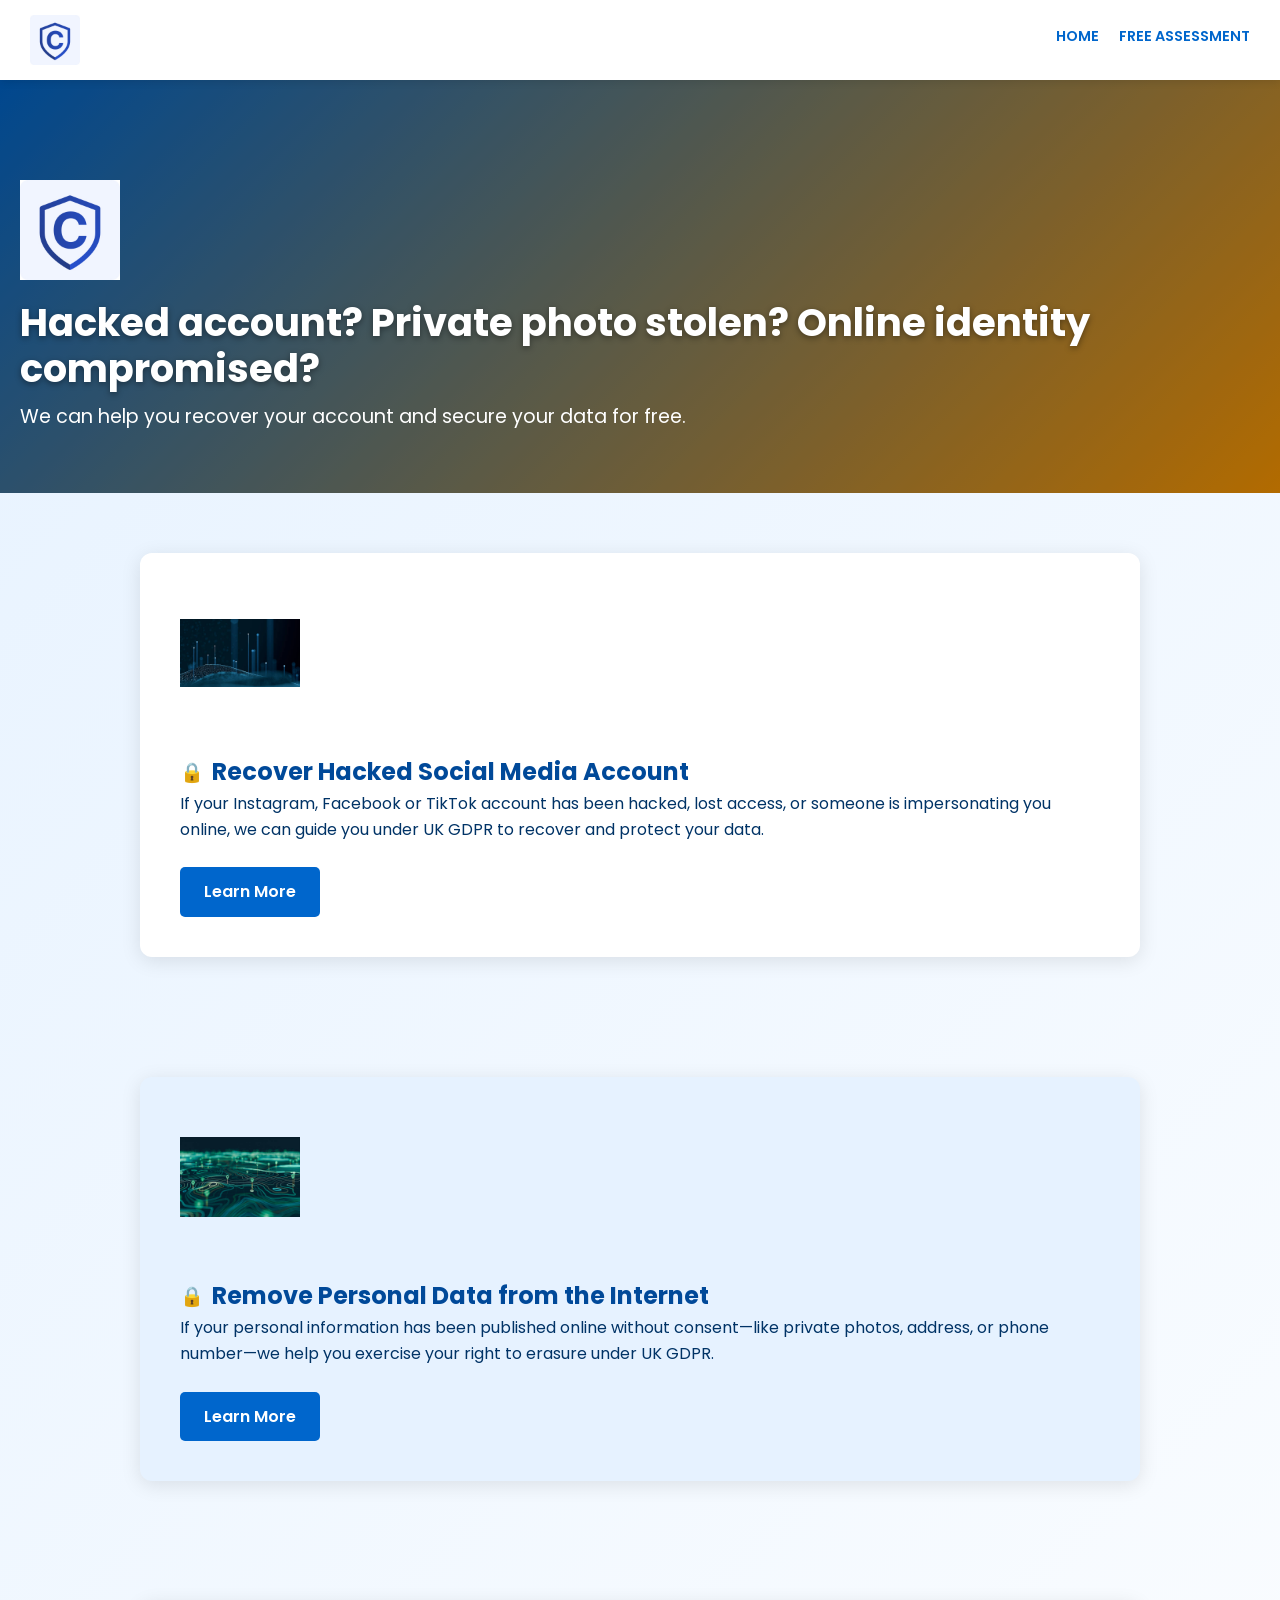
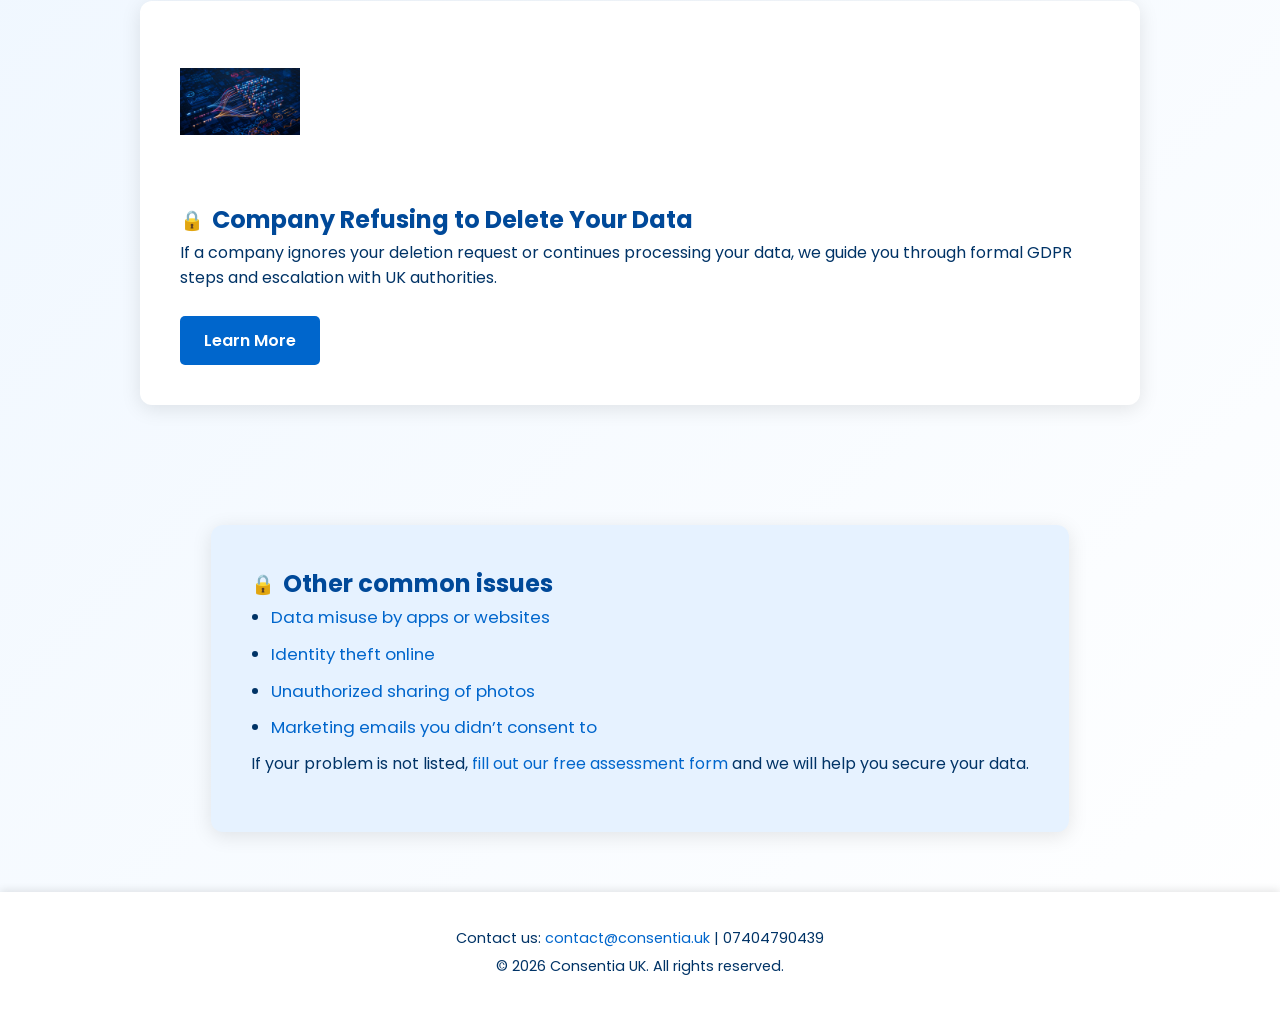
==== index.html @ d31f2c5d "change the logo" ====
<html lang="en">
<head>
  <meta charset="UTF-8">
  <meta name="viewport" content="width=device-width, initial-scale=1.0">
  <title>Hacked account? Private photo stolen? We can help | Consentia</title>
  <link rel="icon" href="/favicon.ico" type="image/x-icon">
  <meta name="description" content="Consentia helps UK residents recover hacked social accounts, remove personal data, and respond to stolen identity incidents. Free GDPR-based assessment — contact@consentia.uk | 07404790439">
  <link rel="canonical" href="https://consentia.uk/">
  <meta name="robots" content="index,follow">
  <meta property="og:title" content="Recover hacked accounts & remove stolen data — Consentia">
  <meta property="og:description" content="We help UK residents recover hacked social accounts, remove personal data, and enforce GDPR rights. Free assessment.">
  <meta property="og:type" content="website">
  <meta property="og:url" content="https://consentia.uk/">
  <meta property="og:image" content="https://consentia.uk/images/logo.png">
  <meta name="twitter:card" content="summary_large_image">
  <meta name="twitter:title" content="Recover hacked accounts & remove stolen data — Consentia">
  <meta name="twitter:description" content="We help UK residents recover hacked social accounts, remove personal data, and enforce GDPR rights. Free assessment.">
  <script type="application/ld+json">
  {"@context":"https://schema.org","@type":"Organization","name":"Consentia UK","url":"https://consentia.uk/","email":"mailto:contact@consentia.uk","telephone":"07404790439","logo":"https://consentia.uk/images/logo.png"}
  </script>
  <!-- Google Font for modern typography -->
  <link href="https://fonts.googleapis.com/css2?family=Poppins:wght@300;400;600&display=swap" rel="stylesheet">
  <link href="style.css" rel="stylesheet" type="text/css">
</head>
<body>

<!-- site navigation -->
<nav class="main-nav">
  <a href="index.html" class="nav-logo"><img src="images/logo.png" alt="Consentia Logo"></a>
  <ul class="nav-links">
    <li><a href="index.html">Home</a></li>
    <li><a href="contact.html">Free Assessment</a></li>
  </ul>
</nav>

<header class="main-header-left">
  <img src="images/logo.png" alt="Consentia Logo" class="logo-left">
  <div class="header-text">
    <h1>Hacked account? Private photo stolen? Online identity compromised?</h1>
    <p>We can help you recover your account and secure your data for free.</p>
  </div>
</header>
  <!-- Section 1 -->
  <section class="service-section">
    <div class="service-content">
      <img src="images/hacked-icon.png" alt="Hacked Account Icon" class="service-image">
      <div class="service-text">
        <h2>Recover Hacked Social Media Account</h2>
        <p>If your Instagram, Facebook or TikTok account has been hacked, lost access, or someone is impersonating you online, we can guide you under UK GDPR to recover and protect your data.</p>
        <a href="recover-hacked.html" class="btn">Learn More</a>
      </div>
    </div>
  </section>

  <!-- Section 2 -->
  <section class="service-section alt-bg">
    <div class="service-content">
      <img src="images/remove-data-icon.png" alt="Remove Data Icon" class="service-image">
      <div class="service-text">
        <h2>Remove Personal Data from the Internet</h2>
        <p>If your personal information has been published online without consent—like private photos, address, or phone number—we help you exercise your right to erasure under UK GDPR.</p>
        <a href="remove-data.html" class="btn">Learn More</a>
      </div>
    </div>
  </section>

  <!-- Section 3 -->
  <section class="service-section">
    <div class="service-content">
      <img src="images/company-refuse-icon.png" alt="Company Refuse Icon" class="service-image">
      <div class="service-text">
        <h2>Company Refusing to Delete Your Data</h2>
        <p>If a company ignores your deletion request or continues processing your data, we guide you through formal GDPR steps and escalation with UK authorities.</p>
        <a href="company-refusing.html" class="btn">Learn More</a>
      </div>
    </div>
  </section>

  <!-- Other common issues -->
  <section class="service-section alt-bg">
    <div class="service-content column">
      <div class="service-text full-width">
        <h2>Other common issues</h2>
        <ul>
          <li><a href="contact.html">Data misuse by apps or websites</a></li>
          <li><a href="contact.html">Identity theft online</a></li>
          <li><a href="contact.html">Unauthorized sharing of photos</a></li>
          <li><a href="contact.html">Marketing emails you didn’t consent to</a></li>
        </ul>
        <p>If your problem is not listed, <a href="contact.html">fill out our free assessment form</a> and we will help you secure your data.</p>
      </div>
    </div>
  </section>

<!-- footer with contact info -->
<footer>
  <p>Contact us: <a href="mailto:contact@consentia.uk">contact@consentia.uk</a> | 07404790439</p>
  <p>&copy; 2026 Consentia UK. All rights reserved.</p>
</footer>

</body>
</html>
---- style.css ----
/* ===== VARIABLES & RESET ===== */
:root {
  --primary: #0066cc;
  --primary-dark: #004999;
  --accent: #ff9900;
  --bg-light: #e6f2ff;
  --bg-alt: #ffffff;
  --text: #003366;
  --shadow: rgba(0,0,0,0.1);
}

*,
*::before,
*::after {
  box-sizing: border-box;
  margin: 0;
  padding: 0;
}

body {
  font-family: 'Poppins', sans-serif;
  background: linear-gradient(135deg, var(--bg-light) 0%, var(--bg-alt) 100%);
  color: var(--text);
  line-height: 1.6;
  scroll-behavior: smooth;
  min-height: 100vh;
}

/* Links */
a {
  color: var(--primary);
  text-decoration: none;
}
a:hover {
  text-decoration: underline;
}

/* Navigation */
.main-nav {
  background: var(--bg-alt);
  display: flex;
  align-items: center;
  justify-content: space-between;
  padding: 15px 30px;
  box-shadow: 0 2px 8px var(--shadow);
  position: sticky;
  top: 0;
  z-index: 100;
}
.main-nav .nav-logo img {
  max-height: 50px;
}
.main-nav .nav-links {
  list-style: none;
  display: flex;
  gap: 20px;
}
.main-nav .nav-links li a {
  font-weight: 600;
  text-transform: uppercase;
  font-size: 0.9rem;
  transition: color 0.3s;
}
.main-nav .nav-links li a:hover {
  color: var(--primary-dark);
}

/* Header */
.main-header-left {
  background: linear-gradient(135deg, var(--primary) 0%, var(--accent) 100%);
  padding: 100px 20px 60px;
  color: #fff;
  text-align: left;
  position: relative;
}
.main-header-left::after {
  content: '';
  position: absolute;
  inset: 0;
  background: rgba(0,0,0,0.3);
}
.main-header-left .logo-left {
  position: relative;
  max-width: 100px;
  margin-bottom: 20px;
  z-index: 1;
}
.main-header-left .header-text {
  position: relative;
  z-index: 1;
}
.main-header-left h1 {
  font-size: 2.4rem;
  line-height: 1.2;
  text-shadow: 0 2px 6px rgba(0,0,0,0.4);
}
.main-header-left p {
  font-size: 1.2rem;
  margin-top: 10px;
}

/* SERVICE SECTION AS CARD */
.service-section {
  padding: 60px 20px;
  display: flex;
  justify-content: center;
  animation: fadeInUp 1s ease both;
}
.service-section .service-content {
  background: var(--bg-alt);
  border-radius: 12px;
  box-shadow: 0 4px 20px var(--shadow);
  padding: 40px;
  display: flex;
  align-items: center;
  gap: 40px;
  max-width: 1000px;
  flex-wrap: wrap;
}
.service-section.alt-bg .service-content {
  background: var(--bg-light);
}
.service-image {
  width: 120px;
  height: 120px;
  object-fit: contain;
  transition: transform 0.3s, filter 0.3s;
}
.service-image:hover {
  transform: scale(1.15);
  filter: drop-shadow(0 0 5px var(--primary));
}
.service-text h2 {
  margin-top: 0;
  color: var(--primary-dark);
}

/* add a padlock icon before each service heading for thematic flair */
.service-text h2::before {
  content: '🔒';
  display: inline-block;
  margin-right: 8px;
  font-size: 1.2rem;
  vertical-align: middle;
}
.service-text p {
  margin-bottom: 15px;
}

/* Buttons */
.btn {
  display: inline-block;
  padding: 12px 24px;
  background-color: var(--primary);
  color: #fff;
  text-decoration: none;
  border-radius: 5px;
  transition: background-color 0.3s, transform 0.2s;
  margin-right: 10px;
  margin-top: 10px;
  font-weight: 600;
}
.btn:hover {
  background-color: var(--primary-dark);
  transform: translateY(-2px);
}

/* Lists */
ul {
  padding-left: 20px;
}
ul li {
  margin-bottom: 10px;
  font-size: 1.05em;
}

/* Form container */
.form-container {
  display: flex;
  justify-content: center;
  align-items: center;
  flex-direction: column;
  width: 100%;
  min-height: 80vh;
  padding: 20px;
}
.form-container iframe {
  width: 100%;
  max-width: 900px;
  height: 900px;
  border: none;
  border-radius: 8px;
  box-shadow: 0 4px 15px rgba(0,0,0,0.1);
}

/* Footer */
footer {
  background: var(--bg-alt);
  padding: 30px 20px;
  text-align: center;
  font-size: 0.9rem;
  color: var(--text);
  box-shadow: 0 -2px 8px var(--shadow);
}
footer a {
  color: var(--primary);
}
footer p {
  margin: 5px 0;
}

/* Animations */
@keyframes fadeInUp {
  from {
    opacity: 0;
    transform: translateY(20px);
  }
  to {
    opacity: 1;
    transform: translateY(0);
  }
}

/* Responsive */
@media (max-width: 768px) {
  .service-content {
    flex-direction: column;
    align-items: center;
    text-align: center;
  }
  .service-image {
    margin-bottom: 20px;
  }
  .btn {
    width: 80%;
    text-align: center;
    margin: 10px 0;
  }
  .main-nav .nav-links {
    display: none; /* hide for mobile; hamburger could be added later */
  }
}
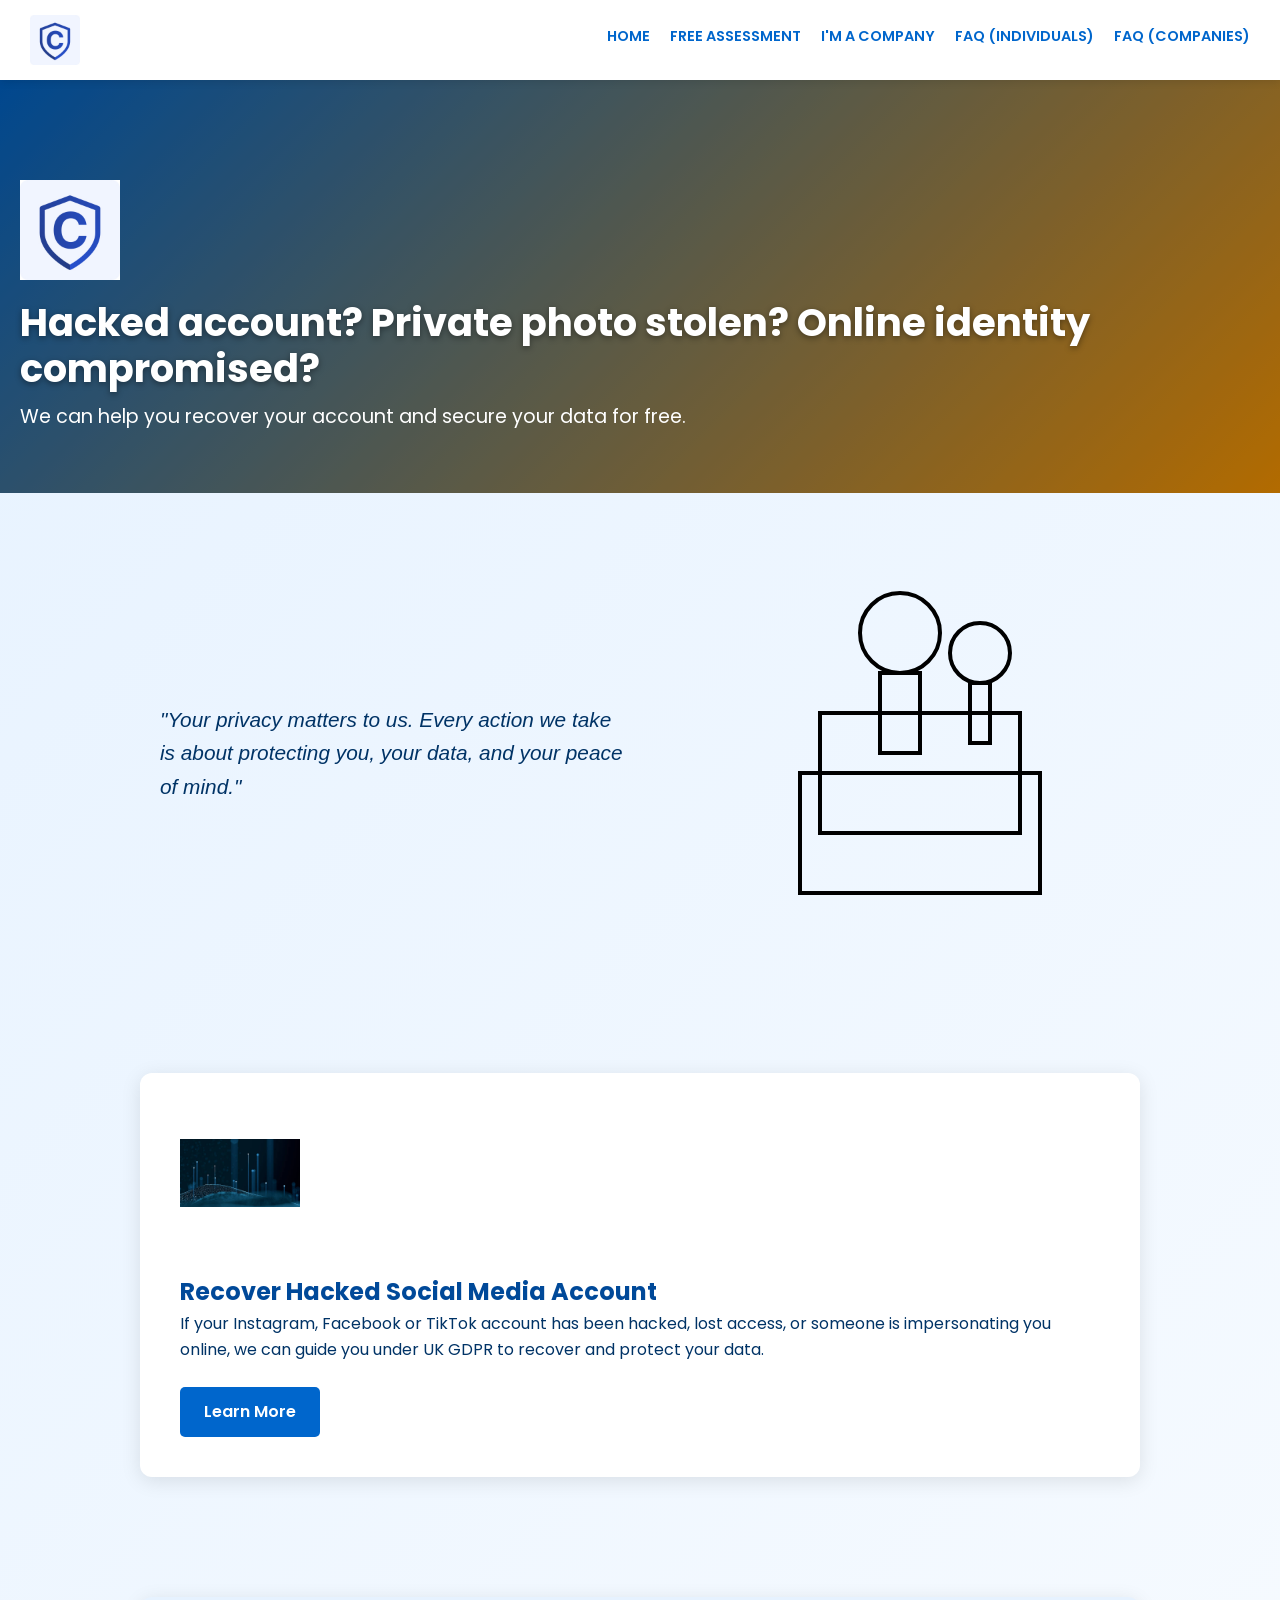
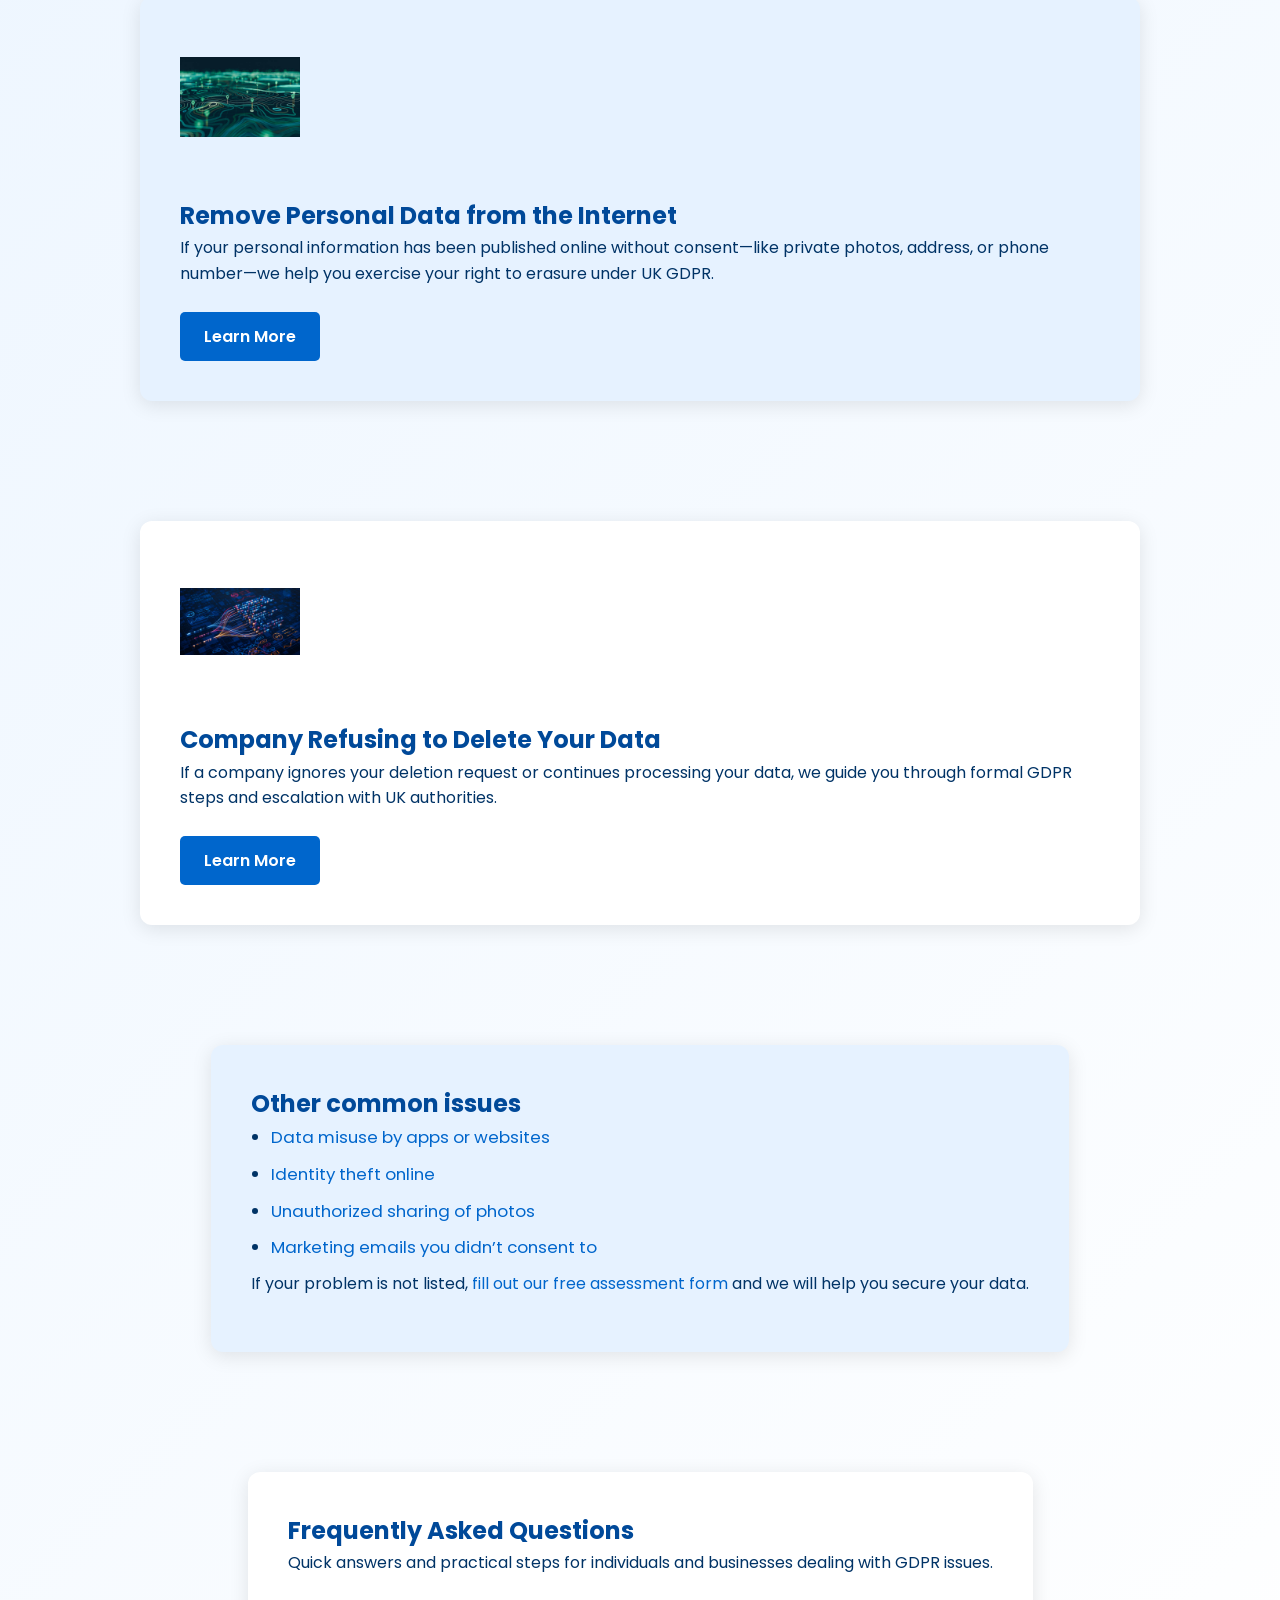
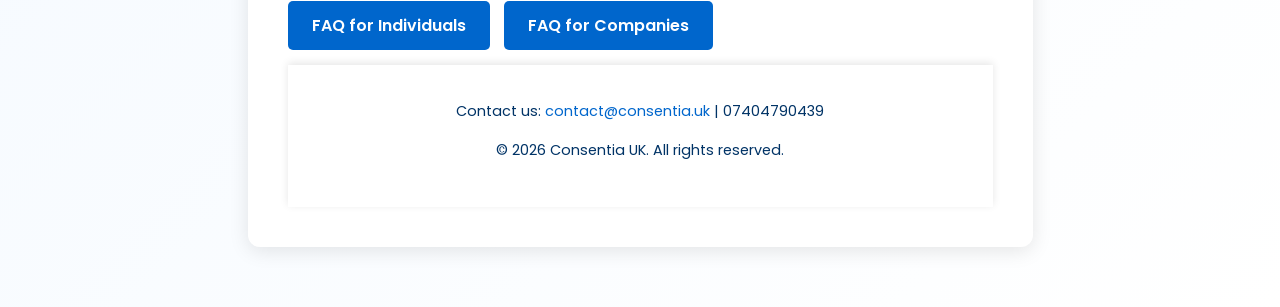
==== commit 2c6597af: "change the faq" ====
--- a/index.html
+++ b/index.html
@@ -30,6 +30,9 @@
   <ul class="nav-links">
     <li><a href="index.html">Home</a></li>
     <li><a href="contact.html">Free Assessment</a></li>
+    <li><a href="im-a-company.html">I'm a Company</a></li>
+    <li><a href="faq-individuals.html">FAQ (Individuals)</a></li>
+    <li><a href="faq-company.html">FAQ (Companies)</a></li>
   </ul>
 </nav>
 
@@ -40,6 +43,15 @@
     <p>We can help you recover your account and secure your data for free.</p>
   </div>
 </header>
+  <!-- Quote section -->
+  <section class="quote-section">
+    <div class="quote-text">
+      "Your privacy matters to us. Every action we take is about protecting you, your data, and your peace of mind."
+    </div>
+    <div class="quote-image">
+      <img src="images/privacy-illustration.svg" alt="Woman and child using computer" />
+    </div>
+  </section>
   <!-- Section 1 -->
   <section class="service-section">
     <div class="service-content">
@@ -92,7 +104,16 @@
     </div>
   </section>
 
-<!-- footer with contact info -->
+  <!-- FAQ section -->
+  <section class="service-section">
+    <div class="service-content column">
+      <div class="service-text full-width">
+        <h2>Frequently Asked Questions</h2>
+         <p>Quick answers and practical steps for individuals and businesses dealing with GDPR issues.</p>
+         <p>
+           <a href="faq-individuals.html" class="btn">FAQ for Individuals</a>
+           <a href="faq-company.html" class="btn">FAQ for Companies</a>
+         </p>
 <footer>
   <p>Contact us: <a href="mailto:contact@consentia.uk">contact@consentia.uk</a> | 07404790439</p>
   <p>&copy; 2026 Consentia UK. All rights reserved.</p>
--- a/style.css
+++ b/style.css
@@ -73,6 +73,31 @@
   text-align: left;
   position: relative;
 }
+
+/* Quote section */
+.quote-section {
+  padding: 60px 20px;
+  display: flex;
+  justify-content: center;
+  align-items: center;
+  max-width: 1000px;
+  margin: 0 auto;
+  gap: 20px;
+}
+.quote-section .quote-text {
+  flex: 1;
+  font-size: 1.3rem;
+  font-style: italic;
+}
+.quote-section .quote-image {
+  flex: 1;
+  text-align: right;
+}
+.quote-section .quote-image img {
+  max-width: 400px;
+  height: auto;
+}
+
 .main-header-left::after {
   content: '';
   position: absolute;
@@ -135,13 +160,43 @@
   color: var(--primary-dark);
 }
 
-/* add a padlock icon before each service heading for thematic flair */
+/* padlock icon removed from all headings */
 .service-text h2::before {
-  content: '🔒';
-  display: inline-block;
-  margin-right: 8px;
-  font-size: 1.2rem;
-  vertical-align: middle;
+  content: none;
+}
+
+/* remove padlock icon for FAQ questions */
+.faq-item h2::before {
+  content: none;
+}
+
+/* style each FAQ item as a banner separator */
+.faq-item {
+  border-top: 2px solid var(--primary);
+  padding-top: 20px;
+  margin-top: 20px;
+}
+.faq-item:first-child {
+  border-top: none;
+  padding-top: 0;
+  margin-top: 0;
+}
+
+/* collapsible details styling */
+details.faq-item summary {
+  cursor: pointer;
+  font-weight: 600;
+  font-size: 1.1rem;
+  outline: none;
+}
+details.faq-item summary::-webkit-details-marker {
+  display: none;
+}
+details.faq-item {
+  padding: 10px 0;
+}
+details.faq-item[open] {
+  background: var(--bg-light);
 }
 .service-text p {
   margin-bottom: 15px;
@@ -239,4 +294,12 @@
   .main-nav .nav-links {
     display: none; /* hide for mobile; hamburger could be added later */
   }
-}
+  .quote-section {
+    flex-direction: column;
+    text-align: center;
+  }
+  .quote-section .quote-image {
+    text-align: center;
+    margin-top: 20px;
+  }
+}
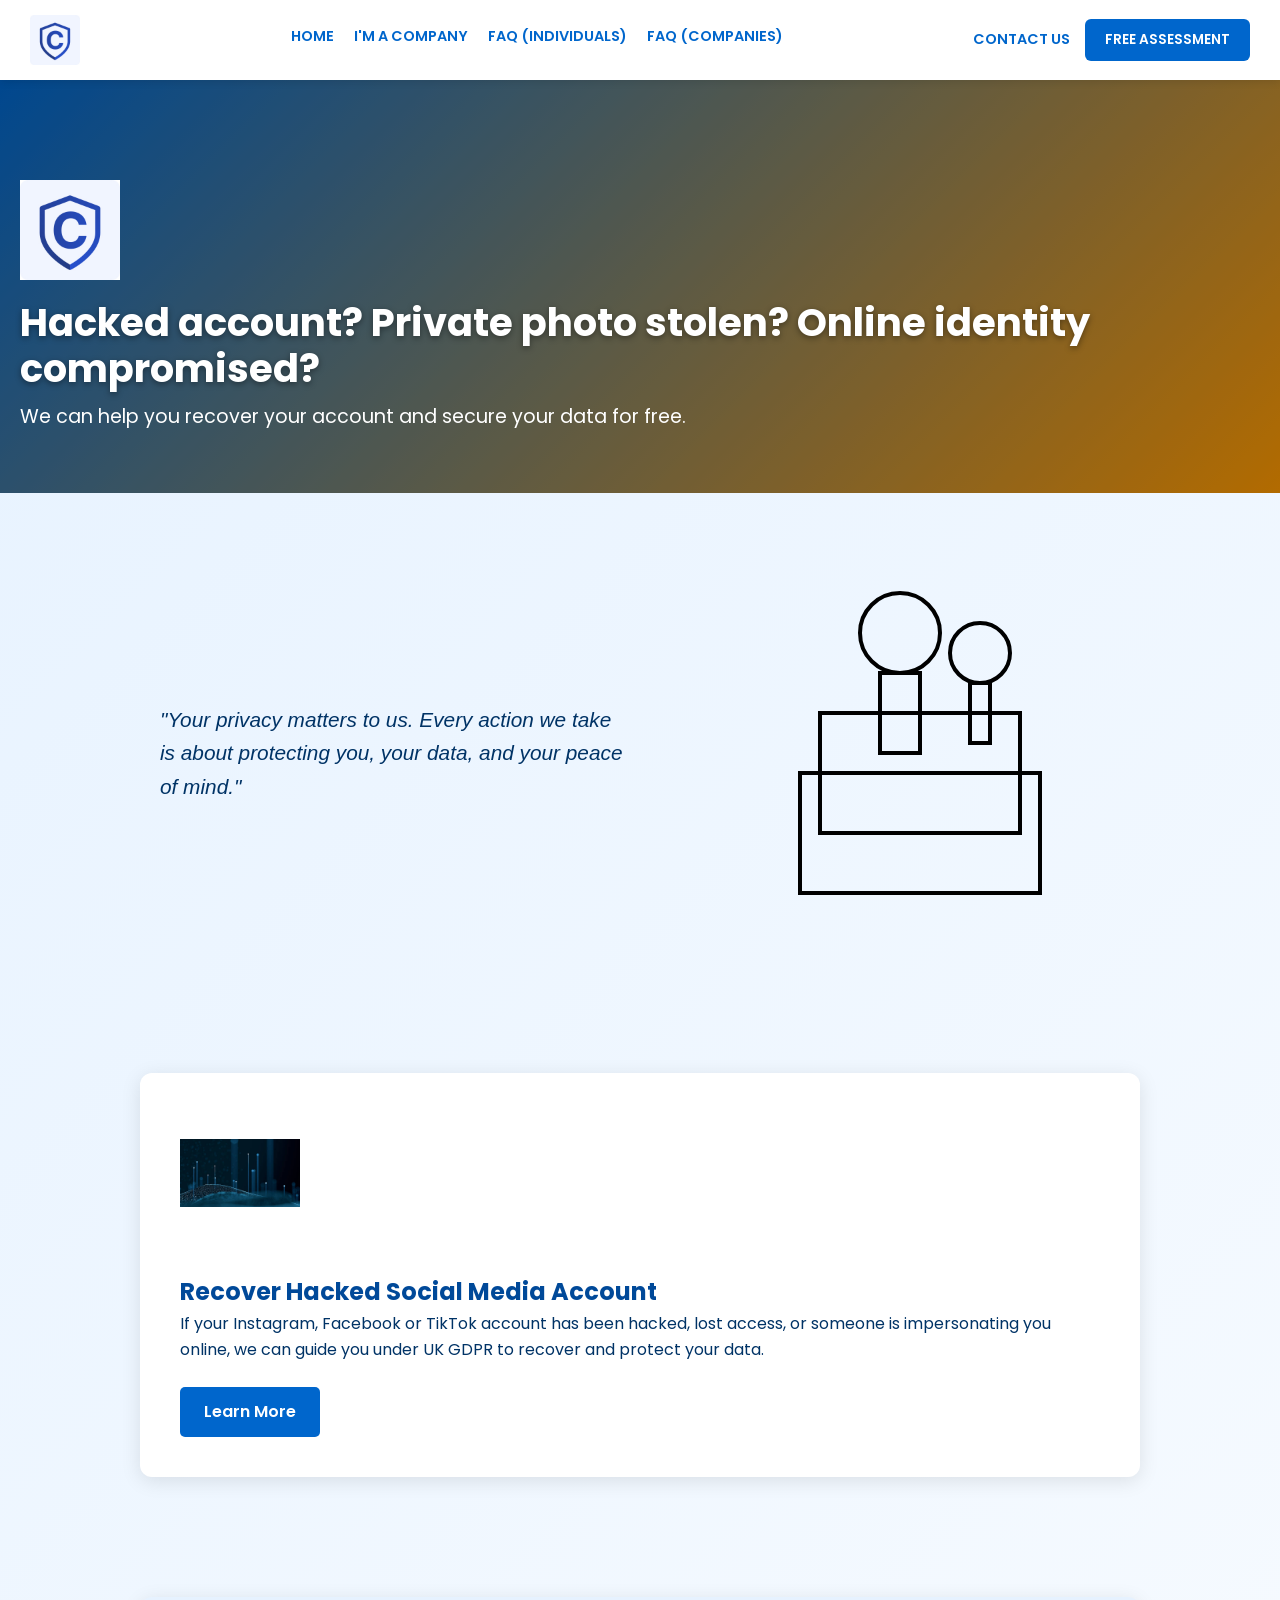
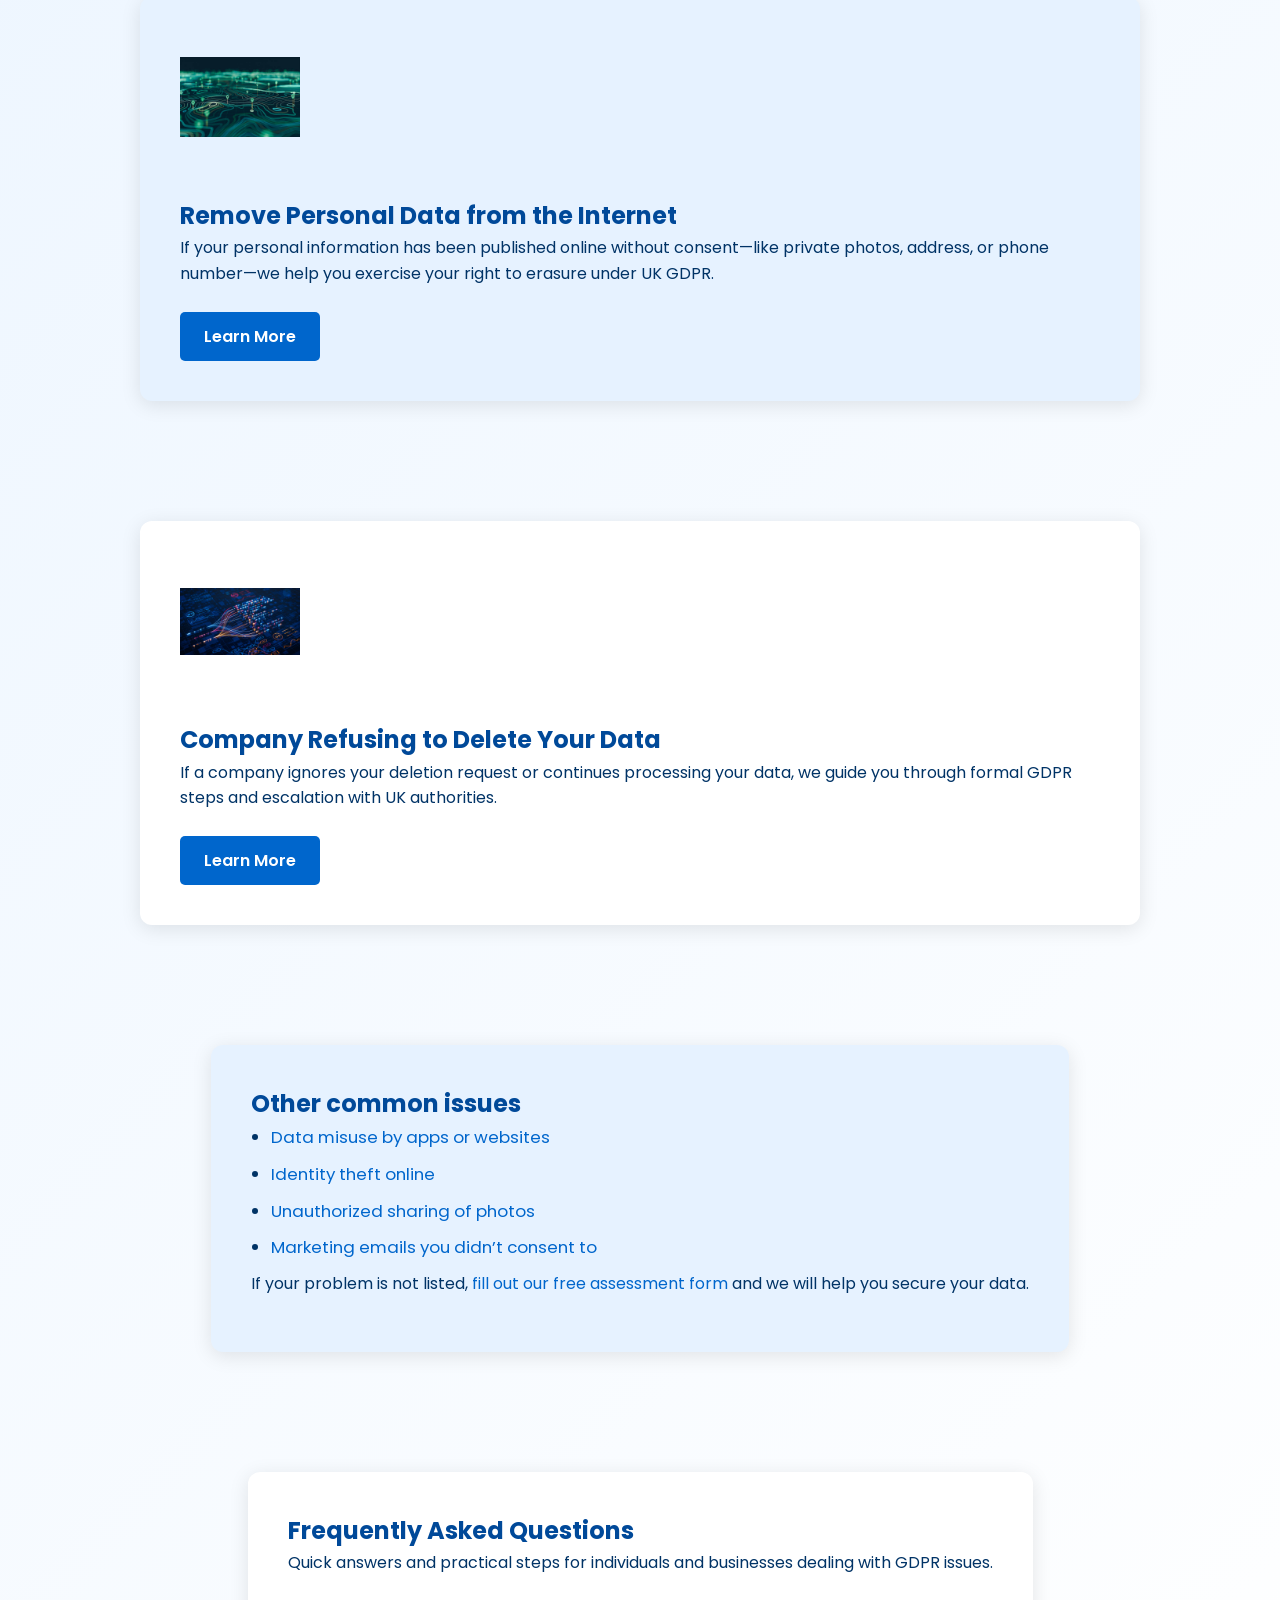
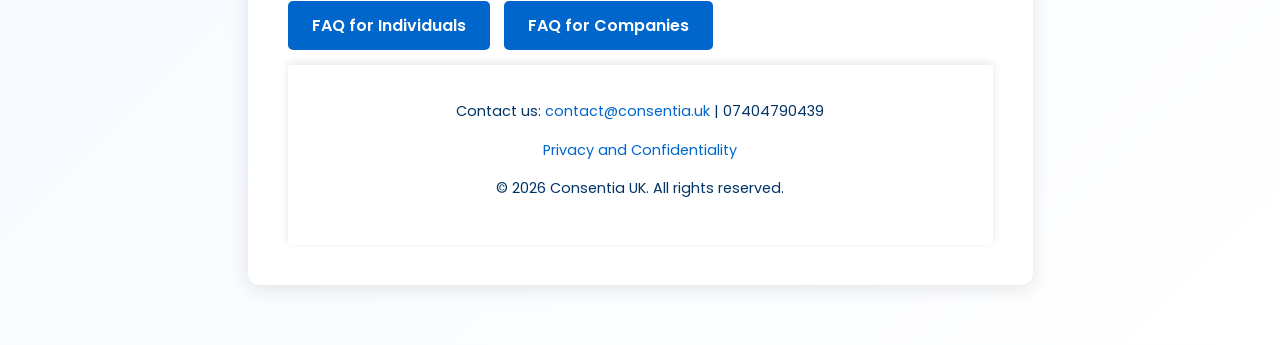
==== commit 4eca7428: "change the faq" ====
--- a/index.html
+++ b/index.html
@@ -29,11 +29,14 @@
   <a href="index.html" class="nav-logo"><img src="images/logo.png" alt="Consentia Logo"></a>
   <ul class="nav-links">
     <li><a href="index.html">Home</a></li>
-    <li><a href="contact.html">Free Assessment</a></li>
     <li><a href="im-a-company.html">I'm a Company</a></li>
     <li><a href="faq-individuals.html">FAQ (Individuals)</a></li>
     <li><a href="faq-company.html">FAQ (Companies)</a></li>
   </ul>
+  <div class="nav-right">
+    <a href="contact.html" class="nav-contact">Contact Us</a>
+    <a href="contact.html" class="nav-cta">Free Assessment</a>
+  </div>
 </nav>
 
 <header class="main-header-left">
@@ -116,6 +119,7 @@
          </p>
 <footer>
   <p>Contact us: <a href="mailto:contact@consentia.uk">contact@consentia.uk</a> | 07404790439</p>
+  <p><a href="privacy-policy.html">Privacy and Confidentiality</a></p>
   <p>&copy; 2026 Consentia UK. All rights reserved.</p>
 </footer>
 
--- a/style.css
+++ b/style.css
@@ -47,6 +47,9 @@
   top: 0;
   z-index: 100;
 }
+.main-nav .nav-logo {
+  flex-shrink: 0;
+}
 .main-nav .nav-logo img {
   max-height: 50px;
 }
@@ -63,6 +66,45 @@
 }
 .main-nav .nav-links li a:hover {
   color: var(--primary-dark);
+}
+
+/* Navigation right section */
+.nav-right {
+  display: flex;
+  gap: 15px;
+  align-items: center;
+}
+
+.nav-contact {
+  font-weight: 600;
+  color: var(--primary);
+  text-transform: uppercase;
+  font-size: 0.9rem;
+  transition: all 0.3s;
+}
+
+.nav-contact:hover {
+  color: var(--primary-dark);
+  text-decoration: underline;
+}
+
+.nav-cta {
+  background: var(--primary);
+  color: white;
+  padding: 10px 20px;
+  border-radius: 6px;
+  font-weight: 600;
+  text-transform: uppercase;
+  font-size: 0.85rem;
+  transition: all 0.3s;
+  display: inline-block;
+}
+
+.nav-cta:hover {
+  background: var(--primary-dark);
+  transform: translateY(-2px);
+  box-shadow: 0 4px 12px rgba(0,102,204,0.3);
+  text-decoration: none;
 }
 
 /* Header */
@@ -229,23 +271,114 @@
   font-size: 1.05em;
 }
 
-/* Form container */
-.form-container {
-  display: flex;
-  justify-content: center;
-  align-items: center;
+/* Form wrapper with contact box */
+.form-wrapper {
+  display: flex;
+  gap: 40px;
+  justify-content: space-between;
+  align-items: flex-start;
+  width: 100%;
+  max-width: 1400px;
+  margin: 0 auto;
+  padding: 40px 20px;
+  flex-wrap: wrap;
+}
+
+.form-left {
+  flex: 1;
+  min-width: 300px;
+  display: flex;
   flex-direction: column;
+  gap: 20px;
+}
+
+.form-left iframe {
   width: 100%;
-  min-height: 80vh;
-  padding: 20px;
-}
-.form-container iframe {
-  width: 100%;
-  max-width: 900px;
-  height: 900px;
+  height: 800px;
   border: none;
   border-radius: 8px;
   box-shadow: 0 4px 15px rgba(0,0,0,0.1);
+}
+
+.form-left .btn {
+  width: fit-content;
+  padding: 12px 30px;
+  background: var(--primary);
+  color: white;
+  border-radius: 8px;
+  font-weight: 600;
+  transition: 0.3s;
+}
+
+.form-left .btn:hover {
+  background: var(--primary-dark);
+  text-decoration: none;
+}
+
+/* Contact box */
+.contact-box {
+  flex: 0 1 350px;
+  background: var(--primary);
+  color: white;
+  padding: 40px 30px;
+  border-radius: 12px;
+  box-shadow: 0 4px 20px rgba(0,0,0,0.15);
+  height: fit-content;
+  position: sticky;
+  top: 100px;
+}
+
+.contact-box h3 {
+  margin-bottom: 30px;
+  font-size: 1.5rem;
+  font-weight: 600;
+}
+
+.contact-item {
+  margin-bottom: 25px;
+  padding-bottom: 25px;
+  border-bottom: 1px solid rgba(255,255,255,0.3);
+}
+
+.contact-item:last-child {
+  border-bottom: none;
+  margin-bottom: 0;
+  padding-bottom: 0;
+}
+
+.contact-item p {
+  margin: 0;
+  padding: 5px 0;
+}
+
+.contact-item p strong {
+  font-weight: 600;
+  font-size: 0.95rem;
+}
+
+.contact-item a {
+  color: white;
+  text-decoration: none;
+  font-weight: 500;
+  word-break: break-all;
+}
+
+.contact-item a:hover {
+  text-decoration: underline;
+}
+
+/* Responsive */
+@media (max-width: 1024px) {
+  .form-wrapper {
+    flex-direction: column;
+    gap: 30px;
+  }
+  
+  .contact-box {
+    position: static;
+    flex: 1;
+    width: 100%;
+  }
 }
 
 /* Footer */
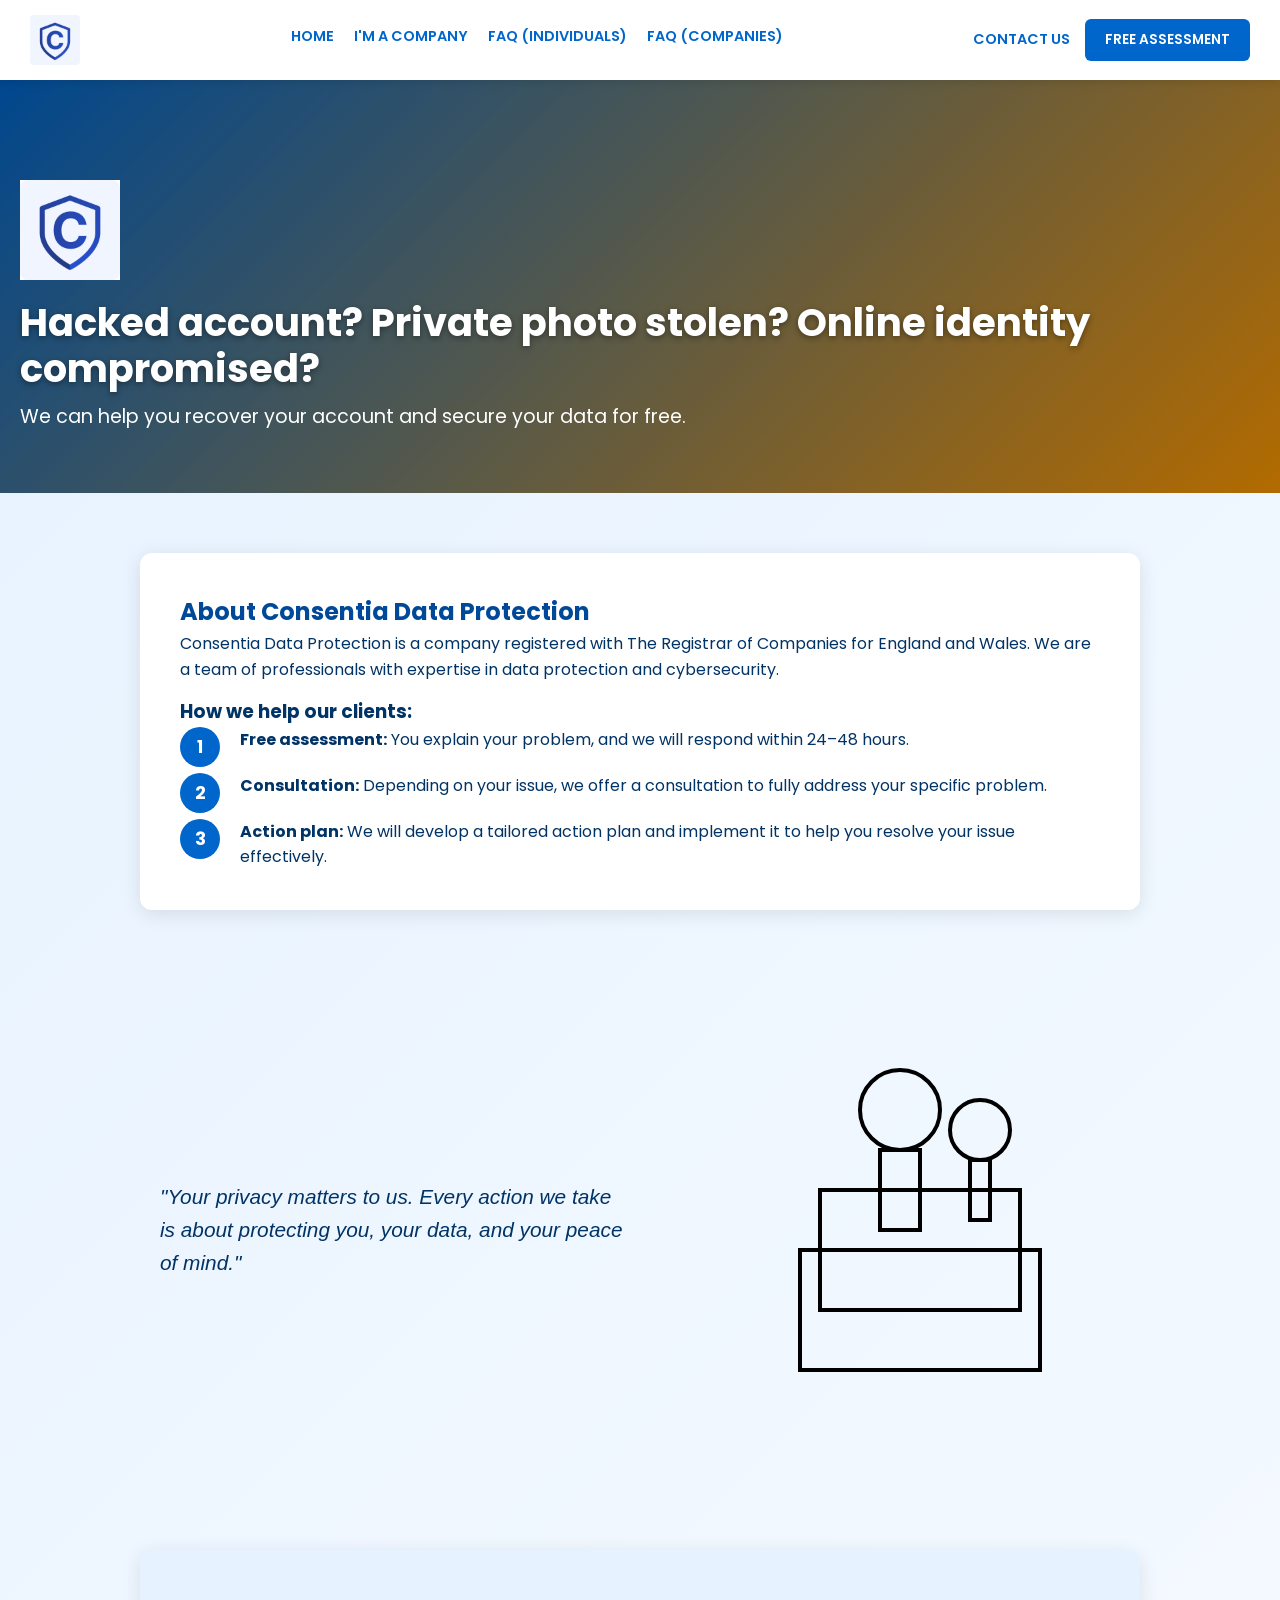
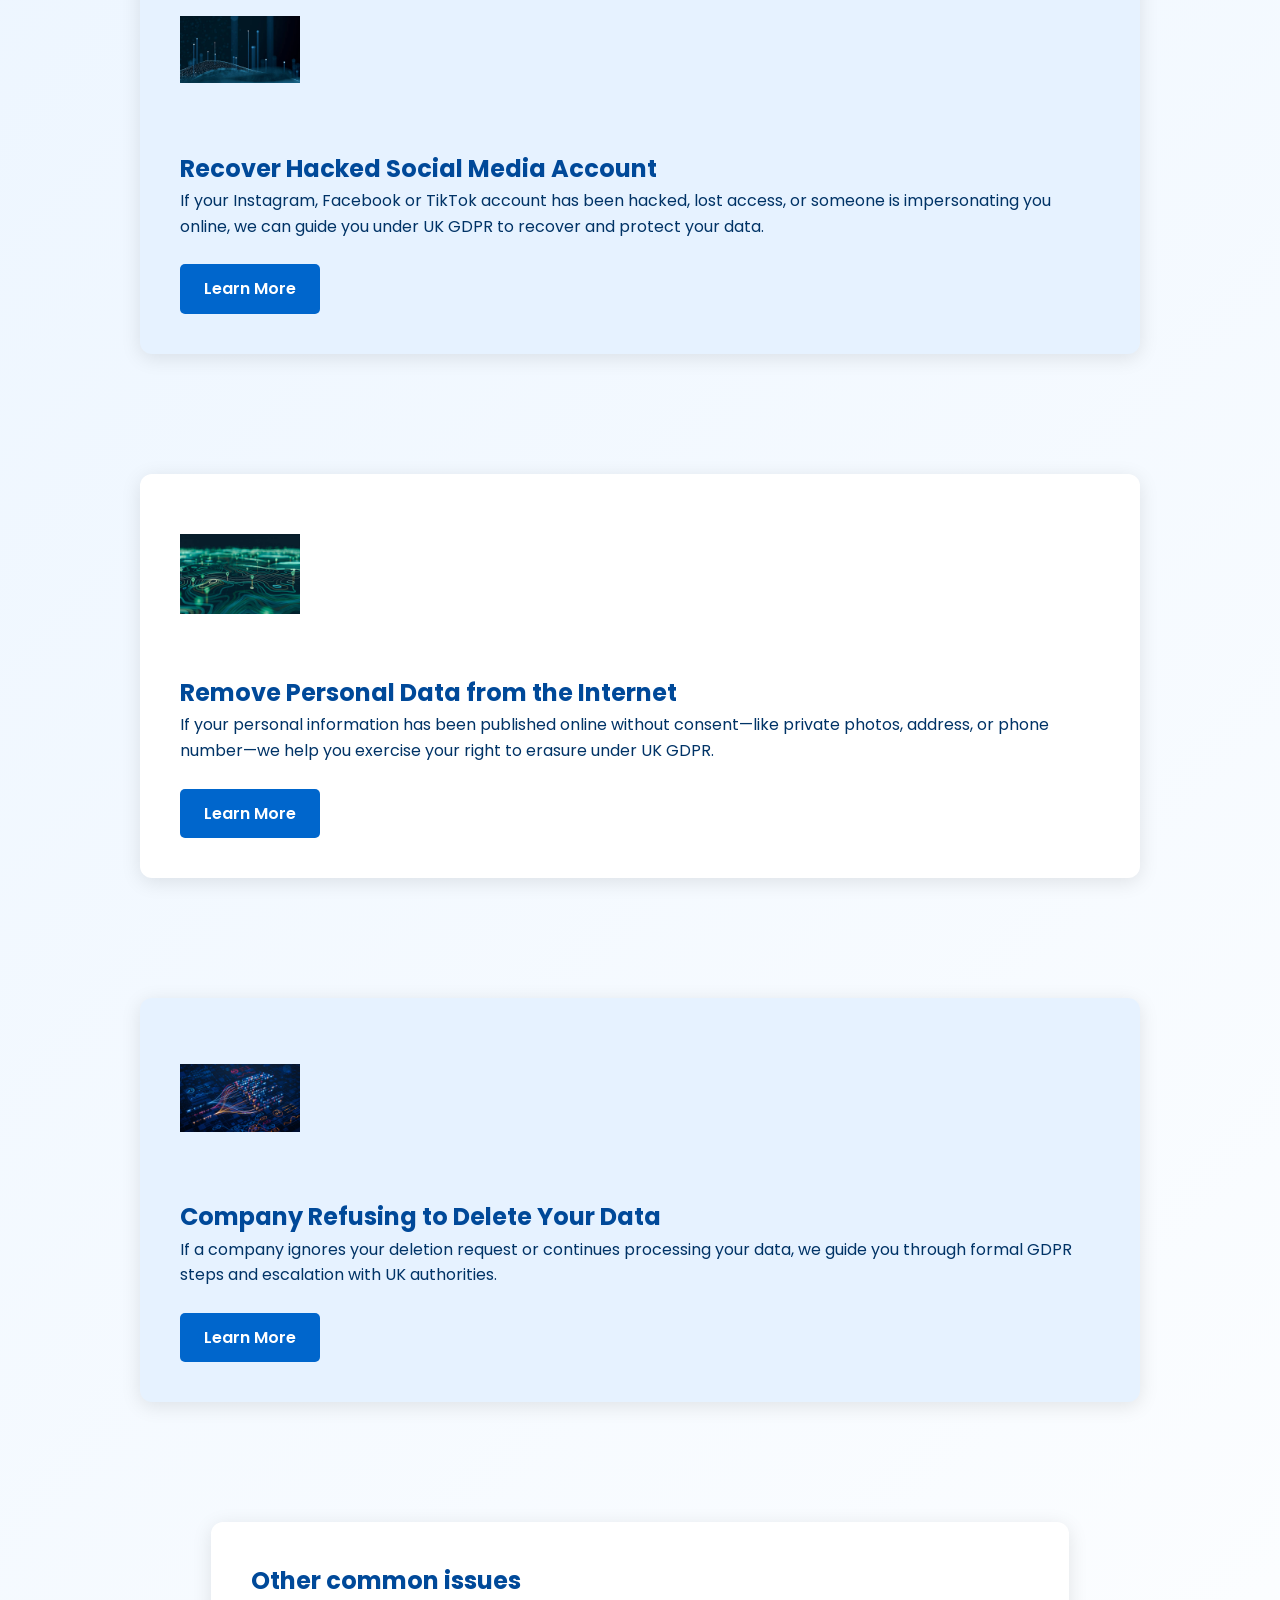
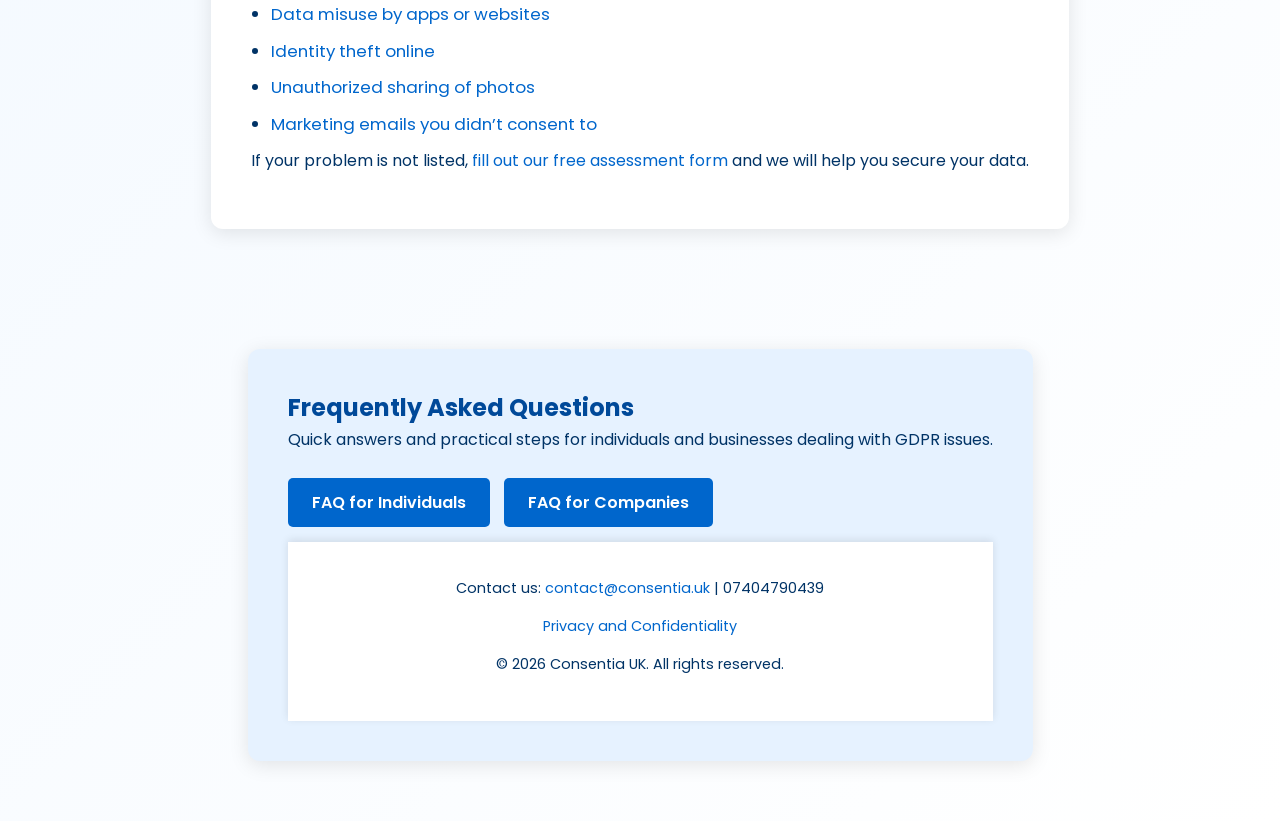
==== commit d23ab0ed: "change the logo" ====
--- a/index.html
+++ b/index.html
@@ -1,22 +1,46 @@
 <html lang="en">
 <head>
   <meta charset="UTF-8">
-  <meta name="viewport" content="width=device-width, initial-scale=1.0">
-  <title>Hacked account? Private photo stolen? We can help | Consentia</title>
-  <link rel="icon" href="/favicon.ico" type="image/x-icon">
-  <meta name="description" content="Consentia helps UK residents recover hacked social accounts, remove personal data, and respond to stolen identity incidents. Free GDPR-based assessment — contact@consentia.uk | 07404790439">
+  <meta name="viewport" content="width=device-width, initial-scale=1">
+  <title>UK GDPR Advisory | Recover Hacked Accounts & Remove Data | Consentia</title>
+  <meta name="description" content="UK GDPR consultant helping individuals & businesses. Recover hacked social media, remove personal data, enforce GDPR rights. Free assessment.">
+  <meta name="keywords" content="UK GDPR, GDPR consultant, data protection, hacked account recovery, remove personal data, GDPR advisory, data privacy, identity theft, UK data rights, ICO complaints">
+  <meta name="author" content="Consentia">
+  <!-- Favicon Configuration -->
+  <link rel="icon" type="image/png" href="/favicon/favicon-96x96.png" sizes="96x96">
+  <link rel="icon" type="image/svg+xml" href="/favicon/favicon.svg">
+  <link rel="shortcut icon" href="/favicon/favicon.ico">
+  <link rel="apple-touch-icon" sizes="180x180" href="/favicon/apple-touch-icon.png">
+  <link rel="manifest" href="/favicon/site.webmanifest">
+  <meta name="theme-color" content="#0066cc">
   <link rel="canonical" href="https://consentia.uk/">
   <meta name="robots" content="index,follow">
-  <meta property="og:title" content="Recover hacked accounts & remove stolen data — Consentia">
-  <meta property="og:description" content="We help UK residents recover hacked social accounts, remove personal data, and enforce GDPR rights. Free assessment.">
+  <!-- Social sharing -->
+  <meta property="og:title" content="Consentia | Account Recovery & Data Protection">
+  <meta property="og:description" content="Consentia helps people recover hacked accounts and protect personal data with expert privacy and security support.">
   <meta property="og:type" content="website">
-  <meta property="og:url" content="https://consentia.uk/">
+  <meta property="og:url" content="https://www.consentia.uk">
   <meta property="og:image" content="https://consentia.uk/images/logo.png">
   <meta name="twitter:card" content="summary_large_image">
   <meta name="twitter:title" content="Recover hacked accounts & remove stolen data — Consentia">
   <meta name="twitter:description" content="We help UK residents recover hacked social accounts, remove personal data, and enforce GDPR rights. Free assessment.">
   <script type="application/ld+json">
-  {"@context":"https://schema.org","@type":"Organization","name":"Consentia UK","url":"https://consentia.uk/","email":"mailto:contact@consentia.uk","telephone":"07404790439","logo":"https://consentia.uk/images/logo.png"}
+  {
+    "@context": "https://schema.org",
+    "@type": "LocalBusiness",
+    "@id": "https://consentia.uk",
+    "name": "Consentia - UK GDPR Advisory Services",
+    "description": "Expert UK GDPR consultant providing account recovery, data removal, and GDPR enforcement services for individuals and businesses",
+    "url": "https://consentia.uk",
+    "email": "contact@consentia.uk",
+    "telephone": "07404790439",
+    "areaServed": "GB",
+    "serviceType": ["GDPR Consultation", "Account Recovery", "Data Privacy", "Data Removal", "ICO Complaints"],
+    "logo": "https://consentia.uk/images/logo.png",
+    "image": "https://consentia.uk/images/logo.png",
+    "priceRange": "£",
+    "sameAs": ["https://www.consentia.uk"]
+  }
   </script>
   <!-- Google Font for modern typography -->
   <link href="https://fonts.googleapis.com/css2?family=Poppins:wght@300;400;600&display=swap" rel="stylesheet">
@@ -46,6 +70,23 @@
     <p>We can help you recover your account and secure your data for free.</p>
   </div>
 </header>
+
+  <!-- About section -->
+  <section class="service-section">
+    <div class="service-content column">
+      <div class="service-text full-width">
+        <h2>About Consentia Data Protection</h2>
+        <p>Consentia Data Protection is a company registered with The Registrar of Companies for England and Wales. We are a team of professionals with expertise in data protection and cybersecurity.</p>
+        <h3>How we help our clients:</h3>
+        <ol class="process-steps">
+          <li><strong>Free assessment:</strong> You explain your problem, and we will respond within 24–48 hours.</li>
+          <li><strong>Consultation:</strong> Depending on your issue, we offer a consultation to fully address your specific problem.</li>
+          <li><strong>Action plan:</strong> We will develop a tailored action plan and implement it to help you resolve your issue effectively.</li>
+        </ol>
+      </div>
+    </div>
+  </section>
+
   <!-- Quote section -->
   <section class="quote-section">
     <div class="quote-text">
@@ -56,7 +97,7 @@
     </div>
   </section>
   <!-- Section 1 -->
-  <section class="service-section">
+  <section class="service-section alt-bg">
     <div class="service-content">
       <img src="images/hacked-icon.png" alt="Hacked Account Icon" class="service-image">
       <div class="service-text">
@@ -68,7 +109,7 @@
   </section>
 
   <!-- Section 2 -->
-  <section class="service-section alt-bg">
+  <section class="service-section">
     <div class="service-content">
       <img src="images/remove-data-icon.png" alt="Remove Data Icon" class="service-image">
       <div class="service-text">
@@ -80,7 +121,7 @@
   </section>
 
   <!-- Section 3 -->
-  <section class="service-section">
+  <section class="service-section alt-bg">
     <div class="service-content">
       <img src="images/company-refuse-icon.png" alt="Company Refuse Icon" class="service-image">
       <div class="service-text">
@@ -92,7 +133,7 @@
   </section>
 
   <!-- Other common issues -->
-  <section class="service-section alt-bg">
+  <section class="service-section">
     <div class="service-content column">
       <div class="service-text full-width">
         <h2>Other common issues</h2>
@@ -108,7 +149,7 @@
   </section>
 
   <!-- FAQ section -->
-  <section class="service-section">
+  <section class="service-section alt-bg">
     <div class="service-content column">
       <div class="service-text full-width">
         <h2>Frequently Asked Questions</h2>
--- a/style.css
+++ b/style.css
@@ -271,6 +271,44 @@
   font-size: 1.05em;
 }
 
+.process-steps {
+  counter-reset: step-counter;
+  list-style: none;
+  padding: 0;
+  display: flex;
+  flex-direction: column;
+  gap: 20px;
+}
+.process-steps li {
+  position: relative;
+  padding-left: 60px;
+  counter-increment: step-counter;
+}
+.process-steps li::before {
+  content: counter(step-counter);
+  position: absolute;
+  left: 0;
+  top: 0;
+  width: 40px;
+  height: 40px;
+  background: var(--primary);
+  color: white;
+  border-radius: 50%;
+  display: flex;
+  align-items: center;
+  justify-content: center;
+  font-weight: bold;
+  font-size: 1.1rem;
+}
+.process-steps li:not(:last-child)::after {
+  content: '↓';
+  position: absolute;
+  left: 15px;
+  top: 45px;
+  color: var(--primary);
+  font-size: 1.5rem;
+}
+
 /* Form wrapper with contact box */
 .form-wrapper {
   display: flex;
@@ -292,12 +330,60 @@
   gap: 20px;
 }
 
-.form-left iframe {
+.contact-form {
   width: 100%;
-  height: 800px;
-  border: none;
+  background: var(--bg-alt);
+  padding: 30px;
   border-radius: 8px;
   box-shadow: 0 4px 15px rgba(0,0,0,0.1);
+  display: flex;
+  flex-direction: column;
+  gap: 15px;
+}
+
+.contact-form label {
+  font-weight: 600;
+  color: var(--text);
+  margin-bottom: 5px;
+}
+
+.contact-form input,
+.contact-form textarea {
+  width: 100%;
+  padding: 12px;
+  border: 1px solid #ccc;
+  border-radius: 5px;
+  font-family: 'Poppins', sans-serif;
+  font-size: 1rem;
+  box-sizing: border-box;
+}
+
+.contact-form input:focus,
+.contact-form textarea:focus {
+  outline: none;
+  border-color: var(--primary);
+  box-shadow: 0 0 5px rgba(0,102,204,0.3);
+}
+
+.contact-form textarea {
+  resize: vertical;
+  min-height: 100px;
+}
+
+.contact-form button {
+  align-self: flex-start;
+  padding: 12px 30px;
+  background: var(--primary);
+  color: white;
+  border: none;
+  border-radius: 5px;
+  font-weight: 600;
+  cursor: pointer;
+  transition: background 0.3s;
+}
+
+.contact-form button:hover {
+  background: var(--primary-dark);
 }
 
 .form-left .btn {
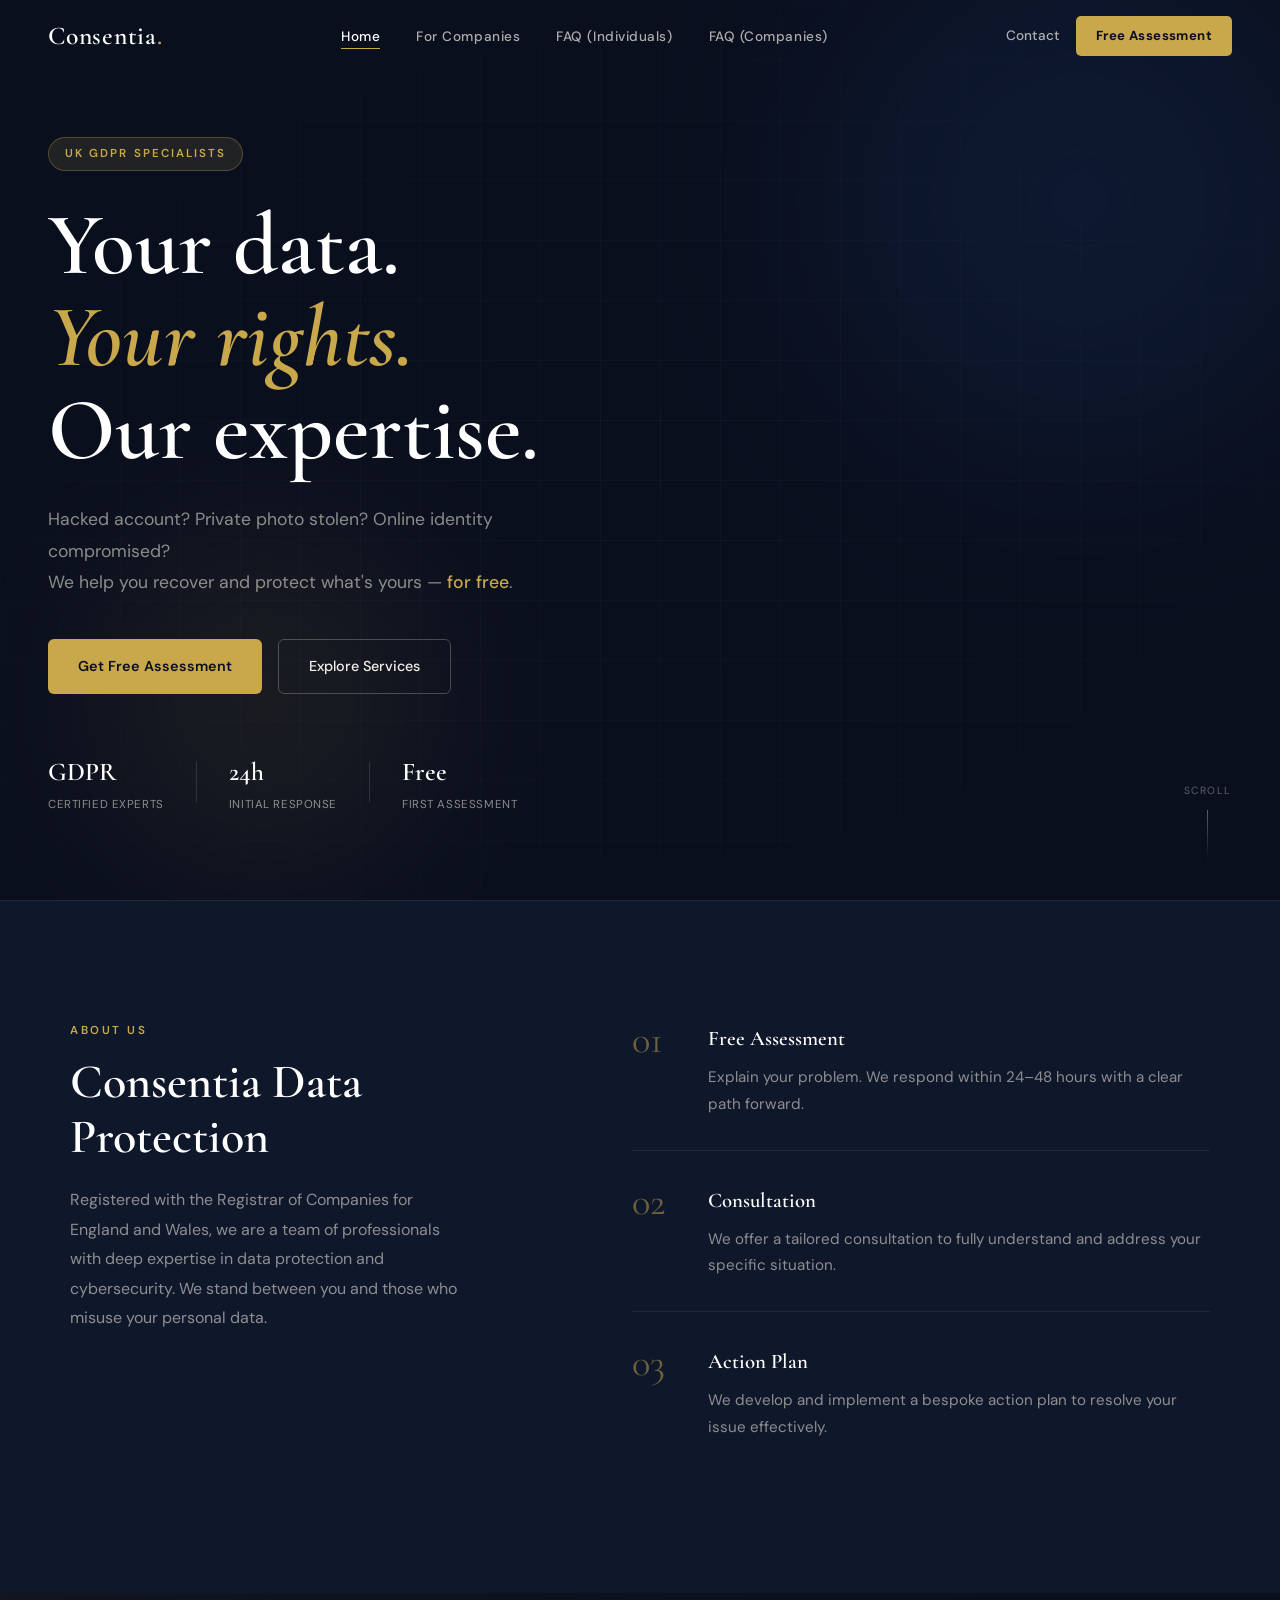
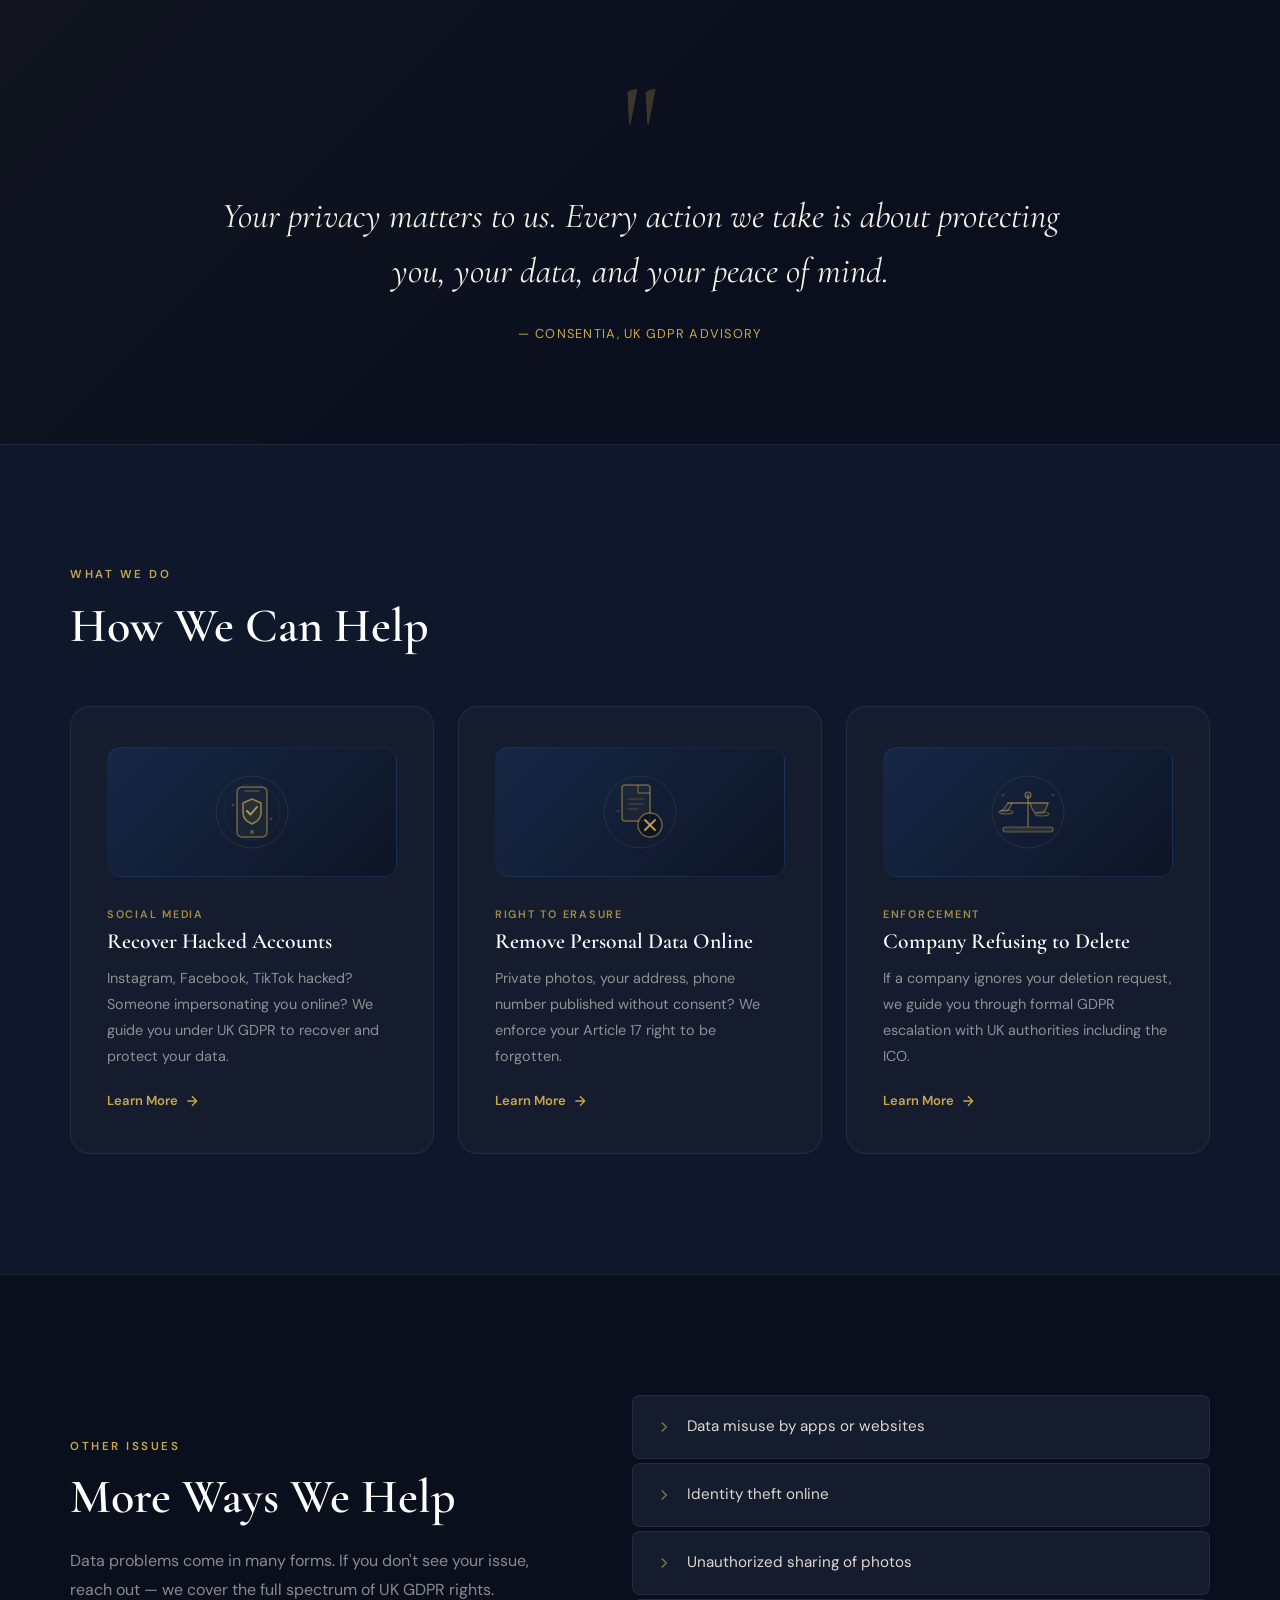
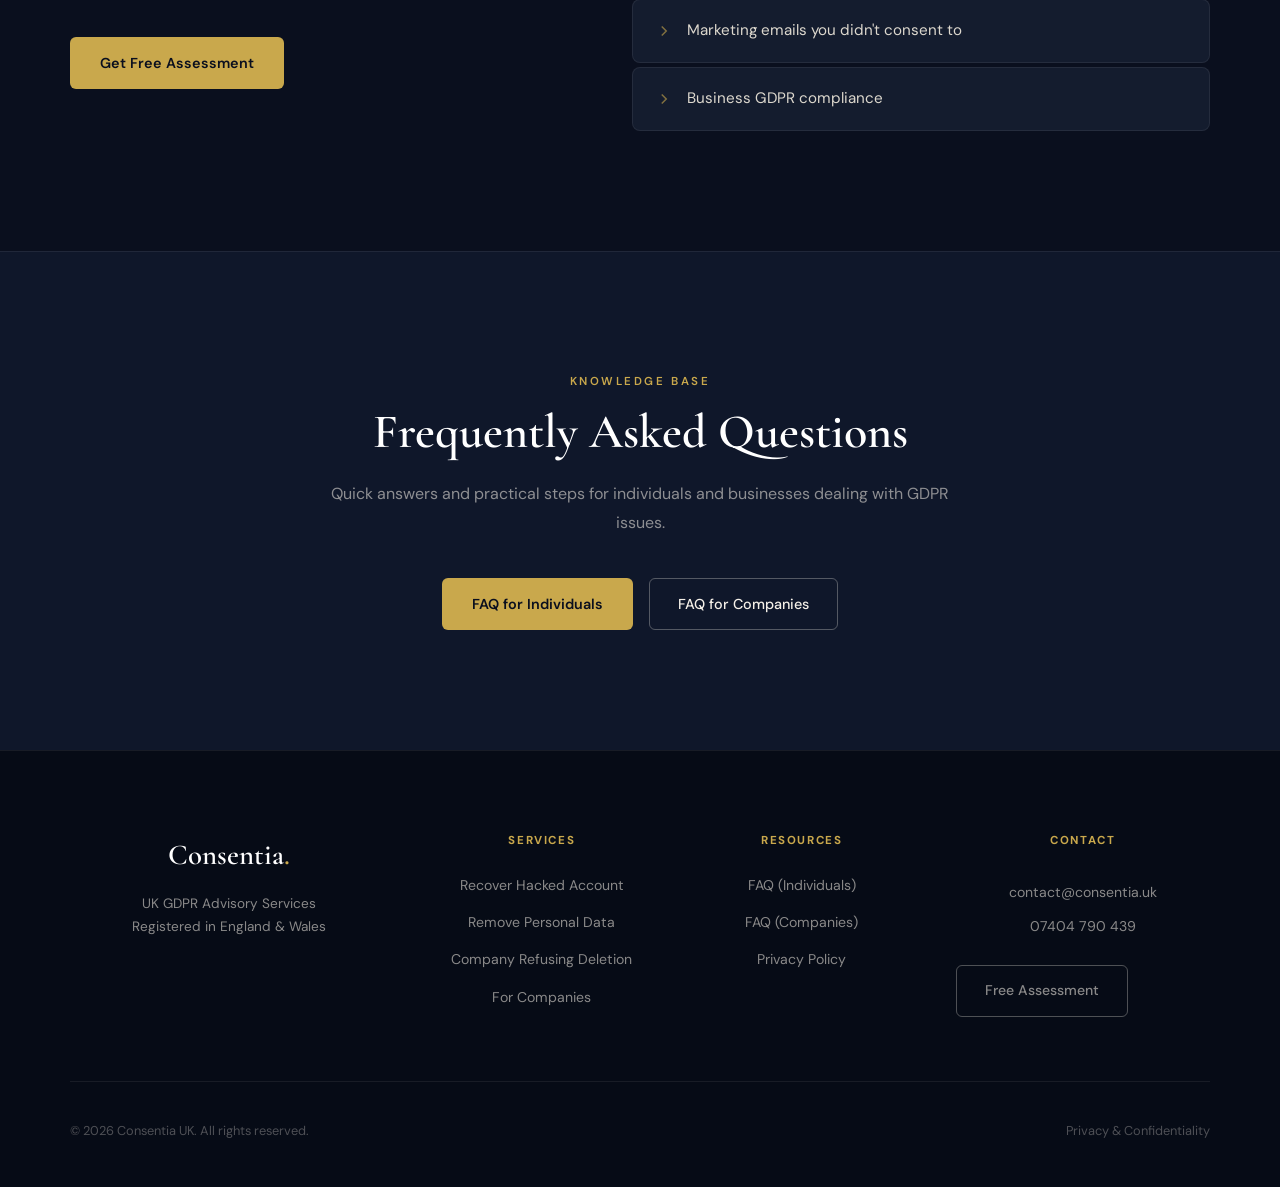
==== commit dc28145d: "change the logo" ====
--- a/index.html
+++ b/index.html
@@ -1,3 +1,4 @@
+<!DOCTYPE html>
 <html lang="en">
 <head>
   <meta charset="UTF-8">
@@ -6,16 +7,14 @@
   <meta name="description" content="UK GDPR consultant helping individuals & businesses. Recover hacked social media, remove personal data, enforce GDPR rights. Free assessment.">
   <meta name="keywords" content="UK GDPR, GDPR consultant, data protection, hacked account recovery, remove personal data, GDPR advisory, data privacy, identity theft, UK data rights, ICO complaints">
   <meta name="author" content="Consentia">
-  <!-- Favicon Configuration -->
   <link rel="icon" type="image/png" href="/favicon/favicon-96x96.png" sizes="96x96">
   <link rel="icon" type="image/svg+xml" href="/favicon/favicon.svg">
   <link rel="shortcut icon" href="/favicon/favicon.ico">
   <link rel="apple-touch-icon" sizes="180x180" href="/favicon/apple-touch-icon.png">
   <link rel="manifest" href="/favicon/site.webmanifest">
-  <meta name="theme-color" content="#0066cc">
+  <meta name="theme-color" content="#0a0f1e">
   <link rel="canonical" href="https://consentia.uk/">
   <meta name="robots" content="index,follow">
-  <!-- Social sharing -->
   <meta property="og:title" content="Consentia | Account Recovery & Data Protection">
   <meta property="og:description" content="Consentia helps people recover hacked accounts and protect personal data with expert privacy and security support.">
   <meta property="og:type" content="website">
@@ -37,132 +36,296 @@
     "areaServed": "GB",
     "serviceType": ["GDPR Consultation", "Account Recovery", "Data Privacy", "Data Removal", "ICO Complaints"],
     "logo": "https://consentia.uk/images/logo.png",
-    "image": "https://consentia.uk/images/logo.png",
-    "priceRange": "£",
-    "sameAs": ["https://www.consentia.uk"]
+    "priceRange": "£"
   }
   </script>
-  <!-- Google Font for modern typography -->
-  <link href="https://fonts.googleapis.com/css2?family=Poppins:wght@300;400;600&display=swap" rel="stylesheet">
-  <link href="style.css" rel="stylesheet" type="text/css">
+  <link href="https://fonts.googleapis.com/css2?family=Cormorant+Garamond:ital,wght@0,400;0,600;1,400&family=DM+Sans:wght@300;400;500;600&display=swap" rel="stylesheet">
+  <link href="style.css" rel="stylesheet">
 </head>
 <body>
 
-<!-- site navigation -->
-<nav class="main-nav">
-  <a href="index.html" class="nav-logo"><img src="images/logo.png" alt="Consentia Logo"></a>
+<!-- Navigation -->
+<nav class="main-nav" id="mainNav">
+  <a href="index.html" class="nav-logo">
+    <span class="logo-text">Consentia</span>
+  </a>
   <ul class="nav-links">
-    <li><a href="index.html">Home</a></li>
-    <li><a href="im-a-company.html">I'm a Company</a></li>
+    <li><a href="index.html" class="active">Home</a></li>
+    <li><a href="im-a-company.html">For Companies</a></li>
     <li><a href="faq-individuals.html">FAQ (Individuals)</a></li>
     <li><a href="faq-company.html">FAQ (Companies)</a></li>
   </ul>
   <div class="nav-right">
-    <a href="contact.html" class="nav-contact">Contact Us</a>
+    <a href="contact.html" class="nav-contact">Contact</a>
     <a href="contact.html" class="nav-cta">Free Assessment</a>
   </div>
+  <button class="hamburger" id="hamburger" aria-label="Menu">
+    <span></span><span></span><span></span>
+  </button>
 </nav>
 
-<header class="main-header-left">
-  <img src="images/logo.png" alt="Consentia Logo" class="logo-left">
-  <div class="header-text">
-    <h1>Hacked account? Private photo stolen? Online identity compromised?</h1>
-    <p>We can help you recover your account and secure your data for free.</p>
+<!-- Mobile drawer -->
+<div class="mobile-drawer" id="mobileDrawer">
+  <ul>
+    <li><a href="index.html">Home</a></li>
+    <li><a href="im-a-company.html">For Companies</a></li>
+    <li><a href="faq-individuals.html">FAQ (Individuals)</a></li>
+    <li><a href="faq-company.html">FAQ (Companies)</a></li>
+    <li><a href="contact.html">Contact</a></li>
+    <li><a href="contact.html" class="drawer-cta">Free Assessment</a></li>
+  </ul>
+</div>
+
+<!-- Hero -->
+<header class="hero">
+  <div class="hero-bg">
+    <div class="hero-grid"></div>
+    <div class="hero-orb hero-orb-1"></div>
+    <div class="hero-orb hero-orb-2"></div>
+  </div>
+  <div class="hero-content">
+    <div class="hero-badge">UK GDPR Specialists</div>
+    <h1 class="hero-title">
+      <span class="hero-title-line">Your data.</span>
+      <span class="hero-title-line hero-title-accent">Your rights.</span>
+      <span class="hero-title-line">Our expertise.</span>
+    </h1>
+    <p class="hero-sub">Hacked account? Private photo stolen? Online identity compromised?<br>We help you recover and protect what's yours — <em>for free</em>.</p>
+    <div class="hero-actions">
+      <a href="contact.html" class="btn-primary">Get Free Assessment</a>
+      <a href="#services" class="btn-ghost">Explore Services</a>
+    </div>
+    <div class="hero-stats">
+      <div class="stat"><span class="stat-num">GDPR</span><span class="stat-label">Certified Experts</span></div>
+      <div class="stat-divider"></div>
+      <div class="stat"><span class="stat-num">24h</span><span class="stat-label">Initial Response</span></div>
+      <div class="stat-divider"></div>
+      <div class="stat"><span class="stat-num">Free</span><span class="stat-label">First Assessment</span></div>
+    </div>
+  </div>
+  <div class="hero-scroll-indicator">
+    <span>Scroll</span>
+    <div class="scroll-line"></div>
   </div>
 </header>
 
-  <!-- About section -->
-  <section class="service-section">
-    <div class="service-content column">
-      <div class="service-text full-width">
-        <h2>About Consentia Data Protection</h2>
-        <p>Consentia Data Protection is a company registered with The Registrar of Companies for England and Wales. We are a team of professionals with expertise in data protection and cybersecurity.</p>
-        <h3>How we help our clients:</h3>
-        <ol class="process-steps">
-          <li><strong>Free assessment:</strong> You explain your problem, and we will respond within 24–48 hours.</li>
-          <li><strong>Consultation:</strong> Depending on your issue, we offer a consultation to fully address your specific problem.</li>
-          <li><strong>Action plan:</strong> We will develop a tailored action plan and implement it to help you resolve your issue effectively.</li>
-        </ol>
+<!-- About -->
+<section class="about-section">
+  <div class="about-inner">
+    <div class="about-left">
+      <div class="section-label">About Us</div>
+      <h2 class="section-title">Consentia Data Protection</h2>
+      <p>Registered with the Registrar of Companies for England and Wales, we are a team of professionals with deep expertise in data protection and cybersecurity. We stand between you and those who misuse your personal data.</p>
+    </div>
+    <div class="about-right">
+      <div class="process-list">
+        <div class="process-item">
+          <div class="process-num">01</div>
+          <div class="process-body">
+            <h3>Free Assessment</h3>
+            <p>Explain your problem. We respond within 24–48 hours with a clear path forward.</p>
+          </div>
+        </div>
+        <div class="process-item">
+          <div class="process-num">02</div>
+          <div class="process-body">
+            <h3>Consultation</h3>
+            <p>We offer a tailored consultation to fully understand and address your specific situation.</p>
+          </div>
+        </div>
+        <div class="process-item">
+          <div class="process-num">03</div>
+          <div class="process-body">
+            <h3>Action Plan</h3>
+            <p>We develop and implement a bespoke action plan to resolve your issue effectively.</p>
+          </div>
+        </div>
       </div>
     </div>
-  </section>
-
-  <!-- Quote section -->
-  <section class="quote-section">
-    <div class="quote-text">
-      "Your privacy matters to us. Every action we take is about protecting you, your data, and your peace of mind."
-    </div>
-    <div class="quote-image">
-      <img src="images/privacy-illustration.svg" alt="Woman and child using computer" />
-    </div>
-  </section>
-  <!-- Section 1 -->
-  <section class="service-section alt-bg">
-    <div class="service-content">
-      <img src="images/hacked-icon.png" alt="Hacked Account Icon" class="service-image">
-      <div class="service-text">
-        <h2>Recover Hacked Social Media Account</h2>
-        <p>If your Instagram, Facebook or TikTok account has been hacked, lost access, or someone is impersonating you online, we can guide you under UK GDPR to recover and protect your data.</p>
-        <a href="recover-hacked.html" class="btn">Learn More</a>
-      </div>
-    </div>
-  </section>
-
-  <!-- Section 2 -->
-  <section class="service-section">
-    <div class="service-content">
-      <img src="images/remove-data-icon.png" alt="Remove Data Icon" class="service-image">
-      <div class="service-text">
-        <h2>Remove Personal Data from the Internet</h2>
-        <p>If your personal information has been published online without consent—like private photos, address, or phone number—we help you exercise your right to erasure under UK GDPR.</p>
-        <a href="remove-data.html" class="btn">Learn More</a>
-      </div>
-    </div>
-  </section>
-
-  <!-- Section 3 -->
-  <section class="service-section alt-bg">
-    <div class="service-content">
-      <img src="images/company-refuse-icon.png" alt="Company Refuse Icon" class="service-image">
-      <div class="service-text">
-        <h2>Company Refusing to Delete Your Data</h2>
-        <p>If a company ignores your deletion request or continues processing your data, we guide you through formal GDPR steps and escalation with UK authorities.</p>
-        <a href="company-refusing.html" class="btn">Learn More</a>
-      </div>
-    </div>
-  </section>
-
-  <!-- Other common issues -->
-  <section class="service-section">
-    <div class="service-content column">
-      <div class="service-text full-width">
-        <h2>Other common issues</h2>
-        <ul>
-          <li><a href="contact.html">Data misuse by apps or websites</a></li>
-          <li><a href="contact.html">Identity theft online</a></li>
-          <li><a href="contact.html">Unauthorized sharing of photos</a></li>
-          <li><a href="contact.html">Marketing emails you didn’t consent to</a></li>
-        </ul>
-        <p>If your problem is not listed, <a href="contact.html">fill out our free assessment form</a> and we will help you secure your data.</p>
-      </div>
-    </div>
-  </section>
-
-  <!-- FAQ section -->
-  <section class="service-section alt-bg">
-    <div class="service-content column">
-      <div class="service-text full-width">
-        <h2>Frequently Asked Questions</h2>
-         <p>Quick answers and practical steps for individuals and businesses dealing with GDPR issues.</p>
-         <p>
-           <a href="faq-individuals.html" class="btn">FAQ for Individuals</a>
-           <a href="faq-company.html" class="btn">FAQ for Companies</a>
-         </p>
-<footer>
-  <p>Contact us: <a href="mailto:contact@consentia.uk">contact@consentia.uk</a> | 07404790439</p>
-  <p><a href="privacy-policy.html">Privacy and Confidentiality</a></p>
-  <p>&copy; 2026 Consentia UK. All rights reserved.</p>
+  </div>
+</section>
+
+<!-- Pull quote -->
+<section class="quote-banner">
+  <div class="quote-inner">
+    <div class="quote-mark">"</div>
+    <blockquote>Your privacy matters to us. Every action we take is about protecting you, your data, and your peace of mind.</blockquote>
+    <div class="quote-source">— Consentia, UK GDPR Advisory</div>
+  </div>
+</section>
+
+<!-- Services -->
+<section class="services-section" id="services">
+  <div class="services-inner">
+    <div class="section-label">What We Do</div>
+    <h2 class="section-title">How We Can Help</h2>
+
+    <div class="services-grid">
+
+      <a href="recover-hacked.html" class="service-card">
+        <div class="service-card-icon">
+          <svg width="90" height="90" viewBox="0 0 90 90" fill="none" xmlns="http://www.w3.org/2000/svg">
+            <circle cx="45" cy="45" r="36" stroke="rgba(201,168,76,0.12)" stroke-width="1"/>
+            <circle cx="45" cy="45" r="28" stroke="rgba(201,168,76,0.08)" stroke-width="1"/>
+            <rect x="30" y="20" width="30" height="50" rx="5" stroke="rgba(201,168,76,0.5)" stroke-width="1.5" fill="rgba(201,168,76,0.05)"/>
+            <line x1="38" y1="24" x2="52" y2="24" stroke="rgba(201,168,76,0.3)" stroke-width="1.5" stroke-linecap="round"/>
+            <circle cx="45" cy="65" r="2" fill="rgba(201,168,76,0.4)"/>
+            <path d="M45 32 L54 36 L54 46 Q54 53 45 57 Q36 53 36 46 L36 36 Z" stroke="rgba(201,168,76,0.7)" stroke-width="1.5" fill="rgba(201,168,76,0.08)" stroke-linejoin="round"/>
+            <path d="M40 44 L43.5 47.5 L50 40" stroke="rgba(201,168,76,0.9)" stroke-width="1.8" stroke-linecap="round" stroke-linejoin="round"/>
+            <circle cx="26" cy="38" r="1.5" fill="rgba(201,168,76,0.25)"/>
+            <circle cx="64" cy="52" r="1.5" fill="rgba(201,168,76,0.25)"/>
+          </svg>
+        </div>
+        <div class="service-card-body">
+          <div class="service-card-tag">Social Media</div>
+          <h3>Recover Hacked Accounts</h3>
+          <p>Instagram, Facebook, TikTok hacked? Someone impersonating you online? We guide you under UK GDPR to recover and protect your data.</p>
+          <span class="card-link">Learn More <svg width="16" height="16" viewBox="0 0 24 24" fill="none" stroke="currentColor" stroke-width="2"><path d="M5 12h14M12 5l7 7-7 7"/></svg></span>
+        </div>
+      </a>
+
+      <a href="remove-data.html" class="service-card">
+        <div class="service-card-icon">
+          <svg width="90" height="90" viewBox="0 0 90 90" fill="none" xmlns="http://www.w3.org/2000/svg">
+            <circle cx="45" cy="45" r="36" stroke="rgba(201,168,76,0.12)" stroke-width="1"/>
+            <rect x="27" y="18" width="28" height="36" rx="3" stroke="rgba(201,168,76,0.5)" stroke-width="1.5" fill="rgba(201,168,76,0.05)"/>
+            <path d="M43 18 L43 26 L55 26" stroke="rgba(201,168,76,0.4)" stroke-width="1.5"/>
+            <line x1="33" y1="32" x2="49" y2="32" stroke="rgba(201,168,76,0.3)" stroke-width="1.2" stroke-linecap="round"/>
+            <line x1="33" y1="37" x2="49" y2="37" stroke="rgba(201,168,76,0.3)" stroke-width="1.2" stroke-linecap="round"/>
+            <line x1="33" y1="42" x2="43" y2="42" stroke="rgba(201,168,76,0.3)" stroke-width="1.2" stroke-linecap="round"/>
+            <circle cx="55" cy="58" r="12" fill="rgba(10,15,30,0.8)" stroke="rgba(201,168,76,0.5)" stroke-width="1.5"/>
+            <line x1="50" y1="53" x2="60" y2="63" stroke="rgba(201,168,76,0.9)" stroke-width="2" stroke-linecap="round"/>
+            <line x1="60" y1="53" x2="50" y2="63" stroke="rgba(201,168,76,0.9)" stroke-width="2" stroke-linecap="round"/>
+            <circle cx="23" cy="44" r="1.5" fill="rgba(201,168,76,0.2)"/>
+          </svg>
+        </div>
+        <div class="service-card-body">
+          <div class="service-card-tag">Right to Erasure</div>
+          <h3>Remove Personal Data Online</h3>
+          <p>Private photos, your address, phone number published without consent? We enforce your Article 17 right to be forgotten.</p>
+          <span class="card-link">Learn More <svg width="16" height="16" viewBox="0 0 24 24" fill="none" stroke="currentColor" stroke-width="2"><path d="M5 12h14M12 5l7 7-7 7"/></svg></span>
+        </div>
+      </a>
+
+      <a href="company-refusing.html" class="service-card">
+        <div class="service-card-icon">
+          <svg width="90" height="90" viewBox="0 0 90 90" fill="none" xmlns="http://www.w3.org/2000/svg">
+            <circle cx="45" cy="45" r="36" stroke="rgba(201,168,76,0.12)" stroke-width="1"/>
+            <rect x="20" y="60" width="50" height="5" rx="2.5" fill="rgba(201,168,76,0.15)" stroke="rgba(201,168,76,0.4)" stroke-width="1.2"/>
+            <line x1="45" y1="28" x2="45" y2="60" stroke="rgba(201,168,76,0.5)" stroke-width="1.5"/>
+            <line x1="25" y1="36" x2="65" y2="36" stroke="rgba(201,168,76,0.6)" stroke-width="1.5" stroke-linecap="round"/>
+            <path d="M25 36 Q20 44 17 44 Q20 44 23 44 Q26 44 29 36" stroke="rgba(201,168,76,0.5)" stroke-width="1.2" fill="rgba(201,168,76,0.07)"/>
+            <ellipse cx="23" cy="45" rx="7" ry="2" stroke="rgba(201,168,76,0.4)" stroke-width="1.2" fill="rgba(201,168,76,0.06)"/>
+            <path d="M65 36 Q62 46 59 46 Q56 46 53 46 Q50 46 47 36" stroke="rgba(201,168,76,0.5)" stroke-width="1.2" fill="rgba(201,168,76,0.07)"/>
+            <ellipse cx="59" cy="47" rx="7" ry="2" stroke="rgba(201,168,76,0.4)" stroke-width="1.2" fill="rgba(201,168,76,0.06)"/>
+            <circle cx="45" cy="28" r="3" fill="rgba(201,168,76,0.15)" stroke="rgba(201,168,76,0.5)" stroke-width="1.2"/>
+            <circle cx="20" cy="28" r="1.5" fill="rgba(201,168,76,0.2)"/>
+            <circle cx="70" cy="28" r="1.5" fill="rgba(201,168,76,0.2)"/>
+          </svg>
+        </div>
+        <div class="service-card-body">
+          <div class="service-card-tag">Enforcement</div>
+          <h3>Company Refusing to Delete</h3>
+          <p>If a company ignores your deletion request, we guide you through formal GDPR escalation with UK authorities including the ICO.</p>
+          <span class="card-link">Learn More <svg width="16" height="16" viewBox="0 0 24 24" fill="none" stroke="currentColor" stroke-width="2"><path d="M5 12h14M12 5l7 7-7 7"/></svg></span>
+        </div>
+      </a>
+
+    </div>
+  </div>
+</section>
+
+<!-- Other Issues -->
+<section class="issues-section">
+  <div class="issues-inner">
+    <div class="issues-left">
+      <div class="section-label">Other Issues</div>
+      <h2 class="section-title">More Ways We Help</h2>
+      <p>Data problems come in many forms. If you don't see your issue, reach out — we cover the full spectrum of UK GDPR rights.</p>
+      <a href="contact.html" class="btn-primary">Get Free Assessment</a>
+    </div>
+    <div class="issues-right">
+      <ul class="issues-list">
+        <li><a href="contact.html"><svg width="18" height="18" viewBox="0 0 24 24" fill="none" stroke="currentColor" stroke-width="2"><path d="M9 18l6-6-6-6"/></svg>Data misuse by apps or websites</a></li>
+        <li><a href="contact.html"><svg width="18" height="18" viewBox="0 0 24 24" fill="none" stroke="currentColor" stroke-width="2"><path d="M9 18l6-6-6-6"/></svg>Identity theft online</a></li>
+        <li><a href="contact.html"><svg width="18" height="18" viewBox="0 0 24 24" fill="none" stroke="currentColor" stroke-width="2"><path d="M9 18l6-6-6-6"/></svg>Unauthorized sharing of photos</a></li>
+        <li><a href="contact.html"><svg width="18" height="18" viewBox="0 0 24 24" fill="none" stroke="currentColor" stroke-width="2"><path d="M9 18l6-6-6-6"/></svg>Marketing emails you didn't consent to</a></li>
+        <li><a href="im-a-company.html"><svg width="18" height="18" viewBox="0 0 24 24" fill="none" stroke="currentColor" stroke-width="2"><path d="M9 18l6-6-6-6"/></svg>Business GDPR compliance</a></li>
+      </ul>
+    </div>
+  </div>
+</section>
+
+<!-- FAQ Strip -->
+<section class="faq-strip">
+  <div class="faq-strip-inner">
+    <div class="section-label">Knowledge Base</div>
+    <h2 class="section-title">Frequently Asked Questions</h2>
+    <p class="faq-strip-sub">Quick answers and practical steps for individuals and businesses dealing with GDPR issues.</p>
+    <div class="faq-strip-actions">
+      <a href="faq-individuals.html" class="btn-primary">FAQ for Individuals</a>
+      <a href="faq-company.html" class="btn-outline">FAQ for Companies</a>
+    </div>
+  </div>
+</section>
+
+<!-- Footer -->
+<footer class="site-footer">
+  <div class="footer-inner">
+    <div class="footer-brand">
+      <span class="logo-text">Consentia</span>
+      <p>UK GDPR Advisory Services<br>Registered in England &amp; Wales</p>
+    </div>
+    <div class="footer-links">
+      <h4>Services</h4>
+      <ul>
+        <li><a href="recover-hacked.html">Recover Hacked Account</a></li>
+        <li><a href="remove-data.html">Remove Personal Data</a></li>
+        <li><a href="company-refusing.html">Company Refusing Deletion</a></li>
+        <li><a href="im-a-company.html">For Companies</a></li>
+      </ul>
+    </div>
+    <div class="footer-links">
+      <h4>Resources</h4>
+      <ul>
+        <li><a href="faq-individuals.html">FAQ (Individuals)</a></li>
+        <li><a href="faq-company.html">FAQ (Companies)</a></li>
+        <li><a href="privacy-policy.html">Privacy Policy</a></li>
+      </ul>
+    </div>
+    <div class="footer-contact">
+      <h4>Contact</h4>
+      <a href="mailto:contact@consentia.uk">contact@consentia.uk</a>
+      <a href="tel:07404790439">07404 790 439</a>
+      <a href="contact.html" class="btn-outline footer-cta">Free Assessment</a>
+    </div>
+  </div>
+  <div class="footer-bottom">
+    <p>&copy; 2026 Consentia UK. All rights reserved.</p>
+    <a href="privacy-policy.html">Privacy &amp; Confidentiality</a>
+  </div>
 </footer>
 
+<script>
+  // Sticky nav shadow
+  const nav = document.getElementById('mainNav');
+  window.addEventListener('scroll', () => {
+    nav.classList.toggle('scrolled', window.scrollY > 30);
+  });
+
+  // Hamburger
+  const ham = document.getElementById('hamburger');
+  const drawer = document.getElementById('mobileDrawer');
+  ham.addEventListener('click', () => {
+    ham.classList.toggle('open');
+    drawer.classList.toggle('open');
+  });
+
+  // Intersection Observer for animations
+  const observer = new IntersectionObserver((entries) => {
+    entries.forEach(e => { if (e.isIntersecting) e.target.classList.add('visible'); });
+  }, { threshold: 0.1 });
+  document.querySelectorAll('.service-card, .process-item, .issues-list li').forEach(el => observer.observe(el));
+</script>
 </body>
 </html>
--- a/style.css
+++ b/style.css
@@ -1,524 +1,1288 @@
-/* ===== VARIABLES & RESET ===== */
+/* ============================================================
+   CONSENTIA — Redesigned CSS
+   Aesthetic: Dark luxury legal / cybersecurity
+   Fonts: Cormorant Garamond (display) + DM Sans (body)
+   ============================================================ */
+
 :root {
-  --primary: #0066cc;
-  --primary-dark: #004999;
-  --accent: #ff9900;
-  --bg-light: #e6f2ff;
-  --bg-alt: #ffffff;
-  --text: #003366;
-  --shadow: rgba(0,0,0,0.1);
-}
-
-*,
-*::before,
-*::after {
-  box-sizing: border-box;
-  margin: 0;
-  padding: 0;
-}
+  --ink:        #0a0f1e;
+  --ink-mid:    #0f172a;
+  --ink-card:   #141c2e;
+  --ink-border: rgba(255,255,255,0.07);
+  --cream:      #f5f0e8;
+  --cream-dim:  #ddd8ce;
+  --gold:       #c9a84c;
+  --gold-light: #e8c97a;
+  --blue-pale:  #3a7bd5;
+  --blue-glow:  rgba(58,123,213,0.15);
+  --white:      #ffffff;
+  --text-muted: rgba(245,240,232,0.55);
+  --shadow-lg:  0 24px 64px rgba(0,0,0,0.5);
+  --shadow-md:  0 8px 32px rgba(0,0,0,0.35);
+  --radius:     12px;
+  --radius-lg:  20px;
+  --font-serif: 'Cormorant Garamond', Georgia, serif;
+  --font-sans:  'DM Sans', system-ui, sans-serif;
+  --nav-h:      72px;
+}
+
+*, *::before, *::after { box-sizing: border-box; margin: 0; padding: 0; }
+
+html { scroll-behavior: smooth; }
 
 body {
-  font-family: 'Poppins', sans-serif;
-  background: linear-gradient(135deg, var(--bg-light) 0%, var(--bg-alt) 100%);
-  color: var(--text);
-  line-height: 1.6;
-  scroll-behavior: smooth;
+  font-family: var(--font-sans);
+  background: var(--ink);
+  color: var(--cream);
+  line-height: 1.7;
+  overflow-x: hidden;
+}
+
+img { display: block; max-width: 100%; }
+a { text-decoration: none; color: inherit; }
+
+/* =====================
+   TYPOGRAPHY HELPERS
+   ===================== */
+.section-label {
+  font-family: var(--font-sans);
+  font-size: 0.72rem;
+  font-weight: 600;
+  letter-spacing: 0.22em;
+  text-transform: uppercase;
+  color: var(--gold);
+  margin-bottom: 14px;
+}
+.section-title {
+  font-family: var(--font-serif);
+  font-size: clamp(2rem, 4vw, 3rem);
+  font-weight: 600;
+  color: var(--white);
+  line-height: 1.15;
+  margin-bottom: 20px;
+}
+
+/* =====================
+   BUTTONS
+   ===================== */
+.btn-primary {
+  display: inline-flex;
+  align-items: center;
+  gap: 8px;
+  padding: 14px 30px;
+  background: var(--gold);
+  color: var(--ink);
+  font-family: var(--font-sans);
+  font-size: 0.9rem;
+  font-weight: 600;
+  border-radius: 6px;
+  transition: background 0.25s, transform 0.2s, box-shadow 0.25s;
+  white-space: nowrap;
+}
+.btn-primary:hover {
+  background: var(--gold-light);
+  transform: translateY(-2px);
+  box-shadow: 0 8px 24px rgba(201,168,76,0.35);
+}
+
+.btn-ghost {
+  display: inline-flex;
+  align-items: center;
+  gap: 8px;
+  padding: 14px 30px;
+  background: transparent;
+  color: var(--cream);
+  font-family: var(--font-sans);
+  font-size: 0.9rem;
+  font-weight: 500;
+  border: 1px solid rgba(245,240,232,0.25);
+  border-radius: 6px;
+  transition: border-color 0.25s, color 0.25s, background 0.25s;
+}
+.btn-ghost:hover {
+  border-color: var(--gold);
+  color: var(--gold);
+  background: rgba(201,168,76,0.06);
+}
+
+.btn-outline {
+  display: inline-flex;
+  align-items: center;
+  gap: 8px;
+  padding: 13px 28px;
+  background: transparent;
+  color: var(--cream);
+  font-family: var(--font-sans);
+  font-size: 0.9rem;
+  font-weight: 500;
+  border: 1px solid rgba(245,240,232,0.3);
+  border-radius: 6px;
+  transition: all 0.25s;
+}
+.btn-outline:hover {
+  border-color: var(--gold);
+  color: var(--gold);
+}
+
+/* Legacy .btn compatibility (used in sub-pages) */
+.btn {
+  display: inline-flex;
+  align-items: center;
+  padding: 13px 28px;
+  background: var(--gold);
+  color: var(--ink);
+  font-family: var(--font-sans);
+  font-size: 0.88rem;
+  font-weight: 600;
+  border-radius: 6px;
+  margin: 6px 8px 6px 0;
+  transition: background 0.25s, transform 0.2s;
+}
+.btn:hover {
+  background: var(--gold-light);
+  transform: translateY(-2px);
+}
+
+/* =====================
+   NAVIGATION
+   ===================== */
+.main-nav {
+  position: fixed;
+  top: 0; left: 0; right: 0;
+  height: var(--nav-h);
+  z-index: 200;
+  display: flex;
+  align-items: center;
+  justify-content: space-between;
+  padding: 0 48px;
+  background: transparent;
+  transition: background 0.35s, backdrop-filter 0.35s, box-shadow 0.35s;
+}
+.main-nav.scrolled {
+  background: rgba(10,15,30,0.92);
+  backdrop-filter: blur(18px);
+  box-shadow: 0 1px 0 rgba(255,255,255,0.06);
+}
+
+.nav-logo .logo-text {
+  font-family: var(--font-serif);
+  font-size: 1.6rem;
+  font-weight: 600;
+  color: var(--white);
+  letter-spacing: 0.03em;
+}
+.nav-logo .logo-text::after {
+  content: '.';
+  color: var(--gold);
+}
+
+.nav-links {
+  list-style: none;
+  display: flex;
+  gap: 36px;
+}
+.nav-links a {
+  font-size: 0.85rem;
+  font-weight: 500;
+  color: rgba(245,240,232,0.7);
+  letter-spacing: 0.04em;
+  transition: color 0.2s;
+  position: relative;
+}
+.nav-links a::after {
+  content: '';
+  position: absolute;
+  bottom: -4px; left: 0; right: 100%;
+  height: 1px;
+  background: var(--gold);
+  transition: right 0.25s;
+}
+.nav-links a:hover,
+.nav-links a.active {
+  color: var(--white);
+}
+.nav-links a:hover::after,
+.nav-links a.active::after {
+  right: 0;
+}
+
+.nav-right {
+  display: flex;
+  gap: 16px;
+  align-items: center;
+}
+.nav-contact {
+  font-size: 0.85rem;
+  font-weight: 500;
+  color: rgba(245,240,232,0.7);
+  transition: color 0.2s;
+}
+.nav-contact:hover { color: var(--white); }
+
+.nav-cta {
+  padding: 9px 20px;
+  background: var(--gold);
+  color: var(--ink);
+  font-size: 0.82rem;
+  font-weight: 700;
+  border-radius: 5px;
+  letter-spacing: 0.03em;
+  transition: background 0.2s, transform 0.2s;
+}
+.nav-cta:hover {
+  background: var(--gold-light);
+  transform: translateY(-1px);
+}
+
+.hamburger {
+  display: none;
+  flex-direction: column;
+  gap: 5px;
+  background: none;
+  border: none;
+  cursor: pointer;
+  padding: 4px;
+}
+.hamburger span {
+  display: block;
+  width: 24px;
+  height: 2px;
+  background: var(--cream);
+  border-radius: 2px;
+  transition: all 0.3s;
+}
+.hamburger.open span:nth-child(1) { transform: rotate(45deg) translate(5px, 5px); }
+.hamburger.open span:nth-child(2) { opacity: 0; }
+.hamburger.open span:nth-child(3) { transform: rotate(-45deg) translate(5px, -5px); }
+
+.mobile-drawer {
+  display: none;
+  position: fixed;
+  top: var(--nav-h);
+  left: 0; right: 0;
+  background: rgba(10,15,30,0.97);
+  backdrop-filter: blur(20px);
+  z-index: 199;
+  padding: 24px 32px 40px;
+  transform: translateY(-20px);
+  opacity: 0;
+  pointer-events: none;
+  transition: opacity 0.3s, transform 0.3s;
+}
+.mobile-drawer.open {
+  opacity: 1;
+  transform: translateY(0);
+  pointer-events: all;
+}
+.mobile-drawer ul {
+  list-style: none;
+  display: flex;
+  flex-direction: column;
+  gap: 4px;
+}
+.mobile-drawer ul li a {
+  display: block;
+  padding: 12px 0;
+  font-size: 1.1rem;
+  font-weight: 500;
+  color: var(--cream-dim);
+  border-bottom: 1px solid var(--ink-border);
+  transition: color 0.2s;
+}
+.mobile-drawer ul li a:hover { color: var(--gold); }
+.mobile-drawer .drawer-cta {
+  margin-top: 16px;
+  display: inline-block;
+  padding: 14px 28px;
+  background: var(--gold);
+  color: var(--ink) !important;
+  font-weight: 700;
+  border-radius: 6px;
+  border-bottom: none !important;
+}
+
+/* =====================
+   HERO
+   ===================== */
+.hero {
+  position: relative;
   min-height: 100vh;
-}
-
-/* Links */
-a {
-  color: var(--primary);
-  text-decoration: none;
-}
-a:hover {
-  text-decoration: underline;
-}
-
-/* Navigation */
-.main-nav {
-  background: var(--bg-alt);
-  display: flex;
-  align-items: center;
-  justify-content: space-between;
-  padding: 15px 30px;
-  box-shadow: 0 2px 8px var(--shadow);
-  position: sticky;
-  top: 0;
-  z-index: 100;
-}
-.main-nav .nav-logo {
-  flex-shrink: 0;
-}
-.main-nav .nav-logo img {
-  max-height: 50px;
-}
-.main-nav .nav-links {
-  list-style: none;
-  display: flex;
-  gap: 20px;
-}
-.main-nav .nav-links li a {
-  font-weight: 600;
+  display: flex;
+  align-items: center;
+  overflow: hidden;
+  padding: calc(var(--nav-h) + 60px) 48px 80px;
+}
+
+.hero-bg {
+  position: absolute;
+  inset: 0;
+  pointer-events: none;
+}
+
+.hero-grid {
+  position: absolute;
+  inset: 0;
+  background-image:
+    linear-gradient(rgba(255,255,255,0.03) 1px, transparent 1px),
+    linear-gradient(90deg, rgba(255,255,255,0.03) 1px, transparent 1px);
+  background-size: 60px 60px;
+  mask-image: radial-gradient(ellipse 80% 80% at 50% 50%, black, transparent);
+}
+
+.hero-orb {
+  position: absolute;
+  border-radius: 50%;
+  filter: blur(80px);
+  opacity: 0.3;
+}
+.hero-orb-1 {
+  width: 600px; height: 600px;
+  background: radial-gradient(circle, #1a3a6b, transparent);
+  top: -100px; right: -100px;
+  animation: orb-drift 14s ease-in-out infinite alternate;
+}
+.hero-orb-2 {
+  width: 400px; height: 400px;
+  background: radial-gradient(circle, rgba(201,168,76,0.4), transparent);
+  bottom: 0; left: 5%;
+  animation: orb-drift 18s ease-in-out infinite alternate-reverse;
+}
+
+@keyframes orb-drift {
+  from { transform: translate(0, 0); }
+  to   { transform: translate(30px, 20px); }
+}
+
+.hero-content {
+  position: relative;
+  z-index: 1;
+  max-width: 760px;
+}
+
+.hero-badge {
+  display: inline-block;
+  padding: 6px 16px;
+  background: rgba(201,168,76,0.12);
+  border: 1px solid rgba(201,168,76,0.3);
+  color: var(--gold);
+  font-size: 0.72rem;
+  font-weight: 600;
+  letter-spacing: 0.18em;
   text-transform: uppercase;
-  font-size: 0.9rem;
-  transition: color 0.3s;
-}
-.main-nav .nav-links li a:hover {
-  color: var(--primary-dark);
-}
-
-/* Navigation right section */
-.nav-right {
-  display: flex;
-  gap: 15px;
-  align-items: center;
-}
-
-.nav-contact {
-  font-weight: 600;
-  color: var(--primary);
+  border-radius: 100px;
+  margin-bottom: 28px;
+  animation: fade-in-up 0.8s ease both;
+}
+
+.hero-title {
+  display: flex;
+  flex-direction: column;
+  font-family: var(--font-serif);
+  font-size: clamp(3rem, 7vw, 5.5rem);
+  font-weight: 600;
+  line-height: 1.05;
+  color: var(--white);
+  margin-bottom: 28px;
+}
+.hero-title-line {
+  opacity: 0;
+  transform: translateY(24px);
+  animation: fade-in-up 0.9s ease both;
+}
+.hero-title-line:nth-child(1) { animation-delay: 0.1s; }
+.hero-title-line:nth-child(2) { animation-delay: 0.2s; }
+.hero-title-line:nth-child(3) { animation-delay: 0.3s; }
+
+.hero-title-accent {
+  color: var(--gold);
+  font-style: italic;
+}
+
+.hero-sub {
+  font-size: 1.1rem;
+  color: var(--text-muted);
+  max-width: 540px;
+  margin-bottom: 40px;
+  line-height: 1.8;
+  opacity: 0;
+  animation: fade-in-up 0.9s ease 0.4s both;
+}
+.hero-sub em {
+  color: var(--gold);
+  font-style: normal;
+  font-weight: 500;
+}
+
+.hero-actions {
+  display: flex;
+  gap: 16px;
+  flex-wrap: wrap;
+  margin-bottom: 56px;
+  opacity: 0;
+  animation: fade-in-up 0.9s ease 0.5s both;
+}
+
+.hero-stats {
+  display: flex;
+  align-items: center;
+  gap: 32px;
+  opacity: 0;
+  animation: fade-in-up 0.9s ease 0.6s both;
+}
+.stat {
+  display: flex;
+  flex-direction: column;
+  gap: 2px;
+}
+.stat-num {
+  font-family: var(--font-serif);
+  font-size: 1.6rem;
+  font-weight: 600;
+  color: var(--white);
+}
+.stat-label {
+  font-size: 0.72rem;
+  color: var(--text-muted);
+  letter-spacing: 0.05em;
   text-transform: uppercase;
-  font-size: 0.9rem;
-  transition: all 0.3s;
-}
-
-.nav-contact:hover {
-  color: var(--primary-dark);
-  text-decoration: underline;
-}
-
-.nav-cta {
-  background: var(--primary);
-  color: white;
-  padding: 10px 20px;
-  border-radius: 6px;
-  font-weight: 600;
+}
+.stat-divider {
+  width: 1px;
+  height: 40px;
+  background: rgba(255,255,255,0.12);
+}
+
+.hero-scroll-indicator {
+  position: absolute;
+  bottom: 40px;
+  right: 48px;
+  display: flex;
+  flex-direction: column;
+  align-items: center;
+  gap: 10px;
+  opacity: 0.4;
+  font-size: 0.65rem;
+  letter-spacing: 0.15em;
   text-transform: uppercase;
-  font-size: 0.85rem;
-  transition: all 0.3s;
-  display: inline-block;
-}
-
-.nav-cta:hover {
-  background: var(--primary-dark);
-  transform: translateY(-2px);
-  box-shadow: 0 4px 12px rgba(0,102,204,0.3);
-  text-decoration: none;
-}
-
-/* Header */
-.main-header-left {
-  background: linear-gradient(135deg, var(--primary) 0%, var(--accent) 100%);
-  padding: 100px 20px 60px;
-  color: #fff;
-  text-align: left;
+  color: var(--cream-dim);
+}
+.scroll-line {
+  width: 1px;
+  height: 50px;
+  background: linear-gradient(to bottom, var(--cream-dim), transparent);
+  animation: scroll-pulse 2s ease-in-out infinite;
+}
+@keyframes scroll-pulse {
+  0%, 100% { opacity: 0.4; }
+  50% { opacity: 1; }
+}
+
+/* =====================
+   ABOUT / PROCESS
+   ===================== */
+.about-section {
+  padding: 120px 48px;
+  background: var(--ink-mid);
+  border-top: 1px solid var(--ink-border);
+}
+.about-inner {
+  max-width: 1140px;
+  margin: 0 auto;
+  display: grid;
+  grid-template-columns: 1fr 1.2fr;
+  gap: 80px;
+  align-items: start;
+}
+.about-left p {
+  color: var(--text-muted);
+  font-size: 1rem;
+  line-height: 1.85;
+  max-width: 400px;
+}
+.process-list {
+  display: flex;
+  flex-direction: column;
+  gap: 0;
+}
+.process-item {
+  display: flex;
+  gap: 28px;
+  padding: 32px 0;
+  border-bottom: 1px solid var(--ink-border);
+  opacity: 0;
+  transform: translateX(20px);
+  transition: opacity 0.6s ease, transform 0.6s ease;
+}
+.process-item.visible {
+  opacity: 1;
+  transform: translateX(0);
+}
+.process-item:first-child { padding-top: 0; }
+.process-item:last-child { border-bottom: none; }
+
+.process-num {
+  font-family: var(--font-serif);
+  font-size: 2.4rem;
+  font-weight: 400;
+  color: var(--gold);
+  opacity: 0.5;
+  line-height: 1;
+  min-width: 48px;
+}
+.process-body h3 {
+  font-family: var(--font-serif);
+  font-size: 1.3rem;
+  font-weight: 600;
+  color: var(--white);
+  margin-bottom: 8px;
+}
+.process-body p {
+  color: var(--text-muted);
+  font-size: 0.95rem;
+  line-height: 1.75;
+}
+
+/* =====================
+   QUOTE BANNER
+   ===================== */
+.quote-banner {
+  padding: 100px 48px;
+  background: var(--ink);
   position: relative;
-}
-
-/* Quote section */
-.quote-section {
-  padding: 60px 20px;
-  display: flex;
-  justify-content: center;
-  align-items: center;
-  max-width: 1000px;
-  margin: 0 auto;
-  gap: 20px;
-}
-.quote-section .quote-text {
-  flex: 1;
-  font-size: 1.3rem;
-  font-style: italic;
-}
-.quote-section .quote-image {
-  flex: 1;
-  text-align: right;
-}
-.quote-section .quote-image img {
-  max-width: 400px;
-  height: auto;
-}
-
-.main-header-left::after {
+  overflow: hidden;
+}
+.quote-banner::before {
   content: '';
   position: absolute;
   inset: 0;
-  background: rgba(0,0,0,0.3);
+  background: linear-gradient(135deg, rgba(201,168,76,0.04) 0%, transparent 60%);
+  pointer-events: none;
+}
+.quote-inner {
+  max-width: 860px;
+  margin: 0 auto;
+  text-align: center;
+}
+.quote-mark {
+  font-family: var(--font-serif);
+  font-size: 8rem;
+  line-height: 0.6;
+  color: var(--gold);
+  opacity: 0.25;
+  margin-bottom: 20px;
+  display: block;
+}
+.quote-inner blockquote {
+  font-family: var(--font-serif);
+  font-size: clamp(1.5rem, 3vw, 2.2rem);
+  font-weight: 400;
+  font-style: italic;
+  color: var(--cream);
+  line-height: 1.55;
+  margin-bottom: 24px;
+}
+.quote-source {
+  font-size: 0.8rem;
+  color: var(--gold);
+  letter-spacing: 0.1em;
+  text-transform: uppercase;
+}
+
+/* =====================
+   SERVICES
+   ===================== */
+.services-section {
+  padding: 120px 48px;
+  background: var(--ink-mid);
+  border-top: 1px solid var(--ink-border);
+}
+.services-inner {
+  max-width: 1140px;
+  margin: 0 auto;
+}
+.services-grid {
+  display: grid;
+  grid-template-columns: repeat(3, 1fr);
+  gap: 24px;
+  margin-top: 52px;
+}
+
+.service-card {
+  background: var(--ink-card);
+  border: 1px solid var(--ink-border);
+  border-radius: var(--radius-lg);
+  padding: 40px 36px;
+  display: flex;
+  flex-direction: column;
+  gap: 24px;
+  transition: border-color 0.3s, transform 0.3s, box-shadow 0.3s;
+  cursor: pointer;
+  opacity: 0;
+  transform: translateY(30px);
+}
+.service-card.visible {
+  opacity: 1;
+  transform: translateY(0);
+  transition: opacity 0.6s ease, transform 0.6s ease, border-color 0.3s, box-shadow 0.3s;
+}
+.service-card:nth-child(1) { transition-delay: 0.0s; }
+.service-card:nth-child(2) { transition-delay: 0.1s; }
+.service-card:nth-child(3) { transition-delay: 0.2s; }
+
+.service-card:hover {
+  border-color: rgba(201,168,76,0.35);
+  transform: translateY(-6px);
+  box-shadow: 0 20px 50px rgba(0,0,0,0.4), 0 0 0 1px rgba(201,168,76,0.1);
+}
+
+.service-card-icon {
+  width: 100%;
+  height: 130px;
+  background: linear-gradient(135deg, rgba(26,58,107,0.4), rgba(10,15,30,0.55));
+  border: 1px solid rgba(58,123,213,0.14);
+  border-radius: 14px;
+  display: flex;
+  align-items: center;
+  justify-content: center;
+  transition: all 0.4s;
+  overflow: hidden;
+  position: relative;
+  margin-bottom: 4px;
+}
+.service-card-icon::after {
+  content: '';
+  position: absolute;
+  inset: 0;
+  background: radial-gradient(ellipse at 50% 0%, rgba(201,168,76,0.08), transparent 70%);
+  opacity: 0;
+  transition: opacity 0.4s;
+}
+.service-card:hover .service-card-icon {
+  background: linear-gradient(135deg, rgba(201,168,76,0.09), rgba(10,15,30,0.65));
+  border-color: rgba(201,168,76,0.28);
+}
+.service-card:hover .service-card-icon::after {
+  opacity: 1;
+}
+.service-card-icon svg {
+  transition: transform 0.5s cubic-bezier(0.34, 1.56, 0.64, 1);
+  position: relative;
+  z-index: 1;
+}
+.service-card:hover .service-card-icon svg {
+  transform: scale(1.1) translateY(-3px);
+  filter: drop-shadow(0 0 16px rgba(201,168,76,0.3));
+}
+
+.service-card-tag {
+  font-size: 0.68rem;
+  font-weight: 600;
+  letter-spacing: 0.16em;
+  text-transform: uppercase;
+  color: var(--gold);
+  opacity: 0.8;
+  margin-bottom: 4px;
+}
+
+.service-card-body h3 {
+  font-family: var(--font-serif);
+  font-size: 1.35rem;
+  font-weight: 600;
+  color: var(--white);
+  margin-bottom: 12px;
+  line-height: 1.25;
+}
+.service-card-body p {
+  font-size: 0.9rem;
+  color: var(--text-muted);
+  line-height: 1.8;
+  flex: 1;
+}
+
+.card-link {
+  display: inline-flex;
+  align-items: center;
+  gap: 6px;
+  font-size: 0.82rem;
+  font-weight: 600;
+  color: var(--gold);
+  margin-top: 20px;
+  transition: gap 0.2s;
+}
+.service-card:hover .card-link { gap: 10px; }
+
+/* =====================
+   OTHER ISSUES
+   ===================== */
+.issues-section {
+  padding: 120px 48px;
+  background: var(--ink);
+  border-top: 1px solid var(--ink-border);
+}
+.issues-inner {
+  max-width: 1140px;
+  margin: 0 auto;
+  display: grid;
+  grid-template-columns: 1fr 1.2fr;
+  gap: 80px;
+  align-items: center;
+}
+.issues-left p {
+  color: var(--text-muted);
+  margin-bottom: 32px;
+  line-height: 1.85;
+}
+
+.issues-list {
+  list-style: none;
+  padding: 0;
+  display: flex;
+  flex-direction: column;
+  gap: 4px;
+}
+.issues-list li {
+  opacity: 0;
+  transform: translateX(16px);
+  transition: opacity 0.5s ease, transform 0.5s ease;
+}
+.issues-list li.visible {
+  opacity: 1;
+  transform: translateX(0);
+}
+.issues-list li:nth-child(1) { transition-delay: 0.0s; }
+.issues-list li:nth-child(2) { transition-delay: 0.08s; }
+.issues-list li:nth-child(3) { transition-delay: 0.16s; }
+.issues-list li:nth-child(4) { transition-delay: 0.24s; }
+.issues-list li:nth-child(5) { transition-delay: 0.32s; }
+
+.issues-list li a {
+  display: flex;
+  align-items: center;
+  gap: 14px;
+  padding: 18px 22px;
+  background: var(--ink-card);
+  border: 1px solid var(--ink-border);
+  border-radius: 8px;
+  color: var(--cream-dim);
+  font-size: 0.95rem;
+  transition: all 0.25s;
+}
+.issues-list li a svg {
+  flex-shrink: 0;
+  color: var(--gold);
+  opacity: 0.6;
+  transition: opacity 0.25s, transform 0.25s;
+}
+.issues-list li a:hover {
+  border-color: rgba(201,168,76,0.3);
+  color: var(--white);
+  background: rgba(201,168,76,0.05);
+}
+.issues-list li a:hover svg {
+  opacity: 1;
+  transform: translateX(4px);
+}
+
+/* =====================
+   FAQ STRIP
+   ===================== */
+.faq-strip {
+  padding: 120px 48px;
+  background: var(--ink-mid);
+  border-top: 1px solid var(--ink-border);
+  text-align: center;
+}
+.faq-strip-inner {
+  max-width: 640px;
+  margin: 0 auto;
+}
+.faq-strip-sub {
+  color: var(--text-muted);
+  font-size: 1rem;
+  margin-bottom: 40px;
+  line-height: 1.8;
+}
+.faq-strip-actions {
+  display: flex;
+  gap: 16px;
+  justify-content: center;
+  flex-wrap: wrap;
+}
+
+/* =====================
+   FOOTER
+   ===================== */
+.site-footer {
+  background: #060b16;
+  border-top: 1px solid var(--ink-border);
+  padding: 80px 48px 40px;
+}
+.footer-inner {
+  max-width: 1140px;
+  margin: 0 auto;
+  display: grid;
+  grid-template-columns: 1.5fr 1fr 1fr 1.2fr;
+  gap: 48px;
+  margin-bottom: 64px;
+}
+.footer-brand .logo-text {
+  font-family: var(--font-serif);
+  font-size: 1.8rem;
+  font-weight: 600;
+  color: var(--white);
+  display: block;
+  margin-bottom: 12px;
+}
+.footer-brand .logo-text::after {
+  content: '.';
+  color: var(--gold);
+}
+.footer-brand p {
+  color: var(--text-muted);
+  font-size: 0.85rem;
+  line-height: 1.7;
+}
+.footer-links h4,
+.footer-contact h4 {
+  font-family: var(--font-sans);
+  font-size: 0.72rem;
+  font-weight: 700;
+  letter-spacing: 0.14em;
+  text-transform: uppercase;
+  color: var(--gold);
+  margin-bottom: 20px;
+}
+.footer-links ul {
+  list-style: none;
+  padding: 0;
+  display: flex;
+  flex-direction: column;
+  gap: 10px;
+}
+.footer-links ul li a {
+  color: var(--text-muted);
+  font-size: 0.88rem;
+  transition: color 0.2s;
+}
+.footer-links ul li a:hover { color: var(--cream); }
+
+.footer-contact {
+  display: flex;
+  flex-direction: column;
+  gap: 10px;
+}
+.footer-contact a {
+  color: var(--text-muted);
+  font-size: 0.88rem;
+  transition: color 0.2s;
+}
+.footer-contact a:hover { color: var(--cream); }
+.footer-contact .footer-cta {
+  margin-top: 16px;
+  align-self: flex-start;
+}
+
+.footer-bottom {
+  max-width: 1140px;
+  margin: 0 auto;
+  padding-top: 32px;
+  border-top: 1px solid var(--ink-border);
+  display: flex;
+  justify-content: space-between;
+  align-items: center;
+  flex-wrap: wrap;
+  gap: 12px;
+}
+.footer-bottom p {
+  font-size: 0.8rem;
+  color: rgba(245,240,232,0.3);
+}
+.footer-bottom a {
+  font-size: 0.8rem;
+  color: rgba(245,240,232,0.3);
+  transition: color 0.2s;
+}
+.footer-bottom a:hover { color: var(--cream); }
+
+/* =====================
+   SUBPAGE HERO (used by remove-data, etc.)
+   ===================== */
+.main-header-left {
+  padding: calc(var(--nav-h) + 28px) 48px 40px;
+  background: var(--ink-mid);
+  border-bottom: 1px solid var(--ink-border);
+  position: relative;
+  overflow: hidden;
+}
+.main-header-left::before {
+  content: '';
+  position: absolute;
+  inset: 0;
+  background: radial-gradient(ellipse 60% 80% at 80% 50%, rgba(26,58,107,0.3), transparent);
+  pointer-events: none;
 }
 .main-header-left .logo-left {
-  position: relative;
-  max-width: 100px;
-  margin-bottom: 20px;
-  z-index: 1;
+  display: none; /* hidden — nav has logo */
 }
 .main-header-left .header-text {
   position: relative;
   z-index: 1;
+  max-width: 720px;
 }
 .main-header-left h1 {
-  font-size: 2.4rem;
+  font-family: var(--font-serif);
+  font-size: clamp(1.6rem, 3.5vw, 2.4rem);
+  font-weight: 600;
+  color: var(--white);
   line-height: 1.2;
-  text-shadow: 0 2px 6px rgba(0,0,0,0.4);
+  margin-bottom: 10px;
 }
 .main-header-left p {
-  font-size: 1.2rem;
-  margin-top: 10px;
-}
-
-/* SERVICE SECTION AS CARD */
+  font-size: 0.95rem;
+  color: var(--text-muted);
+  max-width: 560px;
+  line-height: 1.75;
+}
+
+/* =====================
+   SUBPAGE SERVICE SECTIONS
+   ===================== */
 .service-section {
-  padding: 60px 20px;
-  display: flex;
+  padding: 80px 48px;
+  background: var(--ink);
+  border-top: 1px solid var(--ink-border);
+}
+.service-section.alt-bg {
+  background: var(--ink-mid);
+}
+.service-section .service-content {
+  max-width: 1000px;
+  margin: 0 auto;
+  display: flex;
+  align-items: flex-start;
+  gap: 48px;
+}
+.service-section .service-content.column {
+  flex-direction: column;
+}
+.service-section .service-content.full-width {
+  max-width: 100%;
+}
+.service-text.full-width {
+  width: 100%;
+}
+.service-image {
+  width: 100px;
+  height: 100px;
+  object-fit: contain;
+  flex-shrink: 0;
+  filter: brightness(0) invert(1) opacity(0.5);
+}
+.service-section-icon {
+  flex-shrink: 0;
+  width: 160px;
+  height: 160px;
+  background: linear-gradient(135deg, rgba(26,58,107,0.4), rgba(10,15,30,0.55));
+  border: 1px solid rgba(58,123,213,0.14);
+  border-radius: 20px;
+  display: flex;
+  align-items: center;
   justify-content: center;
-  animation: fadeInUp 1s ease both;
-}
-.service-section .service-content {
-  background: var(--bg-alt);
-  border-radius: 12px;
-  box-shadow: 0 4px 20px var(--shadow);
+  transition: all 0.4s;
+  position: relative;
+  overflow: hidden;
+}
+.service-section-icon::after {
+  content: '';
+  position: absolute;
+  inset: 0;
+  background: radial-gradient(ellipse at 50% 0%, rgba(201,168,76,0.08), transparent 70%);
+  opacity: 0;
+  transition: opacity 0.4s;
+}
+.service-section-icon:hover::after { opacity: 1; }
+.service-section-icon:hover {
+  border-color: rgba(201,168,76,0.28);
+  background: linear-gradient(135deg, rgba(201,168,76,0.09), rgba(10,15,30,0.65));
+}
+.service-section-icon svg {
+  position: relative;
+  z-index: 1;
+  filter: drop-shadow(0 0 12px rgba(201,168,76,0.15));
+}
+.service-text h2 {
+  font-family: var(--font-serif);
+  font-size: 2rem;
+  font-weight: 600;
+  color: var(--white);
+  margin-bottom: 16px;
+}
+.service-text h3 {
+  font-family: var(--font-serif);
+  font-size: 1.3rem;
+  color: var(--cream);
+  margin: 24px 0 12px;
+}
+.service-text p {
+  color: var(--text-muted);
+  margin-bottom: 16px;
+  line-height: 1.85;
+  font-size: 0.95rem;
+}
+.service-text ul,
+.service-text ol {
+  padding-left: 0;
+  list-style: none;
+  margin-bottom: 20px;
+}
+.service-text ul li,
+.service-text ol li {
+  color: var(--text-muted);
+  font-size: 0.95rem;
+  padding: 10px 0;
+  border-bottom: 1px solid var(--ink-border);
+  line-height: 1.7;
+}
+.service-text ul li a {
+  color: var(--gold);
+  transition: opacity 0.2s;
+}
+.service-text ul li a:hover { opacity: 0.7; }
+
+/* Process steps in subpages */
+.process-steps {
+  counter-reset: step;
+  list-style: none;
+  padding: 0;
+  display: flex;
+  flex-direction: column;
+  gap: 0;
+  margin-bottom: 24px;
+}
+.process-steps li {
+  counter-increment: step;
+  display: flex;
+  align-items: flex-start;
+  gap: 20px;
+  padding: 20px 0;
+  border-bottom: 1px solid var(--ink-border);
+}
+.process-steps li::before {
+  content: counter(step, decimal-leading-zero);
+  font-family: var(--font-serif);
+  font-size: 1.5rem;
+  color: var(--gold);
+  opacity: 0.6;
+  flex-shrink: 0;
+  width: 32px;
+  line-height: 1;
+}
+
+/* =====================
+   CONTACT FORM (contact.html)
+   ===================== */
+.form-wrapper {
+  max-width: 1140px;
+  margin: 0 auto;
+  display: grid;
+  grid-template-columns: 1fr 380px;
+  gap: 40px;
+  padding: 80px 48px;
+  align-items: start;
+}
+.form-left {
+  display: flex;
+  flex-direction: column;
+  gap: 24px;
+}
+.contact-form {
+  background: var(--ink-card);
+  border: 1px solid var(--ink-border);
+  border-radius: var(--radius-lg);
   padding: 40px;
   display: flex;
-  align-items: center;
-  gap: 40px;
-  max-width: 1000px;
-  flex-wrap: wrap;
-}
-.service-section.alt-bg .service-content {
-  background: var(--bg-light);
-}
-.service-image {
-  width: 120px;
-  height: 120px;
-  object-fit: contain;
-  transition: transform 0.3s, filter 0.3s;
-}
-.service-image:hover {
-  transform: scale(1.15);
-  filter: drop-shadow(0 0 5px var(--primary));
-}
-.service-text h2 {
-  margin-top: 0;
-  color: var(--primary-dark);
-}
-
-/* padlock icon removed from all headings */
-.service-text h2::before {
-  content: none;
-}
-
-/* remove padlock icon for FAQ questions */
-.faq-item h2::before {
-  content: none;
-}
-
-/* style each FAQ item as a banner separator */
+  flex-direction: column;
+  gap: 20px;
+}
+.contact-form label {
+  display: block;
+  font-size: 0.8rem;
+  font-weight: 600;
+  letter-spacing: 0.08em;
+  text-transform: uppercase;
+  color: var(--cream-dim);
+  margin-bottom: 8px;
+}
+.contact-form input,
+.contact-form textarea,
+.contact-form select {
+  width: 100%;
+  padding: 14px 16px;
+  background: rgba(255,255,255,0.04);
+  border: 1px solid var(--ink-border);
+  border-radius: 8px;
+  font-family: var(--font-sans);
+  font-size: 0.95rem;
+  color: var(--cream);
+  transition: border-color 0.25s, box-shadow 0.25s;
+  outline: none;
+}
+.contact-form input:focus,
+.contact-form textarea:focus,
+.contact-form select:focus {
+  border-color: rgba(201,168,76,0.4);
+  box-shadow: 0 0 0 3px rgba(201,168,76,0.08);
+}
+.contact-form textarea { resize: vertical; min-height: 120px; }
+.contact-form button {
+  align-self: flex-start;
+  padding: 14px 32px;
+  background: var(--gold);
+  color: var(--ink);
+  font-family: var(--font-sans);
+  font-size: 0.9rem;
+  font-weight: 700;
+  border: none;
+  border-radius: 6px;
+  cursor: pointer;
+  transition: background 0.25s, transform 0.2s;
+}
+.contact-form button:hover {
+  background: var(--gold-light);
+  transform: translateY(-2px);
+}
+
+.contact-box {
+  background: var(--ink-card);
+  border: 1px solid var(--ink-border);
+  border-radius: var(--radius-lg);
+  padding: 40px 32px;
+  position: sticky;
+  top: calc(var(--nav-h) + 24px);
+}
+.contact-box h3 {
+  font-family: var(--font-serif);
+  font-size: 1.5rem;
+  color: var(--white);
+  margin-bottom: 28px;
+}
+.contact-item {
+  padding: 20px 0;
+  border-bottom: 1px solid var(--ink-border);
+}
+.contact-item:last-child { border-bottom: none; }
+.contact-item p { font-size: 0.85rem; color: var(--text-muted); margin: 4px 0; }
+.contact-item strong { color: var(--cream); }
+.contact-item a { color: var(--gold); transition: opacity 0.2s; }
+.contact-item a:hover { opacity: 0.75; }
+
+/* =====================
+   FAQ PAGES
+   ===================== */
 .faq-item {
-  border-top: 2px solid var(--primary);
-  padding-top: 20px;
-  margin-top: 20px;
-}
-.faq-item:first-child {
-  border-top: none;
+  border-top: 1px solid var(--ink-border);
   padding-top: 0;
   margin-top: 0;
 }
-
-/* collapsible details styling */
+.faq-item:first-child { border-top: none; }
+details.faq-item {
+  padding: 0;
+}
 details.faq-item summary {
   cursor: pointer;
   font-weight: 600;
-  font-size: 1.1rem;
+  font-size: 1rem;
+  color: var(--cream);
+  padding: 20px 0;
   outline: none;
-}
-details.faq-item summary::-webkit-details-marker {
-  display: none;
-}
-details.faq-item {
-  padding: 10px 0;
+  list-style: none;
+  display: flex;
+  align-items: center;
+  justify-content: space-between;
+  gap: 16px;
+}
+details.faq-item summary::-webkit-details-marker { display: none; }
+details.faq-item summary::after {
+  content: '+';
+  font-size: 1.3rem;
+  color: var(--gold);
+  flex-shrink: 0;
+  transition: transform 0.3s;
+}
+details.faq-item[open] summary::after {
+  transform: rotate(45deg);
 }
 details.faq-item[open] {
-  background: var(--bg-light);
-}
-.service-text p {
-  margin-bottom: 15px;
-}
-
-/* Buttons */
-.btn {
-  display: inline-block;
-  padding: 12px 24px;
-  background-color: var(--primary);
-  color: #fff;
-  text-decoration: none;
-  border-radius: 5px;
-  transition: background-color 0.3s, transform 0.2s;
-  margin-right: 10px;
-  margin-top: 10px;
-  font-weight: 600;
-}
-.btn:hover {
-  background-color: var(--primary-dark);
-  transform: translateY(-2px);
-}
-
-/* Lists */
-ul {
-  padding-left: 20px;
-}
-ul li {
-  margin-bottom: 10px;
-  font-size: 1.05em;
-}
-
-.process-steps {
-  counter-reset: step-counter;
-  list-style: none;
-  padding: 0;
-  display: flex;
-  flex-direction: column;
-  gap: 20px;
-}
-.process-steps li {
-  position: relative;
-  padding-left: 60px;
-  counter-increment: step-counter;
-}
-.process-steps li::before {
-  content: counter(step-counter);
-  position: absolute;
-  left: 0;
-  top: 0;
-  width: 40px;
-  height: 40px;
-  background: var(--primary);
-  color: white;
-  border-radius: 50%;
-  display: flex;
-  align-items: center;
-  justify-content: center;
-  font-weight: bold;
-  font-size: 1.1rem;
-}
-.process-steps li:not(:last-child)::after {
-  content: '↓';
-  position: absolute;
-  left: 15px;
-  top: 45px;
-  color: var(--primary);
-  font-size: 1.5rem;
-}
-
-/* Form wrapper with contact box */
-.form-wrapper {
-  display: flex;
-  gap: 40px;
-  justify-content: space-between;
-  align-items: flex-start;
-  width: 100%;
-  max-width: 1400px;
-  margin: 0 auto;
-  padding: 40px 20px;
-  flex-wrap: wrap;
-}
-
-.form-left {
-  flex: 1;
-  min-width: 300px;
-  display: flex;
-  flex-direction: column;
-  gap: 20px;
-}
-
-.contact-form {
-  width: 100%;
-  background: var(--bg-alt);
-  padding: 30px;
-  border-radius: 8px;
-  box-shadow: 0 4px 15px rgba(0,0,0,0.1);
-  display: flex;
-  flex-direction: column;
-  gap: 15px;
-}
-
-.contact-form label {
-  font-weight: 600;
-  color: var(--text);
-  margin-bottom: 5px;
-}
-
-.contact-form input,
-.contact-form textarea {
-  width: 100%;
-  padding: 12px;
-  border: 1px solid #ccc;
-  border-radius: 5px;
-  font-family: 'Poppins', sans-serif;
-  font-size: 1rem;
-  box-sizing: border-box;
-}
-
-.contact-form input:focus,
-.contact-form textarea:focus {
-  outline: none;
-  border-color: var(--primary);
-  box-shadow: 0 0 5px rgba(0,102,204,0.3);
-}
-
-.contact-form textarea {
-  resize: vertical;
-  min-height: 100px;
-}
-
-.contact-form button {
-  align-self: flex-start;
-  padding: 12px 30px;
-  background: var(--primary);
-  color: white;
-  border: none;
-  border-radius: 5px;
-  font-weight: 600;
-  cursor: pointer;
-  transition: background 0.3s;
-}
-
-.contact-form button:hover {
-  background: var(--primary-dark);
-}
-
-.form-left .btn {
-  width: fit-content;
-  padding: 12px 30px;
-  background: var(--primary);
-  color: white;
-  border-radius: 8px;
-  font-weight: 600;
-  transition: 0.3s;
-}
-
-.form-left .btn:hover {
-  background: var(--primary-dark);
-  text-decoration: none;
-}
-
-/* Contact box */
-.contact-box {
-  flex: 0 1 350px;
-  background: var(--primary);
-  color: white;
-  padding: 40px 30px;
-  border-radius: 12px;
-  box-shadow: 0 4px 20px rgba(0,0,0,0.15);
-  height: fit-content;
-  position: sticky;
-  top: 100px;
-}
-
-.contact-box h3 {
-  margin-bottom: 30px;
-  font-size: 1.5rem;
-  font-weight: 600;
-}
-
-.contact-item {
-  margin-bottom: 25px;
-  padding-bottom: 25px;
-  border-bottom: 1px solid rgba(255,255,255,0.3);
-}
-
-.contact-item:last-child {
-  border-bottom: none;
-  margin-bottom: 0;
-  padding-bottom: 0;
-}
-
-.contact-item p {
-  margin: 0;
-  padding: 5px 0;
-}
-
-.contact-item p strong {
-  font-weight: 600;
+  background: transparent;
+}
+details.faq-item > *:not(summary) {
+  padding: 0 0 20px;
+  color: var(--text-muted);
   font-size: 0.95rem;
-}
-
-.contact-item a {
-  color: white;
-  text-decoration: none;
-  font-weight: 500;
-  word-break: break-all;
-}
-
-.contact-item a:hover {
-  text-decoration: underline;
-}
-
-/* Responsive */
+  line-height: 1.85;
+}
+
+/* =====================
+   FOOTER (SUBPAGES)
+   ===================== */
+footer {
+  background: #060b16;
+  border-top: 1px solid var(--ink-border);
+  padding: 40px 48px;
+  text-align: center;
+}
+footer p {
+  font-size: 0.85rem;
+  color: var(--text-muted);
+  margin: 6px 0;
+}
+footer a {
+  color: var(--gold);
+  transition: opacity 0.2s;
+}
+footer a:hover { opacity: 0.7; }
+
+/* =====================
+   ANIMATIONS
+   ===================== */
+@keyframes fade-in-up {
+  from { opacity: 0; transform: translateY(24px); }
+  to   { opacity: 1; transform: translateY(0); }
+}
+
+/* =====================
+   RESPONSIVE
+   ===================== */
 @media (max-width: 1024px) {
-  .form-wrapper {
-    flex-direction: column;
-    gap: 30px;
-  }
-  
-  .contact-box {
-    position: static;
-    flex: 1;
-    width: 100%;
-  }
-}
-
-/* Footer */
-footer {
-  background: var(--bg-alt);
-  padding: 30px 20px;
-  text-align: center;
-  font-size: 0.9rem;
-  color: var(--text);
-  box-shadow: 0 -2px 8px var(--shadow);
-}
-footer a {
-  color: var(--primary);
-}
-footer p {
-  margin: 5px 0;
-}
-
-/* Animations */
-@keyframes fadeInUp {
-  from {
-    opacity: 0;
-    transform: translateY(20px);
-  }
-  to {
-    opacity: 1;
-    transform: translateY(0);
-  }
-}
-
-/* Responsive */
-@media (max-width: 768px) {
-  .service-content {
-    flex-direction: column;
-    align-items: center;
-    text-align: center;
-  }
-  .service-image {
-    margin-bottom: 20px;
-  }
-  .btn {
-    width: 80%;
-    text-align: center;
-    margin: 10px 0;
-  }
-  .main-nav .nav-links {
-    display: none; /* hide for mobile; hamburger could be added later */
-  }
-  .quote-section {
-    flex-direction: column;
-    text-align: center;
-  }
-  .quote-section .quote-image {
-    text-align: center;
-    margin-top: 20px;
-  }
-}
+  .main-nav { padding: 0 28px; }
+  .nav-links { display: none; }
+  .hamburger { display: flex; }
+  .mobile-drawer { display: block; }
+
+  .hero { padding: calc(var(--nav-h) + 40px) 28px 60px; }
+  .about-inner,
+  .issues-inner { grid-template-columns: 1fr; gap: 48px; }
+  .services-grid { grid-template-columns: 1fr 1fr; }
+  .footer-inner { grid-template-columns: 1fr 1fr; }
+  .form-wrapper { grid-template-columns: 1fr; padding: 60px 28px; }
+  .contact-box { position: static; }
+  .about-section,
+  .quote-banner,
+  .services-section,
+  .issues-section,
+  .faq-strip { padding: 80px 28px; }
+  .service-section { padding: 60px 28px; }
+  .main-header-left { padding: calc(var(--nav-h) + 20px) 28px 36px; }
+}
+
+@media (max-width: 640px) {
+  .services-grid { grid-template-columns: 1fr; }
+  .hero-stats { flex-direction: column; gap: 20px; align-items: flex-start; }
+  .stat-divider { width: 40px; height: 1px; }
+  .hero-actions { flex-direction: column; }
+  .btn-primary, .btn-ghost, .btn-outline { width: 100%; justify-content: center; }
+  .footer-inner { grid-template-columns: 1fr; }
+  .footer-bottom { flex-direction: column; text-align: center; }
+  .hero-scroll-indicator { display: none; }
+  .service-section .service-content { flex-direction: column; }
+}
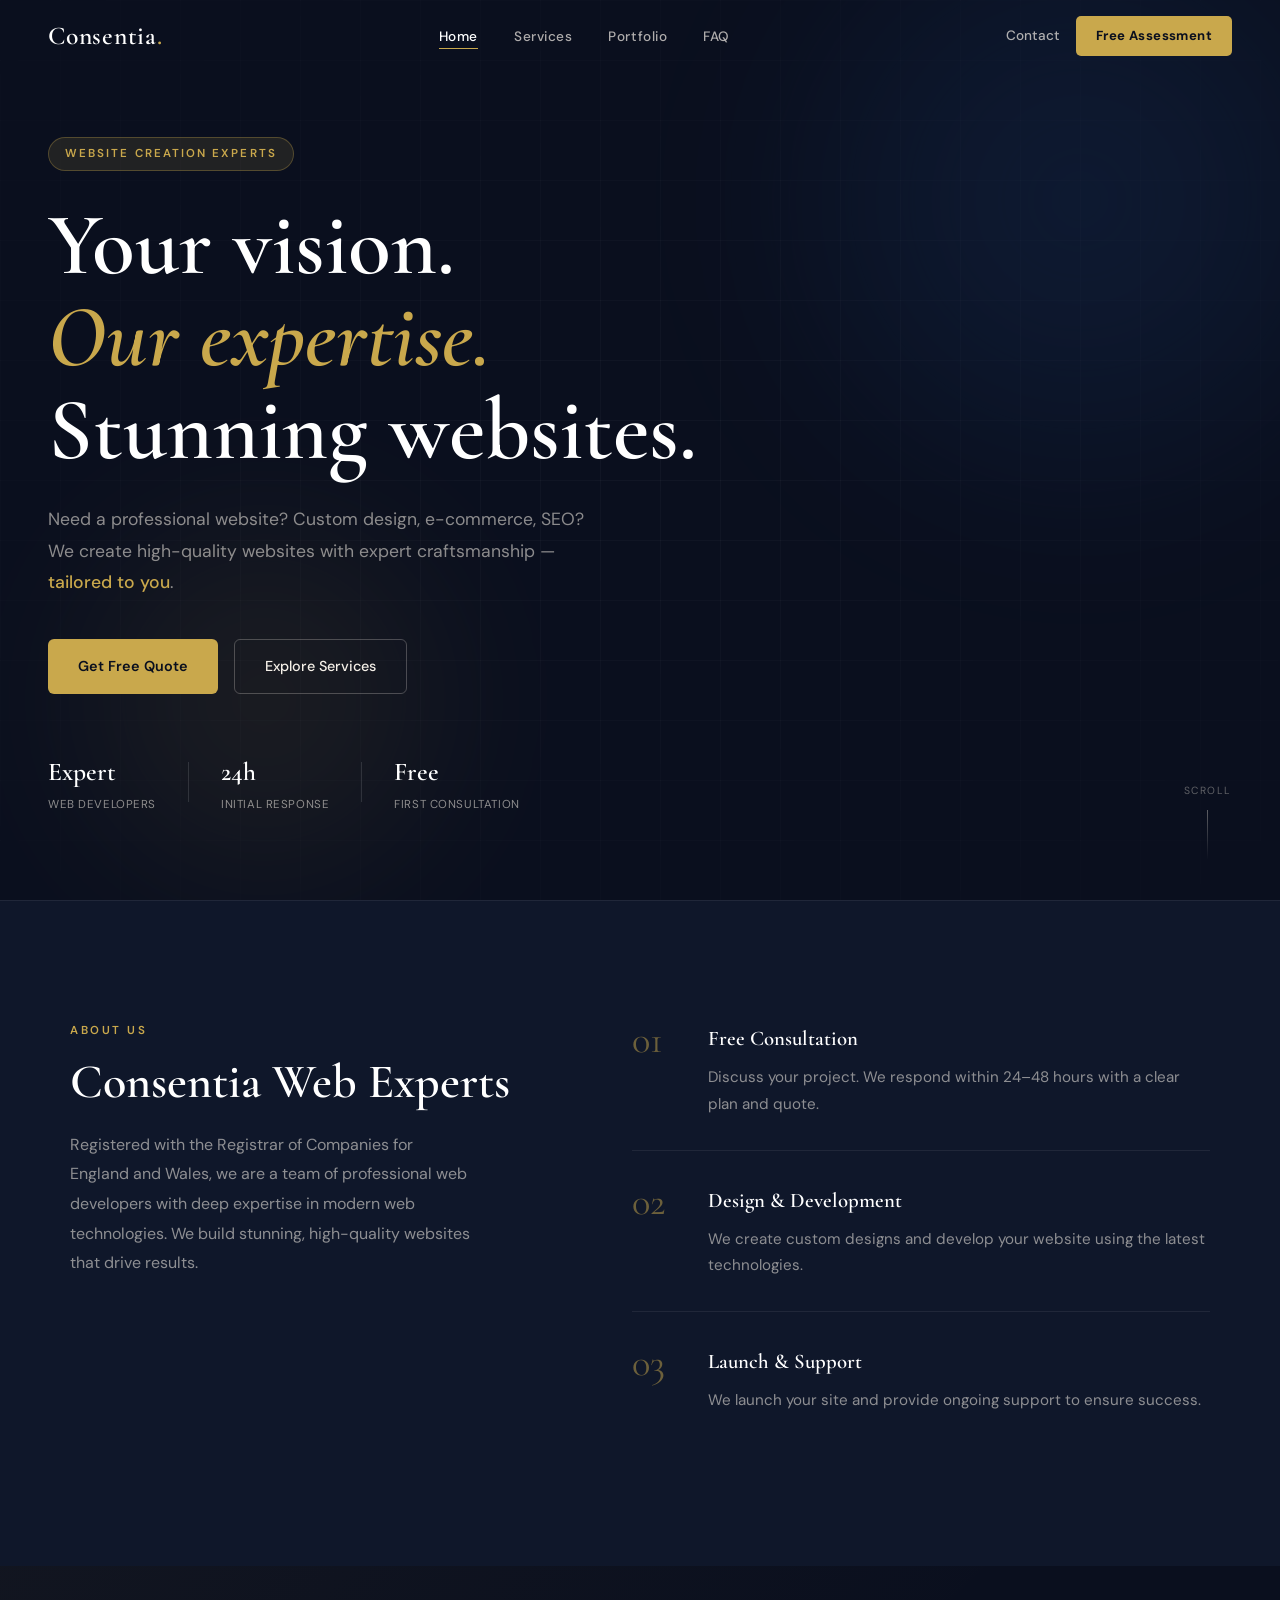
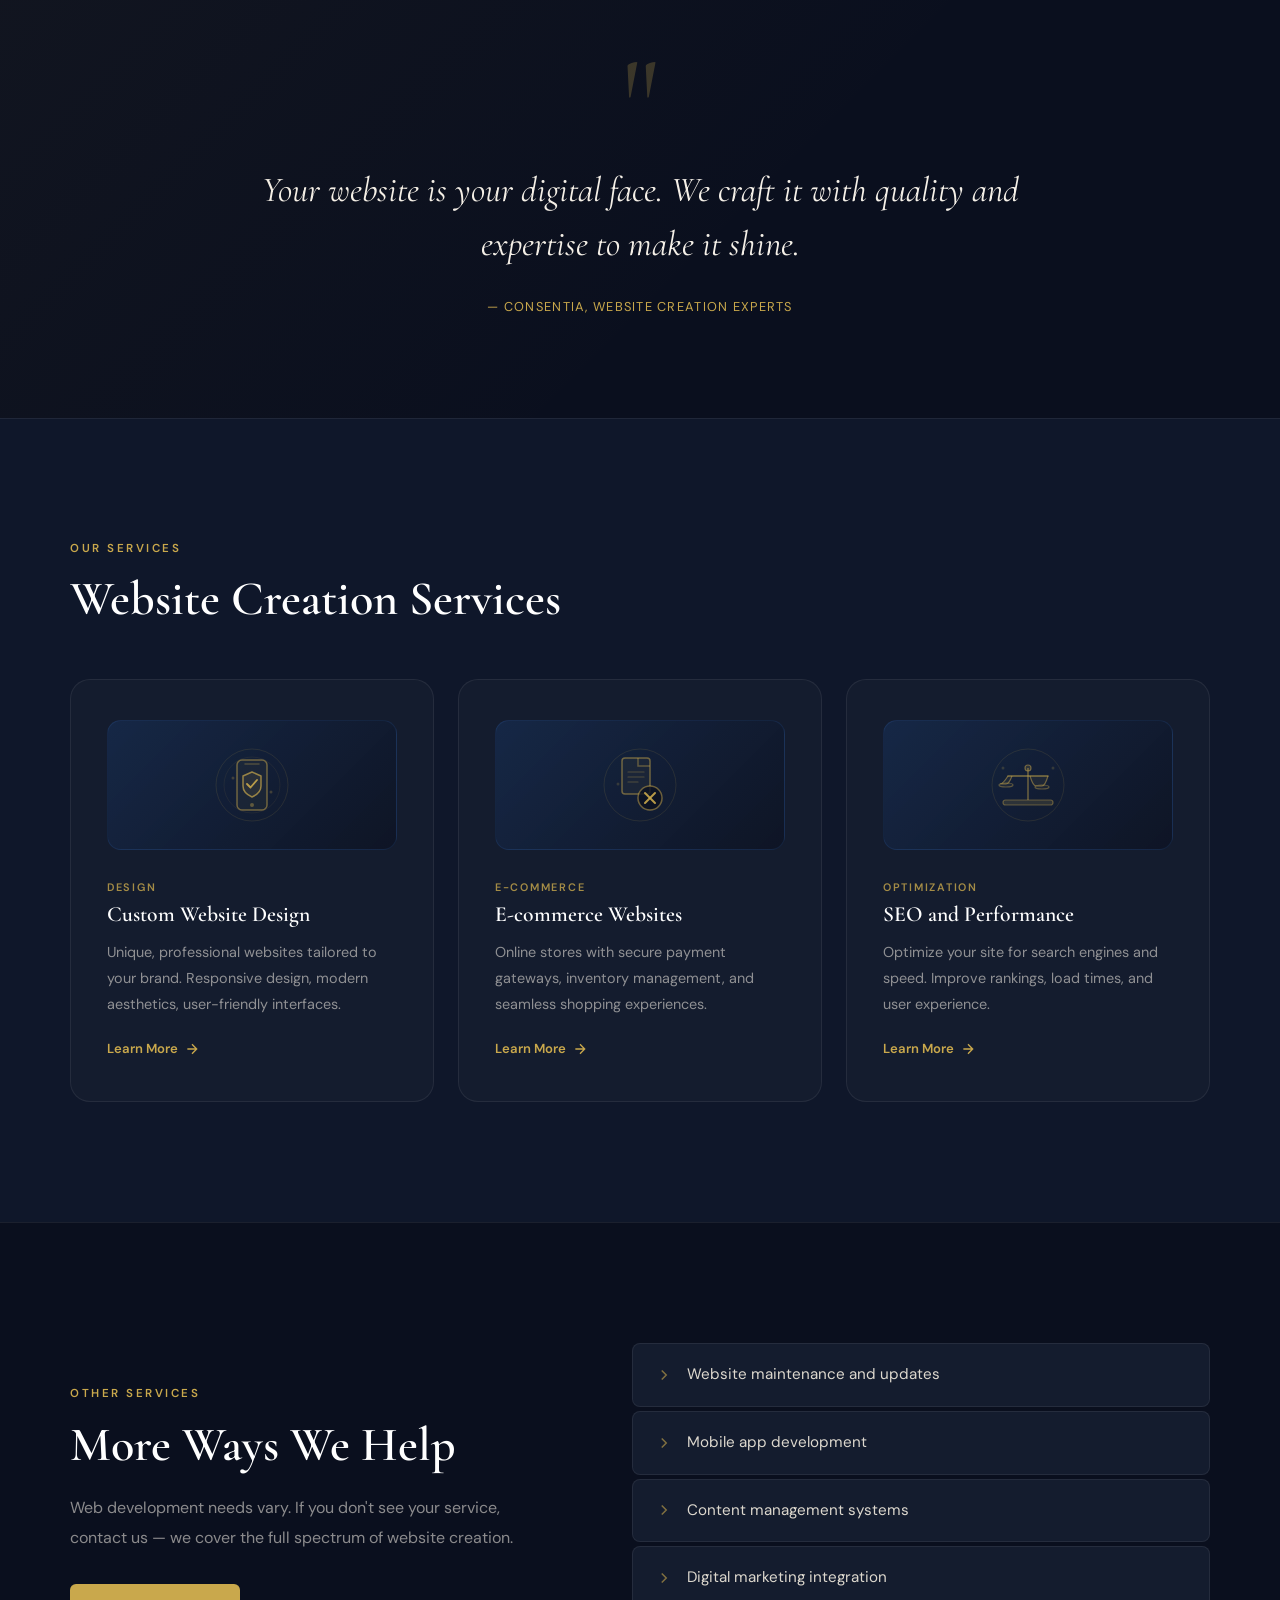
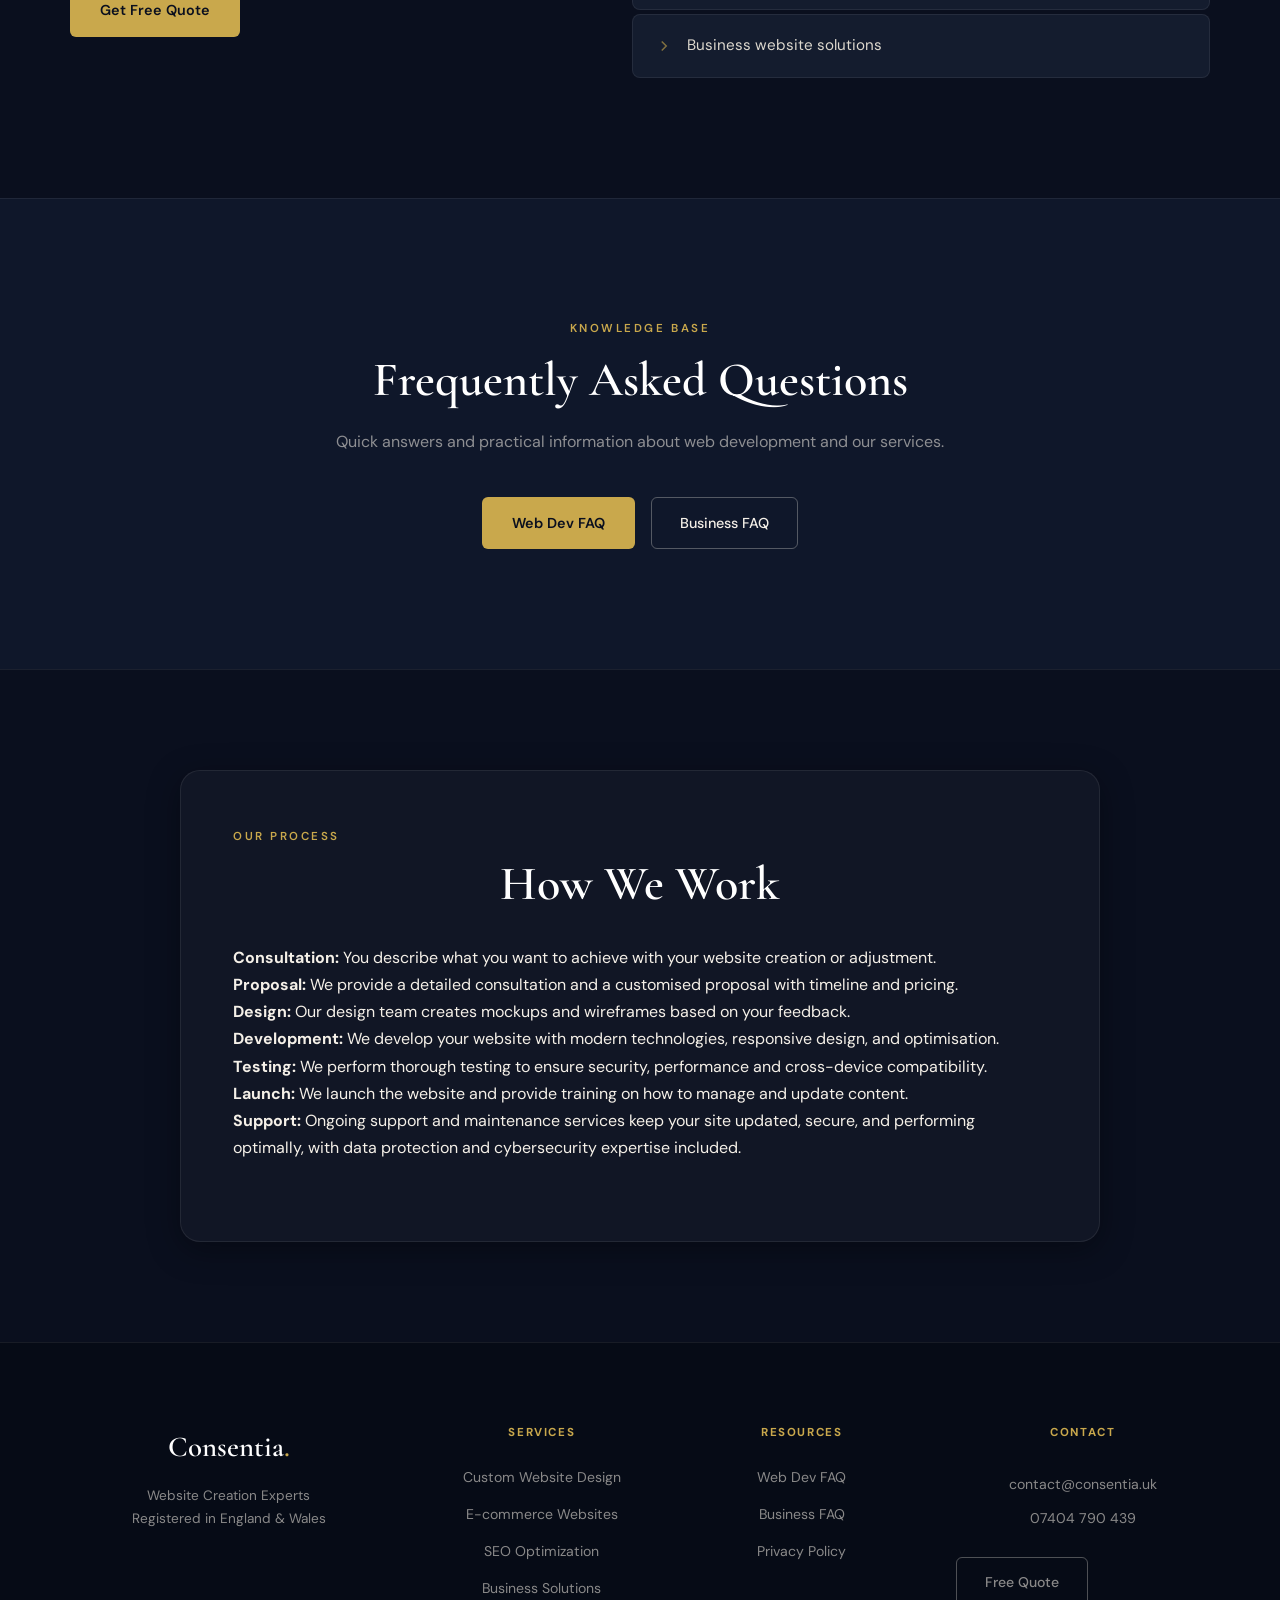
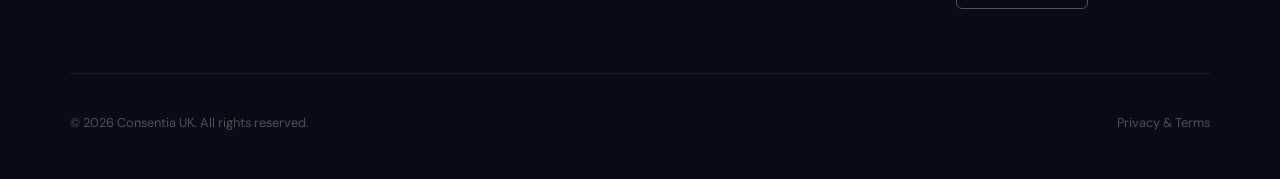
==== commit 099ef51f: "change de theme" ====
--- a/index.html
+++ b/index.html
@@ -3,10 +3,10 @@
 <head>
   <meta charset="UTF-8">
   <meta name="viewport" content="width=device-width, initial-scale=1">
-  <title>UK GDPR Advisory | Recover Hacked Accounts & Remove Data | Consentia</title>
-  <meta name="description" content="UK GDPR consultant helping individuals & businesses. Recover hacked social media, remove personal data, enforce GDPR rights. Free assessment.">
-  <meta name="keywords" content="UK GDPR, GDPR consultant, data protection, hacked account recovery, remove personal data, GDPR advisory, data privacy, identity theft, UK data rights, ICO complaints">
-  <meta name="author" content="Consentia">
+  <title>Website Creation Experts | High-Quality Web Development | Consentia</title>
+  <meta name="description" content="Expert website creation services with quality and expertise in web development. Custom websites, e-commerce, SEO optimization.">
+  <meta name="keywords" content="website creation, web development, custom websites, e-commerce, SEO, web design, experts">
+  <meta name="author" content="Consentia Web Experts">
   <link rel="icon" type="image/png" href="/favicon/favicon-96x96.png" sizes="96x96">
   <link rel="icon" type="image/svg+xml" href="/favicon/favicon.svg">
   <link rel="shortcut icon" href="/favicon/favicon.ico">
@@ -15,26 +15,26 @@
   <meta name="theme-color" content="#0a0f1e">
   <link rel="canonical" href="https://consentia.uk/">
   <meta name="robots" content="index,follow">
-  <meta property="og:title" content="Consentia | Account Recovery & Data Protection">
-  <meta property="og:description" content="Consentia helps people recover hacked accounts and protect personal data with expert privacy and security support.">
+  <meta property="og:title" content="Consentia | Website Creation Experts">
+  <meta property="og:description" content="High-quality website creation with expert web development services.">
   <meta property="og:type" content="website">
   <meta property="og:url" content="https://www.consentia.uk">
   <meta property="og:image" content="https://consentia.uk/images/logo.png">
   <meta name="twitter:card" content="summary_large_image">
-  <meta name="twitter:title" content="Recover hacked accounts & remove stolen data — Consentia">
-  <meta name="twitter:description" content="We help UK residents recover hacked social accounts, remove personal data, and enforce GDPR rights. Free assessment.">
+  <meta name="twitter:title" content="Expert Website Creation — Consentia">
+  <meta name="twitter:description" content="We create high-quality websites with expertise in web development.">
   <script type="application/ld+json">
   {
     "@context": "https://schema.org",
     "@type": "LocalBusiness",
     "@id": "https://consentia.uk",
-    "name": "Consentia - UK GDPR Advisory Services",
-    "description": "Expert UK GDPR consultant providing account recovery, data removal, and GDPR enforcement services for individuals and businesses",
+    "name": "Consentia - Website Creation Experts",
+    "description": "Expert website creation services providing high-quality web development, custom websites, and e-commerce solutions",
     "url": "https://consentia.uk",
     "email": "contact@consentia.uk",
     "telephone": "07404790439",
     "areaServed": "GB",
-    "serviceType": ["GDPR Consultation", "Account Recovery", "Data Privacy", "Data Removal", "ICO Complaints"],
+    "serviceType": ["Web Development", "Website Creation", "E-commerce", "SEO Optimization", "Custom Design"],
     "logo": "https://consentia.uk/images/logo.png",
     "priceRange": "£"
   }
@@ -51,9 +51,9 @@
   </a>
   <ul class="nav-links">
     <li><a href="index.html" class="active">Home</a></li>
-    <li><a href="im-a-company.html">For Companies</a></li>
-    <li><a href="faq-individuals.html">FAQ (Individuals)</a></li>
-    <li><a href="faq-company.html">FAQ (Companies)</a></li>
+    <li><a href="im-a-company.html">Services</a></li>
+    <li><a href="faq-individuals.html">Portfolio</a></li>
+    <li><a href="faq-company.html">FAQ</a></li>
   </ul>
   <div class="nav-right">
     <a href="contact.html" class="nav-contact">Contact</a>
@@ -68,11 +68,11 @@
 <div class="mobile-drawer" id="mobileDrawer">
   <ul>
     <li><a href="index.html">Home</a></li>
-    <li><a href="im-a-company.html">For Companies</a></li>
-    <li><a href="faq-individuals.html">FAQ (Individuals)</a></li>
-    <li><a href="faq-company.html">FAQ (Companies)</a></li>
+    <li><a href="im-a-company.html">Services</a></li>
+    <li><a href="faq-individuals.html">Portfolio</a></li>
+    <li><a href="faq-company.html">FAQ</a></li>
     <li><a href="contact.html">Contact</a></li>
-    <li><a href="contact.html" class="drawer-cta">Free Assessment</a></li>
+    <li><a href="contact.html" class="drawer-cta">Free Quote</a></li>
   </ul>
 </div>
 
@@ -84,23 +84,23 @@
     <div class="hero-orb hero-orb-2"></div>
   </div>
   <div class="hero-content">
-    <div class="hero-badge">UK GDPR Specialists</div>
+    <div class="hero-badge">Website Creation Experts</div>
     <h1 class="hero-title">
-      <span class="hero-title-line">Your data.</span>
-      <span class="hero-title-line hero-title-accent">Your rights.</span>
-      <span class="hero-title-line">Our expertise.</span>
+      <span class="hero-title-line">Your vision.</span>
+      <span class="hero-title-line hero-title-accent">Our expertise.</span>
+      <span class="hero-title-line">Stunning websites.</span>
     </h1>
-    <p class="hero-sub">Hacked account? Private photo stolen? Online identity compromised?<br>We help you recover and protect what's yours — <em>for free</em>.</p>
+    <p class="hero-sub">Need a professional website? Custom design, e-commerce, SEO?<br>We create high-quality websites with expert craftsmanship — <em>tailored to you</em>.</p>
     <div class="hero-actions">
-      <a href="contact.html" class="btn-primary">Get Free Assessment</a>
+      <a href="contact.html" class="btn-primary">Get Free Quote</a>
       <a href="#services" class="btn-ghost">Explore Services</a>
     </div>
     <div class="hero-stats">
-      <div class="stat"><span class="stat-num">GDPR</span><span class="stat-label">Certified Experts</span></div>
+      <div class="stat"><span class="stat-num">Expert</span><span class="stat-label">Web Developers</span></div>
       <div class="stat-divider"></div>
       <div class="stat"><span class="stat-num">24h</span><span class="stat-label">Initial Response</span></div>
       <div class="stat-divider"></div>
-      <div class="stat"><span class="stat-num">Free</span><span class="stat-label">First Assessment</span></div>
+      <div class="stat"><span class="stat-num">Free</span><span class="stat-label">First Consultation</span></div>
     </div>
   </div>
   <div class="hero-scroll-indicator">
@@ -114,30 +114,30 @@
   <div class="about-inner">
     <div class="about-left">
       <div class="section-label">About Us</div>
-      <h2 class="section-title">Consentia Data Protection</h2>
-      <p>Registered with the Registrar of Companies for England and Wales, we are a team of professionals with deep expertise in data protection and cybersecurity. We stand between you and those who misuse your personal data.</p>
+      <h2 class="section-title">Consentia Web Experts</h2>
+      <p>Registered with the Registrar of Companies for England and Wales, we are a team of professional web developers with deep expertise in modern web technologies. We build stunning, high-quality websites that drive results.</p>
     </div>
     <div class="about-right">
       <div class="process-list">
         <div class="process-item">
           <div class="process-num">01</div>
           <div class="process-body">
-            <h3>Free Assessment</h3>
-            <p>Explain your problem. We respond within 24–48 hours with a clear path forward.</p>
+            <h3>Free Consultation</h3>
+            <p>Discuss your project. We respond within 24–48 hours with a clear plan and quote.</p>
           </div>
         </div>
         <div class="process-item">
           <div class="process-num">02</div>
           <div class="process-body">
-            <h3>Consultation</h3>
-            <p>We offer a tailored consultation to fully understand and address your specific situation.</p>
+            <h3>Design & Development</h3>
+            <p>We create custom designs and develop your website using the latest technologies.</p>
           </div>
         </div>
         <div class="process-item">
           <div class="process-num">03</div>
           <div class="process-body">
-            <h3>Action Plan</h3>
-            <p>We develop and implement a bespoke action plan to resolve your issue effectively.</p>
+            <h3>Launch & Support</h3>
+            <p>We launch your site and provide ongoing support to ensure success.</p>
           </div>
         </div>
       </div>
@@ -149,16 +149,16 @@
 <section class="quote-banner">
   <div class="quote-inner">
     <div class="quote-mark">"</div>
-    <blockquote>Your privacy matters to us. Every action we take is about protecting you, your data, and your peace of mind.</blockquote>
-    <div class="quote-source">— Consentia, UK GDPR Advisory</div>
+    <blockquote>Your website is your digital face. We craft it with quality and expertise to make it shine.</blockquote>
+    <div class="quote-source">— Consentia, Website Creation Experts</div>
   </div>
 </section>
 
 <!-- Services -->
 <section class="services-section" id="services">
   <div class="services-inner">
-    <div class="section-label">What We Do</div>
-    <h2 class="section-title">How We Can Help</h2>
+    <div class="section-label">Our Services</div>
+    <h2 class="section-title">Website Creation Services</h2>
 
     <div class="services-grid">
 
@@ -177,9 +177,9 @@
           </svg>
         </div>
         <div class="service-card-body">
-          <div class="service-card-tag">Social Media</div>
-          <h3>Recover Hacked Accounts</h3>
-          <p>Instagram, Facebook, TikTok hacked? Someone impersonating you online? We guide you under UK GDPR to recover and protect your data.</p>
+          <div class="service-card-tag">Design</div>
+          <h3>Custom Website Design</h3>
+          <p>Unique, professional websites tailored to your brand. Responsive design, modern aesthetics, user-friendly interfaces.</p>
           <span class="card-link">Learn More <svg width="16" height="16" viewBox="0 0 24 24" fill="none" stroke="currentColor" stroke-width="2"><path d="M5 12h14M12 5l7 7-7 7"/></svg></span>
         </div>
       </a>
@@ -200,9 +200,9 @@
           </svg>
         </div>
         <div class="service-card-body">
-          <div class="service-card-tag">Right to Erasure</div>
-          <h3>Remove Personal Data Online</h3>
-          <p>Private photos, your address, phone number published without consent? We enforce your Article 17 right to be forgotten.</p>
+          <div class="service-card-tag">E-commerce</div>
+          <h3>E-commerce Websites</h3>
+          <p>Online stores with secure payment gateways, inventory management, and seamless shopping experiences.</p>
           <span class="card-link">Learn More <svg width="16" height="16" viewBox="0 0 24 24" fill="none" stroke="currentColor" stroke-width="2"><path d="M5 12h14M12 5l7 7-7 7"/></svg></span>
         </div>
       </a>
@@ -224,9 +224,9 @@
           </svg>
         </div>
         <div class="service-card-body">
-          <div class="service-card-tag">Enforcement</div>
-          <h3>Company Refusing to Delete</h3>
-          <p>If a company ignores your deletion request, we guide you through formal GDPR escalation with UK authorities including the ICO.</p>
+          <div class="service-card-tag">Optimization</div>
+          <h3>SEO and Performance</h3>
+          <p>Optimize your site for search engines and speed. Improve rankings, load times, and user experience.</p>
           <span class="card-link">Learn More <svg width="16" height="16" viewBox="0 0 24 24" fill="none" stroke="currentColor" stroke-width="2"><path d="M5 12h14M12 5l7 7-7 7"/></svg></span>
         </div>
       </a>
@@ -239,18 +239,18 @@
 <section class="issues-section">
   <div class="issues-inner">
     <div class="issues-left">
-      <div class="section-label">Other Issues</div>
+      <div class="section-label">Other Services</div>
       <h2 class="section-title">More Ways We Help</h2>
-      <p>Data problems come in many forms. If you don't see your issue, reach out — we cover the full spectrum of UK GDPR rights.</p>
-      <a href="contact.html" class="btn-primary">Get Free Assessment</a>
+      <p>Web development needs vary. If you don't see your service, contact us — we cover the full spectrum of website creation.</p>
+      <a href="contact.html" class="btn-primary">Get Free Quote</a>
     </div>
     <div class="issues-right">
       <ul class="issues-list">
-        <li><a href="contact.html"><svg width="18" height="18" viewBox="0 0 24 24" fill="none" stroke="currentColor" stroke-width="2"><path d="M9 18l6-6-6-6"/></svg>Data misuse by apps or websites</a></li>
-        <li><a href="contact.html"><svg width="18" height="18" viewBox="0 0 24 24" fill="none" stroke="currentColor" stroke-width="2"><path d="M9 18l6-6-6-6"/></svg>Identity theft online</a></li>
-        <li><a href="contact.html"><svg width="18" height="18" viewBox="0 0 24 24" fill="none" stroke="currentColor" stroke-width="2"><path d="M9 18l6-6-6-6"/></svg>Unauthorized sharing of photos</a></li>
-        <li><a href="contact.html"><svg width="18" height="18" viewBox="0 0 24 24" fill="none" stroke="currentColor" stroke-width="2"><path d="M9 18l6-6-6-6"/></svg>Marketing emails you didn't consent to</a></li>
-        <li><a href="im-a-company.html"><svg width="18" height="18" viewBox="0 0 24 24" fill="none" stroke="currentColor" stroke-width="2"><path d="M9 18l6-6-6-6"/></svg>Business GDPR compliance</a></li>
+        <li><a href="contact.html"><svg width="18" height="18" viewBox="0 0 24 24" fill="none" stroke="currentColor" stroke-width="2"><path d="M9 18l6-6-6-6"/></svg>Website maintenance and updates</a></li>
+        <li><a href="contact.html"><svg width="18" height="18" viewBox="0 0 24 24" fill="none" stroke="currentColor" stroke-width="2"><path d="M9 18l6-6-6-6"/></svg>Mobile app development</a></li>
+        <li><a href="contact.html"><svg width="18" height="18" viewBox="0 0 24 24" fill="none" stroke="currentColor" stroke-width="2"><path d="M9 18l6-6-6-6"/></svg>Content management systems</a></li>
+        <li><a href="contact.html"><svg width="18" height="18" viewBox="0 0 24 24" fill="none" stroke="currentColor" stroke-width="2"><path d="M9 18l6-6-6-6"/></svg>Digital marketing integration</a></li>
+        <li><a href="im-a-company.html"><svg width="18" height="18" viewBox="0 0 24 24" fill="none" stroke="currentColor" stroke-width="2"><path d="M9 18l6-6-6-6"/></svg>Business website solutions</a></li>
       </ul>
     </div>
   </div>
@@ -261,10 +261,27 @@
   <div class="faq-strip-inner">
     <div class="section-label">Knowledge Base</div>
     <h2 class="section-title">Frequently Asked Questions</h2>
-    <p class="faq-strip-sub">Quick answers and practical steps for individuals and businesses dealing with GDPR issues.</p>
+    <p class="faq-strip-sub">Quick answers and practical information about web development and our services.</p>
     <div class="faq-strip-actions">
-      <a href="faq-individuals.html" class="btn-primary">FAQ for Individuals</a>
-      <a href="faq-company.html" class="btn-outline">FAQ for Companies</a>
+      <a href="faq-individuals.html" class="btn-primary">Web Dev FAQ</a>
+      <a href="faq-company.html" class="btn-outline">Business FAQ</a>
+    </div>
+  </div>
+</section>
+
+<!-- Process Section -->
+<section class="process-section">
+  <div class="process-inner">
+    <div class="section-label">Our Process</div>
+    <h2 class="section-title">How We Work</h2>
+    <div class="process-steps">
+      <div class="process-step"><strong>Consultation:</strong> You describe what you want to achieve with your website creation or adjustment.</div>
+      <div class="process-step"><strong>Proposal:</strong> We provide a detailed consultation and a customised proposal with timeline and pricing.</div>
+      <div class="process-step"><strong>Design:</strong> Our design team creates mockups and wireframes based on your feedback.</div>
+      <div class="process-step"><strong>Development:</strong> We develop your website with modern technologies, responsive design, and optimisation.</div>
+      <div class="process-step"><strong>Testing:</strong> We perform thorough testing to ensure security, performance and cross-device compatibility.</div>
+      <div class="process-step"><strong>Launch:</strong> We launch the website and provide training on how to manage and update content.</div>
+      <div class="process-step"><strong>Support:</strong> Ongoing support and maintenance services keep your site updated, secure, and performing optimally, with data protection and cybersecurity expertise included.</div>
     </div>
   </div>
 </section>
@@ -274,22 +291,22 @@
   <div class="footer-inner">
     <div class="footer-brand">
       <span class="logo-text">Consentia</span>
-      <p>UK GDPR Advisory Services<br>Registered in England &amp; Wales</p>
+      <p>Website Creation Experts<br>Registered in England &amp; Wales</p>
     </div>
     <div class="footer-links">
       <h4>Services</h4>
       <ul>
-        <li><a href="recover-hacked.html">Recover Hacked Account</a></li>
-        <li><a href="remove-data.html">Remove Personal Data</a></li>
-        <li><a href="company-refusing.html">Company Refusing Deletion</a></li>
-        <li><a href="im-a-company.html">For Companies</a></li>
+        <li><a href="recover-hacked.html">Custom Website Design</a></li>
+        <li><a href="remove-data.html">E-commerce Websites</a></li>
+        <li><a href="company-refusing.html">SEO Optimization</a></li>
+        <li><a href="im-a-company.html">Business Solutions</a></li>
       </ul>
     </div>
     <div class="footer-links">
       <h4>Resources</h4>
       <ul>
-        <li><a href="faq-individuals.html">FAQ (Individuals)</a></li>
-        <li><a href="faq-company.html">FAQ (Companies)</a></li>
+        <li><a href="faq-individuals.html">Web Dev FAQ</a></li>
+        <li><a href="faq-company.html">Business FAQ</a></li>
         <li><a href="privacy-policy.html">Privacy Policy</a></li>
       </ul>
     </div>
@@ -297,12 +314,12 @@
       <h4>Contact</h4>
       <a href="mailto:contact@consentia.uk">contact@consentia.uk</a>
       <a href="tel:07404790439">07404 790 439</a>
-      <a href="contact.html" class="btn-outline footer-cta">Free Assessment</a>
+      <a href="contact.html" class="btn-outline footer-cta">Free Quote</a>
     </div>
   </div>
   <div class="footer-bottom">
     <p>&copy; 2026 Consentia UK. All rights reserved.</p>
-    <a href="privacy-policy.html">Privacy &amp; Confidentiality</a>
+    <a href="privacy-policy.html">Privacy &amp; Terms</a>
   </div>
 </footer>
 
--- a/style.css
+++ b/style.css
@@ -543,6 +543,72 @@
 }
 
 /* =====================
+   PROCESS SECTION
+   ===================== */
+.process-section {
+  padding: 100px 48px;
+  background: var(--ink);
+  border-top: 1px solid var(--ink-border);
+}
+.process-inner {
+  max-width: 920px;
+  margin: 0 auto;
+  padding: 56px 52px;
+  background: rgba(255,255,255,0.03);
+  border: 1px solid rgba(255,255,255,0.08);
+  border-radius: var(--radius-lg);
+  box-shadow: var(--shadow-md);
+}
+.process-inner .section-label {
+  margin-bottom: 10px;
+}
+.process-inner .section-title {
+  margin-bottom: 32px;
+  text-align: center;
+}
+.process-steps {
+  list-style: none;
+  padding: 0;
+  margin: 0;
+  display: grid;
+  gap: 16px;
+}
+.process-steps li {
+  display: grid;
+  grid-template-columns: 54px minmax(0, 1fr);
+  gap: 18px;
+  align-items: flex-start;
+  padding: 22px 20px;
+  border-radius: 16px;
+  background: rgba(255,255,255,0.04);
+  border: 1px solid rgba(255,255,255,0.07);
+}
+.process-steps li strong {
+  display: inline-flex;
+  align-items: center;
+  justify-content: center;
+  width: 44px;
+  height: 44px;
+  border-radius: 14px;
+  background: rgba(201,168,76,0.12);
+  color: var(--gold);
+  font-family: var(--font-serif);
+  font-size: 1.05rem;
+  font-weight: 700;
+}
+.process-steps li {
+  color: var(--cream);
+  font-size: 0.98rem;
+  line-height: 1.75;
+}
+.process-steps li::marker {
+  display: none;
+}
+.process-steps li p {
+  margin: 0;
+}
+
+/* =====================
    QUOTE BANNER
    ===================== */
 .quote-banner {
@@ -1220,6 +1286,155 @@
   color: var(--text-muted);
   font-size: 0.95rem;
   line-height: 1.85;
+}
+
+/* ============================================================
+   PRIVACY POLICY — Trust & Confidence Styling
+   ============================================================ */
+
+.policy-header {
+  background: linear-gradient(135deg, #0a0f1e 0%, #0f172a 50%, #141c2e 100%);
+  border-bottom: 2px solid var(--gold);
+  box-shadow: inset 0 1px 0 rgba(201,168,76,0.2);
+}
+
+.policy-header .section-label {
+  font-size: 0.85rem;
+  font-weight: 600;
+  color: var(--gold);
+  letter-spacing: 0.08em;
+  text-transform: uppercase;
+  margin-bottom: 14px;
+  display: inline-block;
+}
+
+.policy-header h1 {
+  color: var(--white);
+  font-size: clamp(1.8rem, 4vw, 2.8rem);
+  font-weight: 600;
+  line-height: 1.15;
+  margin-bottom: 14px;
+}
+
+.policy-header p {
+  color: var(--gold-light);
+  font-size: 1.05rem;
+  letter-spacing: 0.3px;
+  line-height: 1.7;
+}
+
+/* Policy Intro Section with Trust Badge */
+.policy-intro {
+  background: linear-gradient(to right, #0a0f1e, #0f172a);
+  border-left: 4px solid var(--gold);
+  padding: 60px 48px !important;
+}
+
+.trust-badge {
+  display: inline-block;
+  background: rgba(201,168,76,0.15);
+  border: 1px solid var(--gold);
+  color: var(--gold);
+  padding: 8px 16px;
+  border-radius: 24px;
+  font-size: 0.85rem;
+  font-weight: 600;
+  margin-bottom: 18px;
+  letter-spacing: 0.5px;
+}
+
+.policy-intro p {
+  color: var(--cream);
+  font-size: 1rem;
+  line-height: 1.8;
+}
+
+.policy-intro strong {
+  color: var(--gold-light);
+  font-weight: 600;
+}
+
+/* Policy Sections with Icons */
+.policy-section {
+  position: relative;
+  padding: 60px 48px !important;
+  border-left: 3px solid transparent;
+  transition: border-color 0.3s ease;
+}
+
+.policy-section:not(.alt-bg) {
+  border-left-color: var(--blue-pale);
+}
+
+.policy-section.alt-bg {
+  border-left-color: var(--gold);
+}
+
+.policy-section:hover {
+  border-left-color: var(--gold-light);
+}
+
+.policy-icon {
+  font-size: 2.2rem;
+  margin-bottom: 16px;
+  display: inline-block;
+  opacity: 0.95;
+}
+
+.policy-section h2 {
+  color: var(--white);
+  font-size: 1.4rem;
+  font-weight: 600;
+  margin-bottom: 14px;
+  margin-top: 0;
+  line-height: 1.3;
+}
+
+.policy-section p {
+  color: var(--text-muted);
+  line-height: 1.8;
+  margin-bottom: 12px;
+}
+
+.policy-list {
+  list-style: none;
+  padding: 0;
+  margin: 16px 0;
+}
+
+.policy-list li {
+  color: var(--cream-dim);
+  padding: 10px 0 10px 24px;
+  position: relative;
+  line-height: 1.7;
+  font-size: 0.98rem;
+}
+
+.policy-list li::before {
+  content: '→';
+  position: absolute;
+  left: 0;
+  color: var(--gold);
+  font-weight: 600;
+}
+
+.policy-list li strong {
+  color: var(--gold-light);
+  font-weight: 600;
+}
+
+/* Trust Link Styling */
+.trust-link {
+  color: var(--gold-light);
+  font-weight: 600;
+  text-decoration: none;
+  border-bottom: 1px solid var(--gold);
+  transition: all 0.2s ease;
+}
+
+.trust-link:hover {
+  color: var(--white);
+  border-bottom-color: var(--white);
 }
 
 /* =====================
